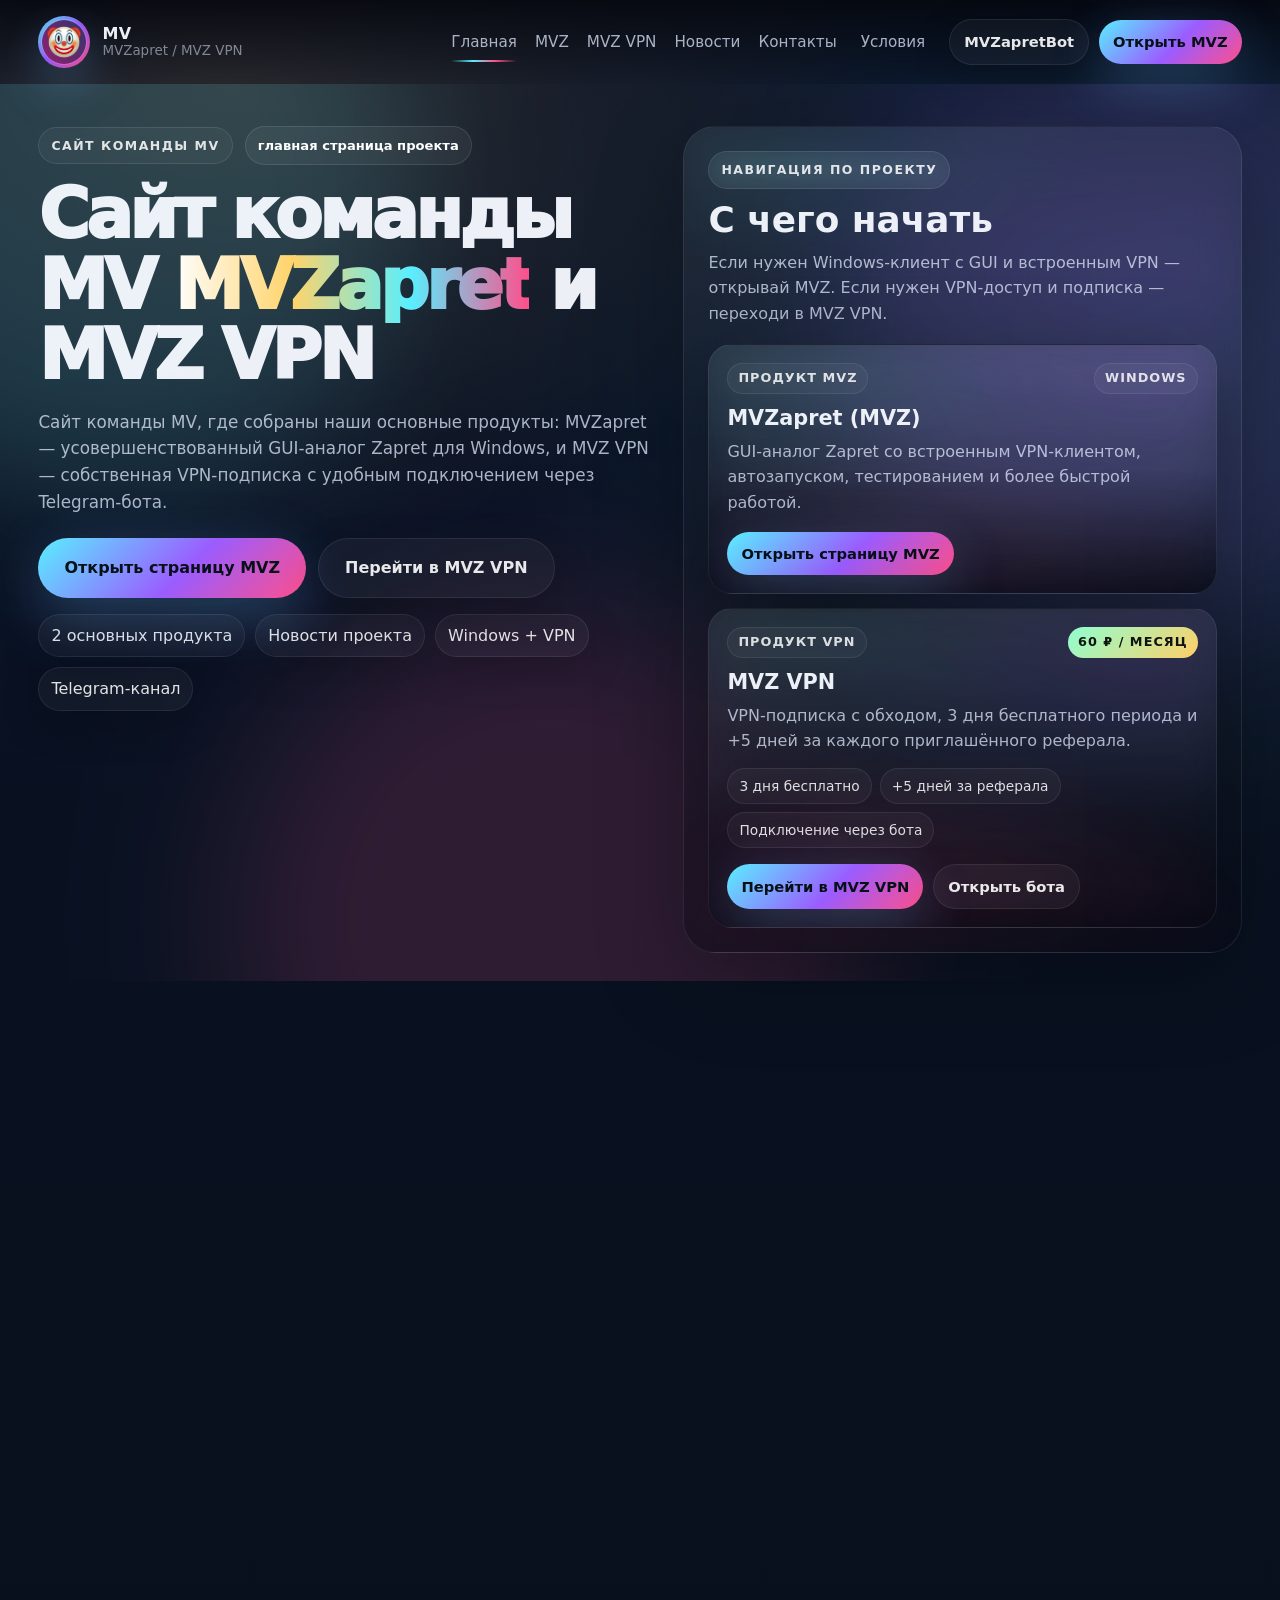
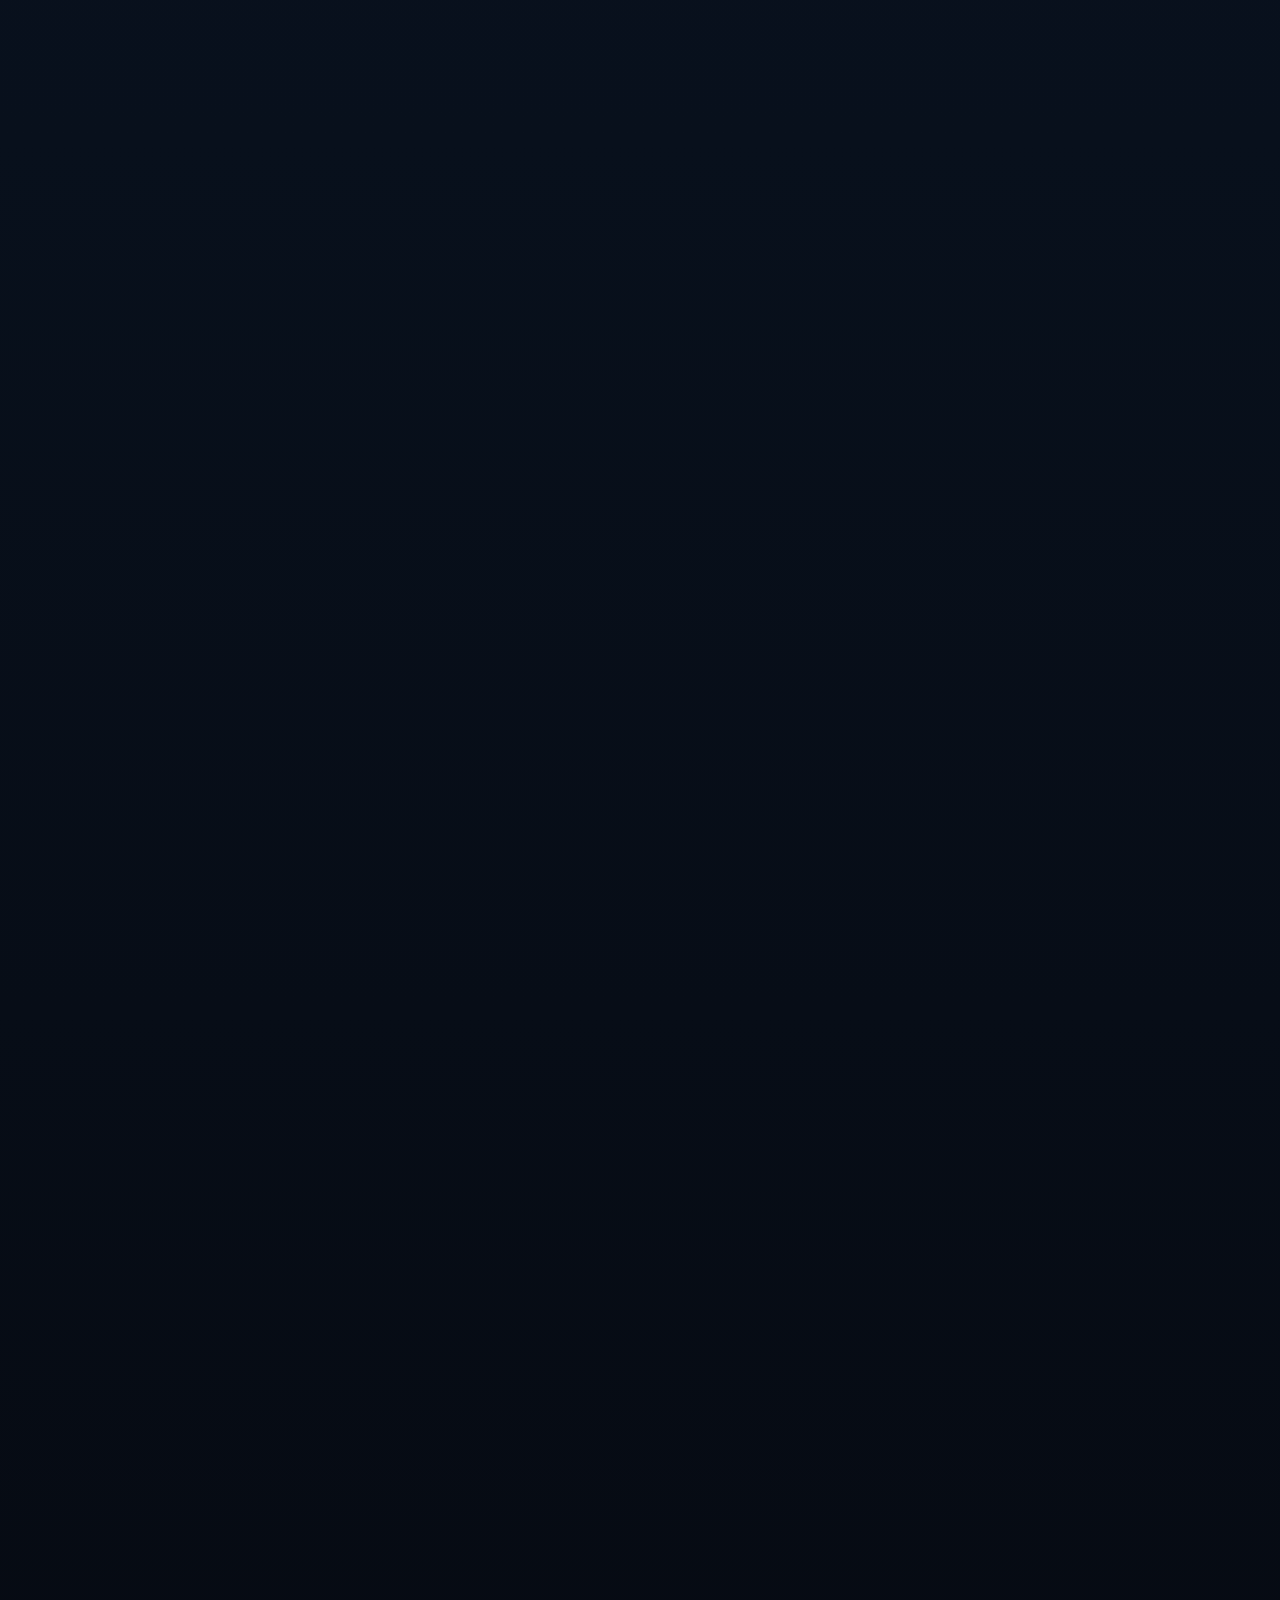
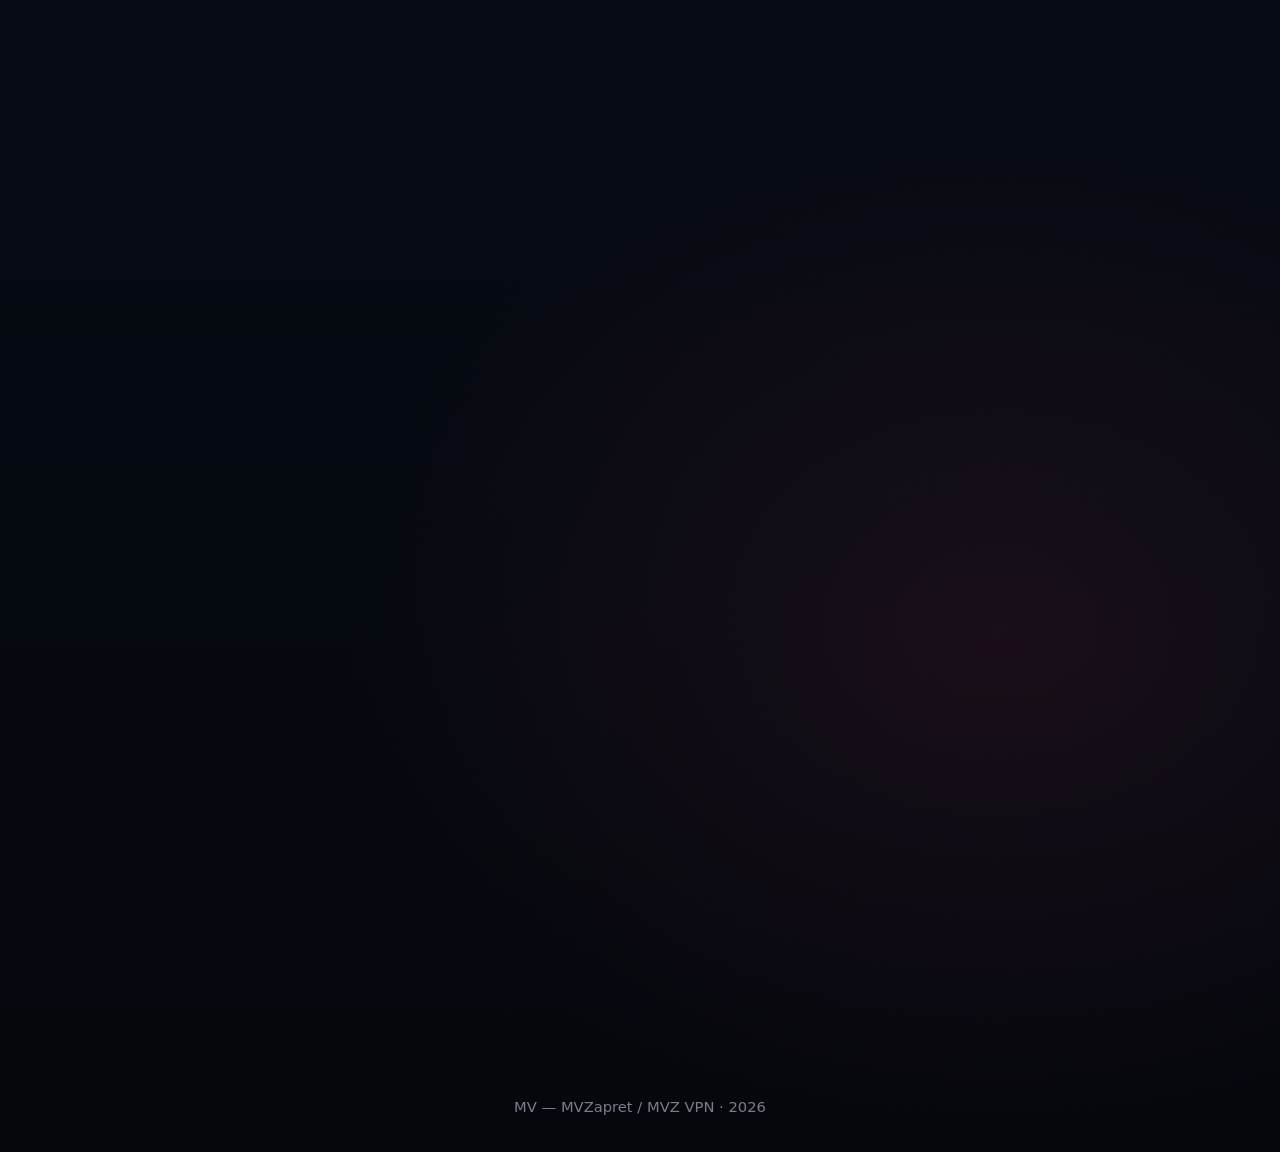
==== index.html @ e3e7a81c "Update index.html" ====
<!DOCTYPE html>
<html lang="ru">
<head>
  <meta charset="UTF-8" />
  <meta name="viewport" content="width=device-width, initial-scale=1.0" />
  <title>Сайт команды MV</title>
  <meta
    name="description"
    content="Сайт команды MV: MVZapret для Windows и MVZ VPN с подключением через Telegram-бота."
  />
  <meta name="theme-color" content="#05070d" />
  <link rel="icon" type="image/jpeg" href="assets/logo-mvz.jpg" />
  <link rel="shortcut icon" type="image/jpeg" href="assets/logo-mvz.jpg" />
  <link rel="apple-touch-icon" href="assets/logo-mvz.jpg" />
  <link rel="preconnect" href="https://telegram.org" crossorigin />
  <link rel="stylesheet" href="styles.css" />
</head>
<body class="page-home">
  <a class="skip-link" href="#main">К содержимому</a>

  <div class="site-bg" aria-hidden="true">
    <div class="bg-aurora aurora-a"></div>
    <div class="bg-aurora aurora-b"></div>
    <div class="bg-aurora aurora-c"></div>
    <div class="bg-grid"></div>
    <div class="bg-noise"></div>
    <div class="bg-vignette"></div>
  </div>

  <header class="nav-outer">
    <div class="container nav-shell">
      <a class="brand" href="index.html" aria-label="Сайт команды MV">
        <span class="brand-mark">
          <img src="assets/logo-mvz.jpg" alt="Логотип MV" loading="eager" />
        </span>
        <span class="brand-copy">
          <span class="brand-title">MV</span>
          <span class="brand-sub">MVZapret / MVZ VPN</span>
        </span>
      </a>

      <nav class="nav-menu" aria-label="Основная навигация">
        <a href="index.html" data-page="index.html">Главная</a>
        <a href="mvz.html" data-page="mvz.html">MVZ</a>
        <a href="vpn.html" data-page="vpn.html">MVZ VPN</a>
        <a href="#news">Новости</a>
        <a href="#contact">Контакты</a>
        <button class="nav-disclaimer" type="button" data-modal-open="mvz-disclaimer">Условия</button>
      </nav>

      <div class="nav-actions">
        <a class="btn ghost small" href="https://t.me/MVZapretBot" target="_blank" rel="noopener noreferrer">
          MVZapretBot
        </a>
        <a class="btn primary small" href="mvz.html">Открыть MVZ</a>
        <button
          class="nav-burger"
          type="button"
          aria-label="Открыть меню"
          aria-controls="nav-drawer"
          aria-expanded="false"
          data-drawer-open
        >
          <span class="nav-burger-lines" aria-hidden="true"></span>
        </button>
      </div>
    </div>
  </header>

  <div class="drawer" id="nav-drawer" aria-hidden="true">
    <div class="drawer-overlay" data-drawer-close></div>
    <div class="drawer-panel" role="dialog" aria-modal="true" aria-label="Меню сайта">
      <div class="drawer-head">
        <div class="drawer-brand">
          <div class="drawer-title">Сайт команды MV</div>
          <div class="drawer-sub">MVZapret / MVZ VPN / Новости проекта</div>
        </div>
        <button class="drawer-close" type="button" aria-label="Закрыть меню" data-drawer-close>✕</button>
      </div>

      <div class="drawer-body">
        <a class="drawer-link" href="index.html" data-page="index.html" data-drawer-close>Главная</a>
        <a class="drawer-link" href="mvz.html" data-page="mvz.html" data-drawer-close>MVZ</a>
        <a class="drawer-link" href="vpn.html" data-page="vpn.html" data-drawer-close>MVZ VPN</a>
        <a class="drawer-link" href="#news" data-drawer-close>Новости</a>
        <a class="drawer-link" href="#contact" data-drawer-close>Контакты</a>

        <div class="drawer-meta">
          <div class="drawer-meta-row">
            <span class="drawer-meta-k">Проект</span>
            <b class="drawer-meta-v">Команда MV</b>
          </div>
          <div class="drawer-meta-row">
            <span class="drawer-meta-k">Продукты</span>
            <b class="drawer-meta-v">MVZ / MVZ VPN</b>
          </div>
          <div class="drawer-meta-row">
            <span class="drawer-meta-k">Новости</span>
            <b class="drawer-meta-v">@motyait2</b>
          </div>
        </div>

        <div class="drawer-buttons">
          <a class="btn primary" href="mvz.html" data-drawer-close>Открыть страницу MVZ</a>
          <a class="btn ghost" href="vpn.html" data-drawer-close>Перейти в MVZ VPN</a>
          <button class="btn ghost" type="button" data-modal-open="mvz-disclaimer" data-drawer-close>
            Условия использования
          </button>
        </div>
      </div>
    </div>
  </div>

  <main id="main">
    <section class="hero hub-hero">
      <div class="hero-blobs" aria-hidden="true">
        <div class="blob blob-a"></div>
        <div class="blob blob-b"></div>
        <div class="blob blob-c"></div>
      </div>

      <div class="container hub-grid reveal">
        <div class="hero-copy">
          <div class="hero-topline">
            <span class="eyebrow">сайт команды MV</span>
            <span class="hero-badge">главная страница проекта</span>
          </div>

          <h1 class="hero-title">
            Сайт команды MV
            <span>MVZapret</span>
            и MVZ VPN
          </h1>

          <p class="hero-text">
            Сайт команды MV, где собраны наши основные продукты: MVZapret — усовершенствованный GUI-аналог
            Zapret для Windows, и MVZ VPN — собственная VPN-подписка с удобным подключением через
            Telegram-бота.
          </p>

          <div class="hero-actions">
            <a class="btn primary big" href="mvz.html">Открыть страницу MVZ</a>
            <a class="btn ghost big" href="vpn.html">Перейти в MVZ VPN</a>
          </div>

          <div class="hero-trust" aria-label="Быстрая информация">
            <span class="trust-chip">2 основных продукта</span>
            <span class="trust-chip">Новости проекта</span>
            <span class="trust-chip">Windows + VPN</span>
            <a class="trust-chip action" href="https://t.me/motyait2" target="_blank" rel="noopener noreferrer">
              Telegram-канал
            </a>
          </div>
        </div>

        <div class="hub-panel">
          <div class="hub-panel-head">
            <span class="screen-kicker">навигация по проекту</span>
            <h2>С чего начать</h2>
            <p>
              Если нужен Windows-клиент с GUI и встроенным VPN — открывай MVZ. Если нужен VPN-доступ и
              подписка — переходи в MVZ VPN.
            </p>
          </div>

          <div class="hub-products">
            <article class="product-entry product-entry-main">
              <div class="product-topline">
                <span class="product-label">продукт MVZ</span>
                <span class="product-pill">Windows</span>
              </div>
              <h3>MVZapret (MVZ)</h3>
              <p>GUI-аналог Zapret со встроенным VPN-клиентом, автозапуском, тестированием и более быстрой работой.</p>
              <div class="product-actions">
                <a class="btn primary small" href="mvz.html">Открыть страницу MVZ</a>
              </div>
            </article>

            <article class="product-entry product-entry-accent">
              <div class="product-topline">
                <span class="product-label">продукт VPN</span>
                <span class="product-pill price">60 ₽ / месяц</span>
              </div>
              <h3>MVZ VPN</h3>
              <p>
                VPN-подписка с обходом, 3 дня бесплатного периода и +5 дней за каждого приглашённого
                реферала.
              </p>
              <div class="product-inline-list">
                <span>3 дня бесплатно</span>
                <span>+5 дней за реферала</span>
                <span>Подключение через бота</span>
              </div>
              <div class="product-actions">
                <a class="btn primary small" href="vpn.html">Перейти в MVZ VPN</a>
                <a
                  class="btn ghost small"
                  href="https://t.me/MVZapretBot"
                  target="_blank"
                  rel="noopener noreferrer"
                >
                  Открыть бота
                </a>
              </div>
            </article>
          </div>
        </div>
      </div>
    </section>


    <section class="section playoff-section" aria-label="Путь Ак Барса в плей-офф">
      <div class="container">
        <div class="playoff-promo reveal">
          <div class="playoff-copy">
            <div class="section-label">спецблок плей-офф</div>
            <h2 class="section-title small">Путь Ак Барса в плей-офф</h2>
            <p class="section-subtitle playoff-subtitle">
              Каждая победа добавляет новую шайбу на стенд. Шаг за шагом — к главной цели сезона.
            </p>
            <div class="playoff-meta">
              <div class="playoff-stat">
                <span class="playoff-stat-k">Сейчас на стенде</span>
                <span class="playoff-stat-v"><span data-playoff-current>0</span> / 16</span>
              </div>
              <div class="playoff-stat">
                <span class="playoff-stat-k">Осталось заполнить</span>
                <span class="playoff-stat-v"><span data-playoff-left>16</span></span>
              </div>
            </div>
            <div class="playoff-note">Бонус код в MVZapret на тему "AKBARS"</div>
          </div>

          <div class="playoff-board-wrap">
            <div class="playoff-board" data-wins="12" data-total="16">
              <div class="playoff-board-head">
                <img class="playoff-team-logo" src="assets/akb_logo.png" alt="Логотип Ак Барса" loading="lazy" />
                <div class="playoff-board-brand">Ак Барс · ИДЕМ ЗА КУБКОМ</div>
              </div>

              <div class="playoff-board-core">
                <div class="playoff-column playoff-column-left" data-playoff-left-grid></div>

                <div class="playoff-centerpiece" aria-hidden="true">
                  <img class="playoff-cup" src="assets/cup.png" alt="" loading="lazy" />
                </div>

                <div class="playoff-column playoff-column-right" data-playoff-right-grid></div>
                <div class="playoff-mobile-grid" data-playoff-mobile-grid></div>
              </div>
            </div>
          </div>
        </div>
      </div>
    </section>

    <section class="section section-tight">
      <div class="container">
        <div class="launch-strip reveal">
          <div class="launch-copy">
            <div class="section-label">команда MV</div>
            <h2 class="section-title small">Один проект, два понятных направления</h2>
          </div>
          <div class="launch-tags">
            <span>MVZapret для Windows</span>
            <span>MVZ VPN подписка</span>
            <span>Новости в Telegram</span>
            <span>Поддержка через бота</span>
          </div>
        </div>
      </div>
    </section>

    <section class="section" id="products">
      <div class="container">
        <div class="section-head reveal">
          <div class="section-label">продукты</div>
          <h2 class="section-title">Что есть на сайте</h2>
          <p class="section-subtitle">
            Главная страница теперь ведёт по понятным направлениям: отдельно MVZapret, отдельно MVZ VPN,
            чтобы не смешивать Windows-продукт, подписку, новости и Telegram в одну длинную ленту.
          </p>
        </div>

        <div class="product-showcase reveal">
          <article class="showcase-card showcase-card-mvz">
            <div class="showcase-copy">
              <span class="screen-kicker">MVZapret</span>
              <h3>MVZ для Windows</h3>
              <p>
                Отдельная страница для тех, кто хочет скачать MVZ на ПК, посмотреть скрины, преимущества,
                testing и актуальный релиз.
              </p>
              <ul class="list">
                <li>Усовершенствованный GUI-аналог Zapret.</li>
                <li>Встроенный VPN-клиент прямо в приложении.</li>
                <li>Отдельная продуктовая страница с релизной частью.</li>
              </ul>
              <div class="hero-actions compact">
                <a class="btn primary" href="mvz.html">Открыть страницу MVZ</a>
              </div>
            </div>

            <div class="frame showcase-frame">
              <img
                src="assets/mvz-screen-home.jpg"
                alt="Главный экран MVZapret"
                loading="lazy"
              />
            </div>
          </article>

          <article class="showcase-card showcase-card-vpn">
            <div class="showcase-copy">
              <span class="screen-kicker">MVZ VPN</span>
              <h3>Подписка и подключение</h3>
              <p>
                Отдельная страница со стоимостью, условиями, вариантами подключения и заготовкой под будущую
                оплату на сайте.
              </p>
              <ul class="list">
                <li>60 рублей в месяц.</li>
                <li>3 дня бесплатного периода.</li>
                <li>+5 дней за каждого реферала.</li>
              </ul>
              <div class="hero-actions compact">
                <a class="btn primary" href="vpn.html">Перейти в MVZ VPN</a>
                <a
                  class="btn ghost"
                  href="https://t.me/MVZapretBot"
                  target="_blank"
                  rel="noopener noreferrer"
                >
                  Открыть бота
                </a>
              </div>
            </div>

            <div class="frame showcase-frame">
              <img
                src="assets/mvz-screen-vpn.jpg"
                alt="VPN-раздел MVZ"
                loading="lazy"
              />
            </div>
          </article>
        </div>
      </div>
    </section>

    <section class="section" id="about">
      <div class="container">
        <div class="section-head reveal">
          <div class="section-label">о проекте</div>
          <h2 class="section-title">Как ориентироваться по сайту</h2>
          <p class="section-subtitle">
            Главная страница нужна как точка входа: быстро понять, что есть в проекте, куда переходить и где
            смотреть новости без лишней путаницы.
          </p>
        </div>

        <div class="feature-grid feature-grid-wide reveal">
          <article class="feature">
            <div class="feature-ico" aria-hidden="true"><span class="ico"></span></div>
            <div class="feature-t">Понятная главная</div>
            <div class="feature-d">
              Главная страница показывает самое важное: продукты, новости проекта и основные переходы.
            </div>
          </article>

          <article class="feature">
            <div class="feature-ico" aria-hidden="true"><span class="ico alt"></span></div>
            <div class="feature-t">Разделение по смыслу</div>
            <div class="feature-d">
              MVZ Windows-продукт, а MVZ VPN — за подписку, подключение и работу через бота.
            </div>
          </article>

          <article class="feature">
            <div class="feature-ico" aria-hidden="true"><span class="ico pink"></span></div>
            <div class="feature-t">Живые новости</div>
            <div class="feature-d">
              На главной сразу видны актуальные посты из Telegram-канала без смены юзов и сломанных ссылок.
            </div>
          </article>
        </div>
      </div>
    </section>

    <section class="section" id="news">
      <div class="container">
        <div class="section-head reveal">
          <div class="section-label">новости проекта</div>
          <h2 class="section-title">Telegram-канал</h2>
          <p class="section-subtitle">
            Здесь можно быстро посмотреть последние публикации проекта, а дальше перейти в канал за всеми
            обновлениями.
          </p>
        </div>

        <div class="tg-grid reveal">
          <div class="tg-card tg-skeleton">
            <script
              async
              src="https://telegram.org/js/telegram-widget.js?22"
              data-telegram-post="motyait2/87"
              data-width="100%"
              data-userpic="true"
            ></script>
          </div>

          <div class="tg-card tg-skeleton">
            <script
              async
              src="https://telegram.org/js/telegram-widget.js?22"
              data-telegram-post="motyait2/88"
              data-width="100%"
              data-userpic="true"
            ></script>
          </div>
        </div>

        <div class="tg-more reveal">
          <a class="btn ghost" href="https://t.me/motyait2" target="_blank" rel="noopener noreferrer">
            Открыть Telegram-канал
          </a>
        </div>
      </div>
    </section>

    <section class="section" id="contact">
      <div class="container">
        <div class="section-head reveal">
          <div class="section-label">контакты</div>
          <h2 class="section-title">Куда писать</h2>
          <p class="section-subtitle">
            Основные точки связи оставлены простыми: бот для VPN и доступа, канал для новостей, GitHub для
            релизов и почта для прямой связи.
          </p>
        </div>

        <div class="contacts-grid reveal">
          <article class="contact-card">
            <h3>MVZapretBot</h3>
            <p>Основной вход для MVZ VPN, подписки, выдачи доступа и части поддержки.</p>
            <a href="https://t.me/MVZapretBot" target="_blank" rel="noopener noreferrer">@MVZapretBot</a>
          </article>

          <article class="contact-card">
            <h3>Telegram-канал</h3>
            <p>Новости проекта, публикации и обновления по сайту и продуктам.</p>
            <a href="https://t.me/motyait2" target="_blank" rel="noopener noreferrer">@motyait2</a>
          </article>

          <article class="contact-card">
            <h3>GitHub</h3>
            <p>Релизы, changelog MVZ.</p>
            <a href="https://github.com/MVComplex" target="_blank" rel="noopener noreferrer">github.com/MVComplex</a>
          </article>

          <article class="contact-card">
            <h3>Email</h3>
            <p>Если нужен прямой контакт по вопросам проекта и доступа.</p>
            <a href="mailto:MVComplexsite@gmail.com">MVComplexsite@gmail.com</a>
          </article>
        </div>

        <div class="contact-actions reveal">
          <a class="btn primary" href="mvz.html">Перейти к MVZapret</a>
          <a class="btn ghost" href="vpn.html">Перейти к MVZ VPN</a>
          <button class="btn ghost" type="button" data-modal-open="mvz-disclaimer">Условия использования</button>
        </div>
      </div>
    </section>
  </main>

  <footer class="footer">
    <div class="footer-inner container">
      <span>MV — MVZapret / MVZ VPN · 2026</span>
    </div>
  </footer>

  <div class="modal" id="mvz-disclaimer" aria-hidden="true">
    <div class="modal-overlay" data-modal-close></div>
    <div class="modal-card" role="dialog" aria-modal="true" aria-labelledby="mvz-disclaimer-title">
      <button class="modal-close" type="button" data-modal-close aria-label="Закрыть">✕</button>
      <h3 class="modal-title" id="mvz-disclaimer-title">Условия использования</h3>
      <p class="modal-sub">
        Перед использованием MVZapret и MVZ VPN рекомендуем ознакомиться с базовыми условиями и
        ограничениями.
      </p>

      <ol class="modal-list">
        <li>
          <b>Использование сервиса.</b><br />
          Пользователь самостоятельно оценивает, допустимо ли использование сервиса и программного
          обеспечения в своей стране, сети, у провайдера и на своём оборудовании.
        </li>
        <li>
          <b>Зона ответственности.</b><br />
          Команда MV не несёт ответственности за блокировки, ограничения, нестабильность соединения,
          особенности работы операторов, провайдеров, DNS, сторонних клиентов и устройств пользователя.
        </li>
        <li>
          <b>Техническая часть.</b><br />
          Доступность отдельных функций может меняться без предварительного уведомления в зависимости от
          обновлений, внешних ограничений и изменений в инфраструктуре.
        </li>
        <li>
          <b>Подписка и доступ.</b><br />
          Для MVZ VPN действующие условия подключения, пробного периода, оплаты и выдачи доступа
          определяются на момент оформления и могут уточняться через бота или поддержку.
        </li>
        <li>
          <b>Формат предоставления.</b><br />
          Сервисы и материалы проекта предоставляются по модели “как есть”, без гарантий абсолютной
          бесперебойности или совместимости со всеми сценариями использования.
        </li>
      </ol>

      <div class="modal-actions">
        <button class="btn primary small" type="button" data-accept-disclaimer>Принять</button>
        <button class="btn ghost small" type="button" data-modal-close>Закрыть</button>
      </div>
    </div>
  </div>

  <script>
    const q = (sel, root = document) => root.querySelector(sel);
    const qa = (sel, root = document) => Array.from(root.querySelectorAll(sel));

    (() => {
      const items = qa(".reveal");
      if (!items.length) return;

      const io = new IntersectionObserver(
        (entries) => {
          entries.forEach((entry) => {
            if (!entry.isIntersecting) return;
            entry.target.classList.add("is-visible");
            io.unobserve(entry.target);
          });
        },
        { threshold: 0.12 }
      );

      items.forEach((item) => io.observe(item));
    })();

    (() => {
      const header = q(".nav-outer");
      if (!header) return;

      const onScroll = () => header.classList.toggle("is-scrolled", window.scrollY > 10);
      onScroll();
      window.addEventListener("scroll", onScroll, { passive: true });
    })();

    (() => {
      const page = (location.pathname.split("/").pop() || "index.html").toLowerCase();
      qa("[data-page]").forEach((link) => {
        const target = (link.getAttribute("data-page") || "").toLowerCase();
        if (target === page) {
          link.classList.add("is-active");
        }
      });
    })();

    (() => {
      const drawer = q("#nav-drawer");
      const openBtn = q("[data-drawer-open]");
      if (!drawer || !openBtn) return;

      const body = document.body;

      const closeDrawer = () => {
        drawer.classList.remove("is-open");
        drawer.setAttribute("aria-hidden", "true");
        openBtn.setAttribute("aria-expanded", "false");
        body.classList.remove("drawer-open");
      };

      const openDrawer = () => {
        drawer.classList.add("is-open");
        drawer.setAttribute("aria-hidden", "false");
        openBtn.setAttribute("aria-expanded", "true");
        body.classList.add("drawer-open");
        const first = q("a, button", drawer);
        if (first) first.focus();
      };

      openBtn.addEventListener("click", () => {
        const expanded = openBtn.getAttribute("aria-expanded") === "true";
        if (expanded) closeDrawer();
        else openDrawer();
      });

      drawer.addEventListener("click", (e) => {
        if (e.target.closest("[data-drawer-close]")) closeDrawer();
      });

      document.addEventListener("keydown", (e) => {
        if (e.key === "Escape") closeDrawer();
      });
    })();

    (() => {
      const body = document.body;
      let lastActive = null;

      const getFocusable = (root) =>
        qa('a[href], button:not([disabled]), textarea, input, select, [tabindex]:not([tabindex="-1"])', root);

      const closeModal = (modal) => {
        if (!modal) return;
        modal.classList.remove("is-open");
        modal.setAttribute("aria-hidden", "true");
        body.classList.remove("modal-open");
        if (modal._onKey) {
          document.removeEventListener("keydown", modal._onKey);
          modal._onKey = null;
        }
        if (lastActive && typeof lastActive.focus === "function") lastActive.focus();
        lastActive = null;
      };

      const openModal = (id) => {
        const modal = document.getElementById(id);
        if (!modal) return;

        qa(".modal.is-open").forEach((item) => closeModal(item));

        lastActive = document.activeElement;
        modal.classList.add("is-open");
        modal.setAttribute("aria-hidden", "false");
        body.classList.add("modal-open");

        const focusables = getFocusable(modal);
        if (focusables[0]) focusables[0].focus();

        const onKey = (e) => {
          if (e.key === "Escape") {
            closeModal(modal);
            return;
          }

          if (e.key !== "Tab") return;

          const list = getFocusable(modal);
          if (!list.length) return;

          const first = list[0];
          const last = list[list.length - 1];

          if (e.shiftKey && document.activeElement === first) {
            e.preventDefault();
            last.focus();
          } else if (!e.shiftKey && document.activeElement === last) {
            e.preventDefault();
            first.focus();
          }
        };

        modal._onKey = onKey;
        document.addEventListener("keydown", onKey);
      };

      document.addEventListener("click", (e) => {
        const opener = e.target.closest("[data-modal-open]");
        if (opener) {
          e.preventDefault();
          openModal(opener.getAttribute("data-modal-open"));
          return;
        }

        const closer = e.target.closest("[data-modal-close]");
        if (closer) {
          const modal = closer.closest(".modal");
          closeModal(modal);
          return;
        }

        const accept = e.target.closest("[data-accept-disclaimer]");
        if (accept) {
          const modal = accept.closest(".modal");
          closeModal(modal);
        }
      });
    })();

    (() => {
      const board = q('.playoff-board');
      if (!board) return;

      const winsRaw = Number(board.getAttribute('data-wins') || 0);
      const totalRaw = Number(board.getAttribute('data-total') || 16);
      const total = Number.isFinite(totalRaw) && totalRaw > 0 ? totalRaw : 16;
      const wins = Math.max(0, Math.min(total, Number.isFinite(winsRaw) ? winsRaw : 0));
      const perSide = total / 2;

      const leftGrid = q('[data-playoff-left-grid]', board);
      const rightGrid = q('[data-playoff-right-grid]', board);
      const mobileGrid = q('[data-playoff-mobile-grid]', board);
      const currentEl = q('[data-playoff-current]');
      const leftEl = q('[data-playoff-left]');

      const leftPositions = [12, 13, 8, 9, 4, 5, 0, 1];
      const rightPositions = [14, 15, 10, 11, 6, 7, 2, 3];
      const mobilePositions = [12, 13, 14, 15, 8, 9, 10, 11, 4, 5, 6, 7, 0, 1, 2, 3];

      const createSlot = (absoluteIndex) => {
        const filled = absoluteIndex < wins;
        const slot = document.createElement('div');
        slot.className = `playoff-slot${filled ? ' is-filled' : ''}`;
        slot.setAttribute('aria-label', filled ? `Шайба ${absoluteIndex + 1}` : `Пустое место ${absoluteIndex + 1}`);

        const puck = document.createElement('span');
        puck.className = 'playoff-puck';
        puck.innerHTML = '<span class="playoff-puck-core"></span>';
        slot.appendChild(puck);
        return slot;
      };

      if (!leftGrid || !rightGrid || !mobileGrid) return;
      leftGrid.innerHTML = '';
      rightGrid.innerHTML = '';
      mobileGrid.innerHTML = '';

      leftPositions.slice(0, perSide).forEach((absoluteIndex) => {
        leftGrid.appendChild(createSlot(absoluteIndex));
      });

      rightPositions.slice(0, perSide).forEach((absoluteIndex) => {
        rightGrid.appendChild(createSlot(absoluteIndex));
      });

      mobilePositions.slice(0, total).forEach((absoluteIndex) => {
        mobileGrid.appendChild(createSlot(absoluteIndex));
      });

      if (currentEl) currentEl.textContent = String(wins);
      if (leftEl) leftEl.textContent = String(total - wins);
    })();

  </script>
</body>
</html>
---- styles.css ----
:root {
  --bg-0: #05070d;
  --bg-1: #07101b;
  --bg-2: #0a1530;
  --bg-3: #101b35;
  --bg-4: #11152a;

  --text: rgba(246, 249, 255, 0.96);
  --muted: rgba(226, 235, 255, 0.74);
  --muted-2: rgba(226, 235, 255, 0.52);
  --muted-3: rgba(226, 235, 255, 0.34);

  --cyan: #59efff;
  --blue: #4ea3ff;
  --violet: #9b5cff;
  --pink: #ff4f8b;
  --green: #2de28e;
  --gold: #ffcf68;

  --glass: rgba(10, 14, 26, 0.54);
  --glass-2: rgba(10, 14, 26, 0.64);
  --glass-3: rgba(8, 11, 20, 0.84);
  --glass-4: rgba(255, 255, 255, 0.04);

  --line: rgba(255, 255, 255, 0.08);
  --line-2: rgba(255, 255, 255, 0.14);
  --line-3: rgba(255, 255, 255, 0.2);

  --shadow-soft: 0 14px 40px rgba(0, 0, 0, 0.18);
  --shadow-mid: 0 24px 88px rgba(0, 0, 0, 0.3);
  --shadow-deep: 0 34px 120px rgba(0, 0, 0, 0.46);

  --glow-cyan: 0 0 28px rgba(89, 239, 255, 0.18);
  --glow-violet: 0 0 34px rgba(155, 92, 255, 0.18);
  --glow-pink: 0 0 34px rgba(255, 79, 139, 0.14);

  --radius-xl: 32px;
  --radius-lg: 24px;
  --radius-md: 18px;
  --radius-sm: 14px;

  --page-max: 1480px;
  --page-pad: clamp(16px, 3vw, 44px);
  --nav-h: 84px;
}

*,
*::before,
*::after {
  box-sizing: border-box;
}

html,
body {
  min-height: 100%;
}

html {
  scroll-behavior: smooth;
  background: var(--bg-0);
}

body {
  margin: 0;
  font-family: Inter, system-ui, -apple-system, BlinkMacSystemFont, "Segoe UI", sans-serif;
  color: var(--text);
  line-height: 1.6;
  overflow-x: hidden;
  background:
    radial-gradient(1200px 820px at 8% 8%, rgba(89, 239, 255, 0.08), transparent 62%),
    radial-gradient(1180px 820px at 92% 12%, rgba(155, 92, 255, 0.1), transparent 66%),
    radial-gradient(920px 720px at 78% 84%, rgba(255, 79, 139, 0.08), transparent 66%),
    linear-gradient(180deg, var(--bg-2) 0%, var(--bg-1) 42%, var(--bg-0) 100%);
}

body.page-home {
  background:
    radial-gradient(1200px 820px at 18% 2%, rgba(255, 207, 104, 0.12), transparent 56%),
    radial-gradient(1180px 860px at 94% 8%, rgba(89, 239, 255, 0.09), transparent 64%),
    radial-gradient(980px 760px at 78% 88%, rgba(255, 79, 139, 0.08), transparent 68%),
    linear-gradient(180deg, #0a1226 0%, #08101c 40%, #05070d 100%);
}

body.page-mvz {
  background:
    radial-gradient(1100px 760px at 10% 6%, rgba(89, 239, 255, 0.08), transparent 58%),
    radial-gradient(1180px 860px at 90% 10%, rgba(78, 163, 255, 0.08), transparent 64%),
    radial-gradient(1000px 760px at 72% 86%, rgba(155, 92, 255, 0.08), transparent 66%),
    linear-gradient(180deg, #08121f 0%, #07101b 42%, #05070d 100%);
}

body.page-vpn {
  background:
    radial-gradient(1200px 820px at 10% 10%, rgba(45, 226, 142, 0.08), transparent 58%),
    radial-gradient(1180px 820px at 90% 10%, rgba(89, 239, 255, 0.08), transparent 64%),
    radial-gradient(960px 720px at 70% 86%, rgba(255, 79, 139, 0.08), transparent 68%),
    linear-gradient(180deg, #07131a 0%, #081018 42%, #05070d 100%);
}

img {
  display: block;
  max-width: 100%;
  height: auto;
}

a {
  color: inherit;
  touch-action: manipulation;
}

button,
input,
textarea,
select {
  font: inherit;
}

button {
  appearance: none;
  border: 0;
  background: none;
  touch-action: manipulation;
}

section {
  position: relative;
  scroll-margin-top: 100px;
}

::selection {
  background: rgba(89, 239, 255, 0.2);
  color: #fff;
}

.container {
  width: min(var(--page-max), 100%);
  margin-inline: auto;
  padding-inline: var(--page-pad);
}

.skip-link {
  position: absolute;
  left: -999px;
  top: 10px;
  z-index: 300;
  padding: 10px 14px;
  border-radius: 999px;
  text-decoration: none;
  color: #fff;
  background: rgba(8, 10, 18, 0.94);
  box-shadow: var(--shadow-soft);
}

.skip-link:focus {
  left: 10px;
}

.site-bg {
  position: fixed;
  inset: 0;
  z-index: -4;
  pointer-events: none;
  overflow: hidden;
}

.bg-aurora {
  position: absolute;
  inset: -22vmax;
  filter: blur(88px);
  opacity: 0.92;
  animation: auroraMove 18s ease-in-out infinite alternate;
  background-repeat: no-repeat;
}

.aurora-a {
  background:
    radial-gradient(840px 620px at 18% 22%, rgba(89, 239, 255, 0.18), transparent 66%),
    radial-gradient(900px 640px at 56% 36%, rgba(78, 163, 255, 0.12), transparent 68%);
}

.aurora-b {
  background:
    radial-gradient(820px 640px at 80% 18%, rgba(155, 92, 255, 0.22), transparent 66%),
    radial-gradient(980px 720px at 70% 76%, rgba(255, 79, 139, 0.14), transparent 70%);
  animation-duration: 22s;
}

.aurora-c {
  background:
    radial-gradient(760px 620px at 22% 86%, rgba(45, 226, 142, 0.1), transparent 64%),
    radial-gradient(980px 740px at 44% 54%, rgba(155, 92, 255, 0.1), transparent 72%);
  animation-duration: 26s;
}

.bg-grid {
  position: absolute;
  inset: 0;
  opacity: 0.08;
  background-image:
    linear-gradient(rgba(255, 255, 255, 0.04) 1px, transparent 1px),
    linear-gradient(90deg, rgba(255, 255, 255, 0.04) 1px, transparent 1px);
  background-size: 72px 72px;
  mask-image: radial-gradient(circle at 50% 34%, #000 0%, #000 42%, transparent 92%);
}

.bg-noise {
  position: absolute;
  inset: 0;
  opacity: 0.05;
  background-image:
    radial-gradient(circle at 20% 20%, rgba(255, 255, 255, 0.35) 0 1px, transparent 1px),
    radial-gradient(circle at 72% 28%, rgba(255, 255, 255, 0.25) 0 1px, transparent 1px),
    radial-gradient(circle at 34% 82%, rgba(255, 255, 255, 0.18) 0 1px, transparent 1px);
  background-size: 180px 180px, 240px 240px, 300px 300px;
}

.bg-vignette {
  position: absolute;
  inset: 0;
  background: radial-gradient(circle at 50% 36%, rgba(0, 0, 0, 0) 0%, rgba(0, 0, 0, 0.18) 60%, rgba(0, 0, 0, 0.58) 100%);
}

@keyframes auroraMove {
  from {
    transform: translate3d(-1.2%, -0.6%, 0) scale(1.02);
  }
  to {
    transform: translate3d(1.4%, 0.8%, 0) scale(1.08);
  }
}

@keyframes blobFloat {
  from {
    transform: translate3d(-16px, -10px, 0) scale(1);
  }
  to {
    transform: translate3d(20px, 14px, 0) scale(1.12);
  }
}

@keyframes mvzShimmer {
  from {
    background-position: 0 0;
  }
  to {
    background-position: 220px 0;
  }
}

@media (prefers-reduced-motion: reduce) {
  html {
    scroll-behavior: auto;
  }

  *,
  *::before,
  *::after {
    animation-duration: 0.001ms !important;
    animation-iteration-count: 1 !important;
    transition-duration: 0.001ms !important;
  }
}

.reveal {
  opacity: 0;
  transform: translateY(16px);
  transition: opacity 0.55s ease, transform 0.55s ease;
}

.reveal.is-visible {
  opacity: 1;
  transform: translateY(0);
}

.eyebrow,
.section-label,
.screen-kicker {
  display: inline-flex;
  align-items: center;
  gap: 8px;
  padding: 8px 12px;
  border-radius: 999px;
  border: 1px solid rgba(255, 255, 255, 0.1);
  color: rgba(255, 255, 255, 0.86);
  font-size: 0.78rem;
  font-weight: 850;
  letter-spacing: 0.12em;
  text-transform: uppercase;
  background: rgba(255, 255, 255, 0.04);
  backdrop-filter: blur(12px);
  -webkit-backdrop-filter: blur(12px);
}

.asset-line {
  display: none;
}

.frame,
.card,
.visual-card,
.mini-card,
.testing-main,
.contact-card,
.tg-card,
.timeline .t-item,
.changelog,
.release-notes,
.modal-card,
.drawer-panel,
.sticky-cta-inner,
.panel-shot,
.vpn-shot,
.launch-strip,
.kpi-card,
.contact-actions,
.hub-panel,
.product-entry,
.showcase-card,
.bridge-card,
.pricing-card,
.step-card,
.site-pay-card {
  position: relative;
  overflow: hidden;
  border: 1px solid var(--line);
  background: linear-gradient(180deg, rgba(255, 255, 255, 0.06), rgba(255, 255, 255, 0.02), var(--glass));
  box-shadow: var(--shadow-mid);
  backdrop-filter: blur(22px);
  -webkit-backdrop-filter: blur(22px);
}

.frame::before,
.card::before,
.visual-card::before,
.mini-card::before,
.testing-main::before,
.contact-card::before,
.tg-card::before,
.timeline .t-item::before,
.changelog::before,
.release-notes::before,
.modal-card::before,
.drawer-panel::before,
.sticky-cta-inner::before,
.panel-shot::before,
.vpn-shot::before,
.launch-strip::before,
.kpi-card::before,
.contact-actions::before,
.hub-panel::before,
.product-entry::before,
.showcase-card::before,
.bridge-card::before,
.pricing-card::before,
.step-card::before,
.site-pay-card::before {
  content: "";
  position: absolute;
  inset: -2px;
  pointer-events: none;
  background:
    radial-gradient(480px 240px at 18% 0%, rgba(89, 239, 255, 0.1), transparent 64%),
    radial-gradient(520px 240px at 84% 18%, rgba(155, 92, 255, 0.12), transparent 64%),
    radial-gradient(560px 280px at 42% 100%, rgba(255, 79, 139, 0.1), transparent 66%);
  filter: blur(22px);
  opacity: 0.9;
}

.glass {
  background: linear-gradient(180deg, rgba(255, 255, 255, 0.06), rgba(255, 255, 255, 0.02), var(--glass-2));
}

.list {
  margin: 10px 0 0 18px;
  color: var(--muted);
}

.list li {
  margin: 7px 0;
}

.list.compact li {
  margin: 5px 0;
}

.btn {
  position: relative;
  display: inline-flex;
  align-items: center;
  justify-content: center;
  gap: 10px;
  min-width: 0;
  padding: 14px 22px;
  border-radius: 999px;
  text-decoration: none;
  cursor: pointer;
  user-select: none;
  -webkit-tap-highlight-color: transparent;
  transition: transform 0.18s ease, box-shadow 0.2s ease, background 0.2s ease, border-color 0.2s ease, opacity 0.2s ease;
}

.btn:hover {
  transform: translateY(-1px);
}

.btn:focus-visible {
  outline: 2px solid rgba(89, 239, 255, 0.55);
  outline-offset: 3px;
}

.btn.primary {
  color: #081018;
  font-weight: 900;
  background: linear-gradient(135deg, var(--cyan) 0%, var(--violet) 55%, var(--pink) 100%);
  box-shadow: 0 18px 56px rgba(89, 239, 255, 0.18), 0 18px 70px rgba(155, 92, 255, 0.14);
}

.btn.primary:hover {
  box-shadow: 0 22px 70px rgba(89, 239, 255, 0.22), 0 24px 90px rgba(255, 79, 139, 0.14);
}

.btn.ghost {
  color: rgba(255, 255, 255, 0.9);
  background: rgba(255, 255, 255, 0.04);
  border: 1px solid var(--line);
  box-shadow: var(--shadow-soft);
}

.btn.ghost:hover {
  background: rgba(255, 255, 255, 0.07);
  border-color: var(--line-2);
}

.btn.small {
  padding: 10px 14px;
  font-size: 0.92rem;
  font-weight: 850;
}

.btn.big {
  padding: 16px 26px;
  font-size: 1rem;
  font-weight: 900;
}

.btn.disabled,
.btn[aria-disabled="true"] {
  opacity: 0.58;
  pointer-events: none;
}

.nav-outer {
  position: sticky;
  top: 0;
  z-index: 60;
  width: 100%;
  background: linear-gradient(180deg, rgba(5, 7, 13, 0.84), rgba(5, 7, 13, 0.42), rgba(5, 7, 13, 0));
  backdrop-filter: blur(16px);
  -webkit-backdrop-filter: blur(16px);
  transition: background 0.2s ease, box-shadow 0.2s ease, backdrop-filter 0.2s ease;
}

.nav-outer.is-scrolled {
  background: linear-gradient(180deg, rgba(5, 7, 13, 0.92), rgba(5, 7, 13, 0.64), rgba(5, 7, 13, 0.08));
  box-shadow: 0 16px 60px rgba(0, 0, 0, 0.3);
  backdrop-filter: blur(22px);
  -webkit-backdrop-filter: blur(22px);
}

.nav-shell {
  min-height: var(--nav-h);
  display: flex;
  align-items: center;
  gap: 18px;
}

.brand {
  display: flex;
  align-items: center;
  gap: 12px;
  min-width: 0;
  text-decoration: none;
}

.brand-mark {
  width: 52px;
  height: 52px;
  border-radius: 999px;
  display: grid;
  place-items: center;
  flex: 0 0 auto;
  padding: 3px;
  overflow: hidden;
  background: linear-gradient(135deg, rgba(89, 239, 255, 0.95), rgba(155, 92, 255, 0.95), rgba(255, 79, 139, 0.95));
  box-shadow: 0 18px 44px rgba(89, 239, 255, 0.18), 0 18px 60px rgba(155, 92, 255, 0.14);
}

.brand-mark img {
  width: 100%;
  height: 100%;
  display: block;
  object-fit: cover;
  border-radius: 999px;
  border: 1px solid rgba(255, 255, 255, 0.14);
}

.brand-copy {
  display: grid;
  gap: 2px;
  min-width: 0;
}

.brand-title {
  font-weight: 900;
  letter-spacing: 0.02em;
  line-height: 1;
}

.brand-sub {
  color: var(--muted-2);
  font-size: 0.84rem;
  line-height: 1;
}

.nav-menu {
  margin-left: auto;
  display: flex;
  align-items: center;
  gap: 18px;
}

.nav-menu a,
.nav-disclaimer {
  position: relative;
  color: var(--muted);
  text-decoration: none;
  font-size: 0.95rem;
  cursor: pointer;
  transition: color 0.18s ease, transform 0.18s ease;
}

.nav-menu a:hover,
.nav-disclaimer:hover {
  color: #fff;
  transform: translateY(-1px);
}

.nav-menu a.is-active::after {
  content: "";
  position: absolute;
  left: 0;
  right: 0;
  bottom: -8px;
  height: 2px;
  border-radius: 999px;
  background: linear-gradient(90deg, transparent, var(--cyan), var(--pink), transparent);
}

.nav-actions {
  display: flex;
  align-items: center;
  gap: 10px;
  position: relative;
  z-index: 3;
}

.nav-burger {
  display: none;
  width: 42px;
  height: 42px;
  border-radius: 999px;
  background: rgba(255, 255, 255, 0.04);
  border: 1px solid var(--line);
  color: #fff;
  cursor: pointer;
  box-shadow: var(--shadow-soft);
  transition: transform 0.18s ease, background 0.18s ease, border-color 0.18s ease;
  position: relative;
  z-index: 4;
}

.nav-burger:hover {
  transform: translateY(-1px);
  background: rgba(255, 255, 255, 0.07);
  border-color: var(--line-2);
}

.nav-burger-lines,
.nav-burger-lines::before,
.nav-burger-lines::after {
  display: block;
  width: 18px;
  height: 2px;
  border-radius: 999px;
  background: #fff;
  position: relative;
  margin: 0 auto;
}

.nav-burger-lines::before,
.nav-burger-lines::after {
  content: "";
  position: absolute;
  left: 0;
}

.nav-burger-lines::before {
  top: -6px;
}

.nav-burger-lines::after {
  top: 6px;
}

body.drawer-open {
  overflow: hidden;
}

.drawer {
  position: fixed;
  inset: 0;
  z-index: 110;
  display: none;
  pointer-events: none;
}

.drawer.is-open {
  display: block;
  pointer-events: auto;
}

.drawer-overlay {
  position: absolute;
  inset: 0;
  background: rgba(0, 0, 0, 0.56);
  backdrop-filter: blur(10px);
  -webkit-backdrop-filter: blur(10px);
}

.drawer-panel {
  position: absolute;
  top: 10px;
  right: 10px;
  bottom: 10px;
  width: min(420px, calc(100% - 20px));
  border-radius: var(--radius-xl);
  background: rgba(8, 11, 20, 0.84);
}

.drawer-head {
  position: relative;
  z-index: 1;
  padding: 16px 16px 10px;
  display: flex;
  align-items: flex-start;
  justify-content: space-between;
  gap: 12px;
}

.drawer-brand {
  min-width: 0;
}

.drawer-title {
  font-size: 1rem;
  font-weight: 900;
  letter-spacing: 0.06em;
  text-transform: uppercase;
}

.drawer-sub {
  margin-top: 4px;
  color: var(--muted-2);
  font-size: 0.9rem;
}

.drawer-close {
  width: 40px;
  height: 40px;
  display: grid;
  place-items: center;
  border-radius: 999px;
  color: #fff;
  cursor: pointer;
  background: rgba(255, 255, 255, 0.05);
  border: 1px solid var(--line);
  transition: transform 0.18s ease, background 0.18s ease;
}

.drawer-close:hover {
  transform: translateY(-1px);
  background: rgba(255, 255, 255, 0.08);
}

.drawer-body {
  position: relative;
  z-index: 1;
  padding: 10px 16px 16px;
  display: grid;
  gap: 10px;
  overflow: auto;
  max-height: calc(100% - 72px);
}

.drawer-link {
  display: flex;
  align-items: center;
  justify-content: space-between;
  gap: 12px;
  padding: 12px 14px;
  border-radius: 16px;
  text-decoration: none;
  color: #fff;
  background: rgba(255, 255, 255, 0.04);
  border: 1px solid rgba(255, 255, 255, 0.08);
  transition: transform 0.18s ease, background 0.18s ease, border-color 0.18s ease;
}

.drawer-link:hover {
  transform: translateY(-1px);
  background: rgba(255, 255, 255, 0.07);
  border-color: rgba(255, 255, 255, 0.14);
}

.drawer-meta {
  margin-top: 4px;
  padding: 14px;
  border-radius: 18px;
  background: rgba(255, 255, 255, 0.04);
  border: 1px solid rgba(255, 255, 255, 0.08);
}

.drawer-meta-row {
  display: flex;
  justify-content: space-between;
  gap: 12px;
  padding: 6px 0;
  color: var(--muted);
}

.drawer-meta-k {
  color: var(--muted-2);
}

.drawer-meta-v {
  color: #fff;
  font-weight: 850;
}

.drawer-buttons {
  display: flex;
  gap: 10px;
  flex-wrap: wrap;
}

.hero {
  padding-top: 42px;
  padding-bottom: 28px;
}

.hero-blobs {
  position: absolute;
  inset: 0;
  pointer-events: none;
  overflow: hidden;
}

.blob {
  position: absolute;
  width: 640px;
  height: 640px;
  border-radius: 50%;
  filter: blur(70px);
  opacity: 0.15;
  mix-blend-mode: screen;
  animation: blobFloat 13s ease-in-out infinite alternate;
}

.blob-a {
  top: -220px;
  left: -220px;
  background: var(--cyan);
}

.blob-b {
  top: -80px;
  right: -180px;
  background: var(--violet);
  animation-duration: 16s;
}

.blob-c {
  bottom: -260px;
  left: 18%;
  background: var(--pink);
  animation-duration: 18s;
}

.hero-grid {
  display: grid;
  grid-template-columns: minmax(0, 1.08fr) minmax(420px, 0.92fr);
  gap: 28px;
  align-items: center;
}

.hub-grid {
  display: grid;
  grid-template-columns: minmax(0, 1.05fr) minmax(360px, 0.95fr);
  gap: 28px;
  align-items: stretch;
}

.hero-copy {
  position: relative;
  z-index: 1;
}

.hero-topline {
  display: flex;
  flex-wrap: wrap;
  align-items: center;
  gap: 12px;
  margin-bottom: 14px;
}

.hero-badge {
  display: inline-flex;
  align-items: center;
  padding: 8px 12px;
  border-radius: 999px;
  color: #fff;
  font-size: 0.82rem;
  font-weight: 850;
  background: rgba(255, 255, 255, 0.05);
  border: 1px solid rgba(255, 255, 255, 0.1);
}

.hero-title {
  margin: 0;
  font-size: clamp(2.7rem, 5vw, 5.2rem);
  line-height: 1.02;
  letter-spacing: -0.05em;
  font-weight: 950;
  max-width: 900px;
}

.hero-title span {
  color: transparent;
  background: linear-gradient(90deg, #fff, var(--cyan), var(--violet), var(--pink));
  -webkit-background-clip: text;
  background-clip: text;
}

.hero-text {
  margin: 18px 0 0;
  max-width: 760px;
  color: var(--muted);
  font-size: 1.05rem;
}

.hero-actions {
  display: flex;
  flex-wrap: wrap;
  gap: 12px;
  margin-top: 22px;
}

.hero-actions.compact {
  margin-top: 18px;
}

.hero-trust {
  display: flex;
  flex-wrap: wrap;
  gap: 10px;
  margin-top: 16px;
}

.trust-chip {
  display: inline-flex;
  align-items: center;
  justify-content: center;
  min-height: 38px;
  padding: 8px 12px;
  border-radius: 999px;
  color: rgba(255, 255, 255, 0.88);
  background: rgba(255, 255, 255, 0.04);
  border: 1px solid rgba(255, 255, 255, 0.08);
  box-shadow: var(--shadow-soft);
  text-decoration: none;
  cursor: default;
}

.trust-chip.action {
  cursor: pointer;
}

.hero-pills {
  display: flex;
  flex-wrap: wrap;
  gap: 10px;
  margin-top: 18px;
}

.pill {
  display: inline-flex;
  align-items: center;
  min-height: 36px;
  padding: 7px 12px;
  border-radius: 999px;
  color: rgba(255, 255, 255, 0.86);
  font-size: 0.88rem;
  background: rgba(255, 255, 255, 0.04);
  border: 1px solid rgba(255, 255, 255, 0.08);
}

.kpi-grid {
  margin-top: 20px;
  display: grid;
  grid-template-columns: repeat(4, minmax(0, 1fr));
  gap: 12px;
}

.kpi-card {
  padding: 16px;
  border-radius: 20px;
}

.kpi-k {
  position: relative;
  z-index: 1;
  color: var(--muted-2);
  font-size: 0.85rem;
}

.kpi-v {
  position: relative;
  z-index: 1;
  margin-top: 6px;
  color: #fff;
  font-size: 1rem;
  font-weight: 900;
  line-height: 1.25;
}

.kpi-v.link {
  text-decoration: none;
  color: var(--cyan);
}

.kpi-v.link:hover {
  color: #fff;
}

.hero-media {
  position: relative;
}

.hero-window {
  border-radius: 28px;
  background: rgba(8, 11, 20, 0.88);
  box-shadow: var(--shadow-deep);
}

.hero-window-top {
  display: flex;
  align-items: center;
  gap: 8px;
  min-height: 54px;
  padding: 0 16px;
  border-bottom: 1px solid rgba(255, 255, 255, 0.08);
  color: var(--muted-2);
  font-size: 0.92rem;
}

.dot {
  width: 10px;
  height: 10px;
  border-radius: 999px;
  flex: 0 0 auto;
}

.dot.red {
  background: #ff5f57;
}

.dot.yellow {
  background: #ffbd2f;
}

.dot.green {
  background: #28c840;
}

.hero-window-title {
  margin-left: 4px;
}

.hero-window-body {
  position: relative;
  padding: 14px;
}

.hero-window-body img {
  width: 100%;
  border-radius: 20px;
  border: 1px solid rgba(255, 255, 255, 0.08);
}

.floating-chip {
  position: absolute;
  display: inline-flex;
  align-items: center;
  padding: 9px 12px;
  border-radius: 999px;
  color: #fff;
  font-size: 0.82rem;
  font-weight: 850;
  background: rgba(8, 11, 20, 0.72);
  border: 1px solid rgba(255, 255, 255, 0.1);
  box-shadow: var(--shadow-soft);
  backdrop-filter: blur(14px);
  -webkit-backdrop-filter: blur(14px);
}

.fc-1 {
  top: 28px;
  left: 28px;
}

.fc-2 {
  top: 28px;
  right: 28px;
}

.fc-3 {
  bottom: 28px;
  left: 28px;
}

.hub-panel {
  border-radius: 32px;
  padding: 24px;
}

.hub-panel-head {
  position: relative;
  z-index: 1;
}

.hub-panel-head h2 {
  margin: 12px 0 10px;
  font-size: clamp(1.5rem, 2.8vw, 2.4rem);
  line-height: 1.08;
}

.hub-panel-head p {
  margin: 0;
  color: var(--muted);
}

.hub-products {
  position: relative;
  z-index: 1;
  margin-top: 18px;
  display: grid;
  gap: 14px;
}

.product-entry {
  border-radius: 24px;
  padding: 18px;
  background: linear-gradient(180deg, rgba(255, 255, 255, 0.07), rgba(255, 255, 255, 0.03), rgba(8, 11, 20, 0.76));
}

.product-entry-main {
  border-color: rgba(89, 239, 255, 0.15);
}

.product-entry-accent {
  border-color: rgba(255, 207, 104, 0.16);
}

.product-topline {
  position: relative;
  z-index: 1;
  display: flex;
  flex-wrap: wrap;
  justify-content: space-between;
  gap: 10px;
}

.product-label,
.product-pill {
  display: inline-flex;
  align-items: center;
  min-height: 30px;
  padding: 4px 10px;
  border-radius: 999px;
  font-size: 0.8rem;
  font-weight: 850;
  letter-spacing: 0.08em;
  text-transform: uppercase;
  background: rgba(255, 255, 255, 0.04);
  border: 1px solid rgba(255, 255, 255, 0.08);
  color: rgba(255, 255, 255, 0.84);
}

.product-pill.price {
  color: #0d1510;
  background: linear-gradient(135deg, #8fffd1, #ffcf68);
  border: 0;
}

.product-entry h3 {
  position: relative;
  z-index: 1;
  margin: 12px 0 8px;
  font-size: 1.3rem;
  line-height: 1.2;
}

.product-entry p {
  position: relative;
  z-index: 1;
  margin: 0;
  color: var(--muted);
}

.product-inline-list {
  position: relative;
  z-index: 1;
  margin-top: 14px;
  display: flex;
  flex-wrap: wrap;
  gap: 8px;
}

.product-inline-list span {
  display: inline-flex;
  align-items: center;
  min-height: 34px;
  padding: 6px 11px;
  border-radius: 999px;
  background: rgba(255, 255, 255, 0.04);
  border: 1px solid rgba(255, 255, 255, 0.08);
  color: rgba(255, 255, 255, 0.86);
  font-size: 0.86rem;
}

.product-actions {
  position: relative;
  z-index: 1;
  display: flex;
  flex-wrap: wrap;
  gap: 10px;
  margin-top: 16px;
}

.section {
  padding: 34px 0;
}

.section-tight {
  padding: 18px 0 12px;
}

.section-head {
  max-width: 920px;
  margin: 0 auto 20px;
  text-align: center;
}

.section-title {
  margin: 12px 0 0;
  font-size: clamp(1.9rem, 3.2vw, 3rem);
  line-height: 1.08;
  letter-spacing: -0.03em;
}

.section-title.small {
  font-size: clamp(1.5rem, 2.2vw, 2rem);
}

.section-subtitle {
  margin: 14px auto 0;
  max-width: 860px;
  color: var(--muted);
  font-size: 1rem;
}

.launch-strip {
  border-radius: 24px;
  padding: 18px 20px;
  display: flex;
  align-items: center;
  justify-content: space-between;
  gap: 20px;
}

.launch-copy {
  min-width: 0;
}

.launch-tags {
  display: flex;
  flex-wrap: wrap;
  justify-content: flex-end;
  gap: 10px;
}

.launch-tags span {
  display: inline-flex;
  align-items: center;
  padding: 9px 12px;
  border-radius: 999px;
  font-size: 0.88rem;
  color: rgba(255, 255, 255, 0.88);
  background: rgba(255, 255, 255, 0.04);
  border: 1px solid rgba(255, 255, 255, 0.08);
}

.grid-2 {
  display: grid;
  grid-template-columns: minmax(0, 1.1fr) minmax(0, 0.9fr);
  gap: 22px;
  align-items: stretch;
}

.card {
  border-radius: 24px;
  padding: 22px;
}

.card h3 {
  position: relative;
  z-index: 1;
  margin: 0 0 10px;
  font-size: 1.2rem;
  line-height: 1.2;
}

.card p {
  position: relative;
  z-index: 1;
  margin: 0;
  color: var(--muted);
}

.callout {
  position: relative;
  z-index: 1;
  margin-top: 16px;
  padding: 14px;
  border-radius: 18px;
  border: 1px solid rgba(255, 79, 139, 0.12);
  background: rgba(255, 79, 139, 0.06);
}

.callout-title {
  font-weight: 900;
}

.callout-text {
  margin-top: 4px;
  color: var(--muted);
  font-size: 0.96rem;
}

.feature-grid {
  position: relative;
  z-index: 1;
  margin-top: 18px;
  display: grid;
  grid-template-columns: repeat(3, minmax(0, 1fr));
  gap: 12px;
}

.feature-grid-wide {
  grid-template-columns: repeat(3, minmax(0, 1fr));
}

.feature {
  padding: 14px;
  border-radius: 18px;
  background: rgba(255, 255, 255, 0.04);
  border: 1px solid rgba(255, 255, 255, 0.08);
  box-shadow: var(--shadow-soft);
}

.feature-ico {
  height: 18px;
}

.ico {
  display: inline-block;
  width: 24px;
  height: 8px;
  border-radius: 999px;
  background: linear-gradient(90deg, var(--cyan), var(--violet));
  box-shadow: 0 10px 24px rgba(0, 0, 0, 0.18);
}

.ico.alt {
  background: linear-gradient(90deg, var(--violet), var(--pink));
}

.ico.pink {
  background: linear-gradient(90deg, var(--pink), var(--cyan));
}

.feature-t {
  margin-top: 10px;
  font-weight: 900;
}

.feature-d {
  margin-top: 4px;
  color: var(--muted);
  font-size: 0.94rem;
}

.faq-cta {
  position: relative;
  z-index: 1;
  margin-top: 16px;
  display: flex;
}

.panel-shot {
  display: flex;
  flex-direction: column;
  border-radius: 24px;
}

.panel-shot-head {
  position: relative;
  z-index: 1;
  display: flex;
  align-items: center;
  gap: 8px;
  min-height: 52px;
  padding: 0 16px;
  color: var(--muted-2);
  border-bottom: 1px solid rgba(255, 255, 255, 0.08);
}

.panel-shot-title {
  margin-left: 4px;
  font-size: 0.92rem;
}

.panel-shot-body {
  position: relative;
  z-index: 1;
  padding: 14px;
}

.panel-shot-body img {
  width: 100%;
  border-radius: 20px;
  border: 1px solid rgba(255, 255, 255, 0.08);
}

.panel-shot-foot {
  position: relative;
  z-index: 1;
  padding: 0 16px 16px;
  color: var(--muted);
  font-size: 0.95rem;
}

.changelog {
  margin-bottom: 22px;
  padding: 18px;
  border-radius: 24px;
}

.changelog-head {
  position: relative;
  z-index: 1;
  display: grid;
  grid-template-columns: minmax(0, 1fr) auto;
  gap: 16px;
  align-items: center;
  margin-bottom: 14px;
}

.changelog-copy {
  min-width: 0;
}

.changelog-title {
  display: flex;
  align-items: center;
  flex-wrap: wrap;
  gap: 10px;
  font-size: 1.18rem;
  font-weight: 900;
}

.changelog-sub {
  margin-top: 6px;
  color: var(--muted-2);
}

.release-badge,
.modal-badge {
  display: inline-flex;
  align-items: center;
  justify-content: center;
  min-height: 30px;
  padding: 4px 10px;
  border-radius: 999px;
  color: var(--cyan);
  font-size: 0.84rem;
  font-weight: 900;
  background: rgba(255, 255, 255, 0.05);
  border: 1px solid rgba(255, 255, 255, 0.09);
}

.changelog-actions {
  display: flex;
  gap: 10px;
  flex-wrap: wrap;
  justify-content: flex-end;
}

.release-notes {
  position: relative;
  z-index: 1;
  border-radius: 18px;
  padding: 14px 16px;
}

.release-notes.compact {
  background: rgba(255, 255, 255, 0.03);
}

.release-notes ul {
  margin: 0 0 0 18px;
  color: var(--muted);
}

.release-notes li {
  margin: 7px 0;
}

.notes-empty {
  color: var(--muted);
}

.notes-skeleton {
  height: 12px;
  margin: 10px 0;
  border-radius: 999px;
  background: linear-gradient(90deg, rgba(255, 255, 255, 0.05), rgba(89, 239, 255, 0.12), rgba(255, 255, 255, 0.05));
  background-size: 220px 100%;
  animation: mvzShimmer 1.15s ease-in-out infinite;
}

.testing-layout {
  display: grid;
  grid-template-columns: minmax(0, 1.2fr) minmax(320px, 0.8fr);
  gap: 22px;
  align-items: start;
}

.testing-main {
  border-radius: 28px;
  padding: 20px;
}

.testing-copy {
  position: relative;
  z-index: 1;
  margin-bottom: 16px;
}

.testing-copy h3 {
  margin: 12px 0 10px;
  font-size: 1.36rem;
}

.testing-copy p {
  margin: 0;
  color: var(--muted);
}

.testing-frame {
  border-radius: 24px;
  background: rgba(8, 11, 20, 0.76);
}

.testing-frame img {
  width: 100%;
  border-radius: 20px;
  border: 1px solid rgba(255, 255, 255, 0.08);
}

.testing-side {
  display: grid;
  gap: 18px;
}

.mini-card {
  border-radius: 22px;
  padding: 18px;
}

.visual-mini-top {
  position: relative;
  z-index: 1;
  margin-bottom: 14px;
}

.vpn-layout {
  display: grid;
  grid-template-columns: minmax(0, 1.18fr) minmax(320px, 0.82fr);
  gap: 22px;
  align-items: start;
}

.vpn-shot {
  border-radius: 28px;
  padding: 20px;
}

.vpn-shot-copy {
  position: relative;
  z-index: 1;
  margin-bottom: 16px;
}

.vpn-shot-copy h3 {
  margin: 12px 0 10px;
  font-size: 1.34rem;
}

.vpn-shot-copy p {
  margin: 0;
  color: var(--muted);
}

.vpn-frame {
  border-radius: 24px;
  background: rgba(8, 11, 20, 0.76);
}

.vpn-frame img {
  width: 100%;
  border-radius: 20px;
  border: 1px solid rgba(255, 255, 255, 0.08);
}

.vpn-side {
  display: grid;
  gap: 18px;
}

.vpn-actions {
  position: relative;
  z-index: 1;
  display: flex;
  flex-wrap: wrap;
  gap: 10px;
  margin-top: 16px;
}

.note-stack {
  position: relative;
  z-index: 1;
  display: grid;
  gap: 10px;
}

.note-item {
  display: grid;
  gap: 4px;
  padding: 12px 14px;
  border-radius: 16px;
  background: rgba(255, 255, 255, 0.04);
  border: 1px solid rgba(255, 255, 255, 0.08);
}

.note-item b {
  color: #fff;
}

.note-item span {
  color: var(--muted);
}

.visual-grid {
  display: grid;
  grid-template-columns: repeat(2, minmax(0, 1fr));
  gap: 18px;
}

.visual-card {
  border-radius: 24px;
  padding: 16px;
}

.visual-head {
  position: relative;
  z-index: 1;
  margin-bottom: 14px;
}

.visual-title {
  display: block;
  font-weight: 900;
  font-size: 1rem;
}

.visual-frame {
  border-radius: 20px;
  background: rgba(8, 11, 20, 0.76);
}

.visual-frame img {
  width: 100%;
  border-radius: 18px;
  border: 1px solid rgba(255, 255, 255, 0.08);
}

.visual-text {
  position: relative;
  z-index: 1;
  margin: 14px 0 0;
  color: var(--muted);
}

.timeline {
  display: grid;
  gap: 14px;
}

.t-item {
  padding: 16px;
  border-radius: 22px;
  display: flex;
  gap: 14px;
  align-items: flex-start;
}

.t-n {
  width: 48px;
  height: 48px;
  border-radius: 16px;
  display: grid;
  place-items: center;
  flex: 0 0 auto;
  color: #081018;
  font-weight: 950;
  background: linear-gradient(135deg, var(--cyan), var(--violet), var(--pink));
  box-shadow: 0 16px 34px rgba(89, 239, 255, 0.14);
}

.t-b {
  min-width: 0;
}

.t-t {
  font-weight: 900;
  font-size: 1.02rem;
}

.t-d {
  margin-top: 4px;
  color: var(--muted);
}

.tg-grid {
  display: grid;
  grid-template-columns: repeat(auto-fit, minmax(320px, 420px));
  justify-content: center;
  gap: 18px;
}

.tg-card {
  border-radius: 24px;
  padding: 12px;
  min-height: 220px;
  transition: transform 0.18s ease, background 0.18s ease, border-color 0.18s ease;
}

.tg-card:hover {
  transform: translateY(-2px);
  border-color: var(--line-2);
}

.tg-skeleton {
  position: relative;
}

.tg-skeleton::after {
  content: "";
  position: absolute;
  inset: 12px;
  border-radius: 16px;
  background: linear-gradient(90deg, rgba(255, 255, 255, 0.05), rgba(89, 239, 255, 0.12), rgba(255, 255, 255, 0.05));
  background-size: 220px 100%;
  animation: mvzShimmer 1.15s ease-in-out infinite;
  opacity: 0.5;
  pointer-events: none;
}

.tg-more {
  margin-top: 18px;
  display: flex;
  justify-content: center;
}

.contacts-grid {
  display: grid;
  grid-template-columns: repeat(4, minmax(0, 1fr));
  gap: 16px;
}

.contact-card {
  border-radius: 22px;
  padding: 18px;
}

.contact-card h3 {
  position: relative;
  z-index: 1;
  margin: 0 0 8px;
  font-size: 1.08rem;
}

.contact-card p {
  position: relative;
  z-index: 1;
  margin: 0 0 12px;
  color: var(--muted);
}

.contact-card a {
  position: relative;
  z-index: 1;
  color: var(--cyan);
  text-decoration: none;
  word-break: break-word;
}

.contact-card a:hover {
  color: #fff;
}

.contact-actions {
  margin-top: 18px;
  padding: 16px;
  border-radius: 22px;
  display: flex;
  justify-content: center;
  gap: 12px;
  flex-wrap: wrap;
}

.footer {
  padding: 28px 0 34px;
}

.footer-inner {
  color: var(--muted-2);
  text-align: center;
  font-size: 0.92rem;
}

body.modal-open {
  overflow: hidden;
}

.modal {
  position: fixed;
  inset: 0;
  z-index: 120;
  display: none;
  padding: 24px;
}

.modal.is-open {
  display: flex;
  align-items: center;
  justify-content: center;
}

.modal-overlay {
  position: absolute;
  inset: 0;
  background: rgba(0, 0, 0, 0.58);
  backdrop-filter: blur(10px);
  -webkit-backdrop-filter: blur(10px);
}

.modal-card {
  position: relative;
  z-index: 1;
  width: min(720px, 100%);
  max-height: min(82vh, 760px);
  overflow: auto;
  border-radius: 28px;
  padding: 22px;
  background: rgba(8, 11, 20, 0.84);
  box-shadow: var(--shadow-deep);
}

.modal-close {
  position: absolute;
  top: 12px;
  right: 12px;
  width: 38px;
  height: 38px;
  display: grid;
  place-items: center;
  border-radius: 999px;
  color: #fff;
  background: rgba(255, 255, 255, 0.05);
  border: 1px solid rgba(255, 255, 255, 0.08);
  cursor: pointer;
  transition: transform 0.18s ease, background 0.18s ease;
  z-index: 2;
}

.modal-close:hover {
  transform: translateY(-1px);
  background: rgba(255, 255, 255, 0.08);
}

.modal-title {
  position: relative;
  z-index: 1;
  display: flex;
  align-items: center;
  gap: 10px;
  padding-right: 46px;
  margin: 0 0 8px;
  font-size: 1.3rem;
  line-height: 1.2;
}

.modal-sub {
  position: relative;
  z-index: 1;
  margin: 0 0 14px;
  color: var(--muted);
}

.modal-actions {
  position: relative;
  z-index: 1;
  display: flex;
  gap: 10px;
  flex-wrap: wrap;
  margin-bottom: 14px;
}

.modal-list {
  position: relative;
  z-index: 1;
  margin: 0 0 12px 18px;
  color: var(--muted);
}

.modal-list li {
  margin: 9px 0;
}

.faq-list {
  position: relative;
  z-index: 1;
  display: grid;
  gap: 10px;
}

.faq-row {
  padding: 14px;
  border-radius: 18px;
  background: rgba(255, 255, 255, 0.04);
  border: 1px solid rgba(255, 255, 255, 0.08);
}

.faq-q {
  font-weight: 900;
  margin-bottom: 4px;
}

.faq-a {
  color: var(--muted);
}

.sticky-cta {
  position: fixed;
  left: 0;
  right: 0;
  bottom: 14px;
  z-index: 80;
  pointer-events: none;
  opacity: 0;
  transform: translateY(10px);
  transition: opacity 0.18s ease, transform 0.18s ease;
}

.sticky-cta.is-visible {
  pointer-events: auto;
  opacity: 1;
  transform: translateY(0);
}

.sticky-cta-inner {
  display: flex;
  align-items: center;
  justify-content: space-between;
  gap: 14px;
  padding: 12px 14px;
  border-radius: 999px;
}

.sticky-copy {
  position: relative;
  z-index: 1;
  min-width: 0;
  padding-right: 34px;
}

.sticky-title {
  font-weight: 900;
  letter-spacing: 0.08em;
  text-transform: uppercase;
  font-size: 0.84rem;
}

.sticky-meta {
  display: flex;
  flex-wrap: wrap;
  gap: 8px;
  align-items: center;
  color: var(--muted);
  font-size: 0.9rem;
}

.sticky-pill {
  display: inline-flex;
  align-items: center;
  min-height: 28px;
  padding: 4px 10px;
  border-radius: 999px;
  color: var(--cyan);
  font-weight: 850;
  font-size: 0.82rem;
  background: rgba(255, 255, 255, 0.04);
  border: 1px solid rgba(255, 255, 255, 0.08);
}

.sticky-sep {
  opacity: 0.55;
}

.sticky-meta-text b {
  color: #fff;
  font-weight: 900;
}

.sticky-actions {
  position: relative;
  z-index: 1;
  display: flex;
  gap: 10px;
  flex-wrap: wrap;
  justify-content: flex-end;
}

.sticky-close {
  position: absolute;
  top: 8px;
  right: 10px;
  width: 34px;
  height: 34px;
  display: grid;
  place-items: center;
  border-radius: 999px;
  color: #fff;
  background: rgba(255, 255, 255, 0.05);
  border: 1px solid rgba(255, 255, 255, 0.08);
  cursor: pointer;
  z-index: 2;
}

.product-showcase {
  display: grid;
  gap: 18px;
}

.showcase-card {
  display: grid;
  grid-template-columns: minmax(0, 0.98fr) minmax(320px, 0.92fr);
  gap: 20px;
  align-items: center;
  border-radius: 28px;
  padding: 20px;
}

.showcase-card-vpn {
  border-color: rgba(45, 226, 142, 0.14);
}

.showcase-card-mvz {
  border-color: rgba(89, 239, 255, 0.14);
}

.showcase-copy {
  position: relative;
  z-index: 1;
}

.showcase-copy h3 {
  margin: 12px 0 10px;
  font-size: 1.55rem;
  line-height: 1.1;
}

.showcase-copy p {
  margin: 0;
  color: var(--muted);
}

.showcase-frame {
  padding: 12px;
  border-radius: 24px;
}

.showcase-frame img {
  width: 100%;
  border-radius: 18px;
  border: 1px solid rgba(255, 255, 255, 0.08);
}

.bridge-section {
  padding-top: 12px;
}

.bridge-card {
  border-radius: 28px;
  padding: 22px;
  display: grid;
  grid-template-columns: minmax(0, 1fr) auto;
  gap: 18px;
  align-items: center;
}

.bridge-copy {
  position: relative;
  z-index: 1;
}

.bridge-copy h2 {
  margin: 12px 0 8px;
  font-size: clamp(1.5rem, 2.6vw, 2.3rem);
  line-height: 1.08;
}

.bridge-copy p {
  margin: 0;
  color: var(--muted);
}

.bridge-actions {
  position: relative;
  z-index: 1;
  display: flex;
  gap: 10px;
  flex-wrap: wrap;
  justify-content: flex-end;
}

.pricing-grid {
  display: grid;
  grid-template-columns: minmax(0, 1.02fr) minmax(320px, 0.98fr);
  gap: 20px;
}

.pricing-card {
  border-radius: 28px;
  padding: 22px;
}

.pricing-card-main {
  border-color: rgba(45, 226, 142, 0.14);
}

.pricing-head {
  position: relative;
  z-index: 1;
}

.pricing-head h2,
.pricing-head h3 {
  margin: 12px 0 0;
  font-size: 1.5rem;
  line-height: 1.08;
}

.pricing-price {
  position: relative;
  z-index: 1;
  margin-top: 18px;
  font-size: clamp(2.4rem, 5vw, 4rem);
  line-height: 1;
  font-weight: 950;
  letter-spacing: -0.05em;
}

.pricing-price span {
  font-size: 1rem;
  color: var(--muted);
  font-weight: 700;
  margin-left: 8px;
  letter-spacing: 0;
}

.pricing-list {
  margin-top: 16px;
}

.step-grid {
  display: grid;
  grid-template-columns: repeat(4, minmax(0, 1fr));
  gap: 14px;
}

.step-card {
  border-radius: 24px;
  padding: 18px;
}

.step-card h3 {
  position: relative;
  z-index: 1;
  margin: 14px 0 8px;
  font-size: 1.08rem;
  line-height: 1.2;
}

.step-card p {
  position: relative;
  z-index: 1;
  margin: 0;
  color: var(--muted);
}

.site-pay-grid {
  display: grid;
  grid-template-columns: minmax(0, 1.05fr) minmax(320px, 0.95fr);
  gap: 20px;
}

.site-pay-card {
  border-radius: 28px;
  padding: 22px;
}

.site-pay-card-main {
  border-color: rgba(255, 207, 104, 0.15);
}

.site-pay-card p {
  position: relative;
  z-index: 1;
  margin: 14px 0 0;
  color: var(--muted);
}

.hub-hero .hero-title {
  max-width: 980px;
}

.page-home .hero-title {
  font-size: clamp(2.8rem, 5.4vw, 5.6rem);
}

.page-vpn .hero-title span {
  background: linear-gradient(90deg, #fff, #89ffd3, var(--cyan), #b98dff);
  -webkit-background-clip: text;
  background-clip: text;
}

.page-home .hero-title span {
  background: linear-gradient(90deg, #fff, #ffd36a, var(--cyan), var(--pink));
  -webkit-background-clip: text;
  background-clip: text;
}

.visual-mini .frame,
.testing-main .frame,
.vpn-shot .frame {
  position: relative;
  z-index: 1;
  padding: 12px;
}

.frame {
  border-radius: 22px;
}

.frame img {
  width: 100%;
  border-radius: 18px;
}

.contact-card,
.visual-card,
.mini-card,
.testing-main,
.vpn-shot,
.panel-shot,
.tg-card,
.card,
.kpi-card,
.launch-strip,
.changelog,
.release-notes,
.modal-card,
.drawer-panel,
.sticky-cta-inner,
.contact-actions,
.hub-panel,
.product-entry,
.showcase-card,
.bridge-card,
.pricing-card,
.step-card,
.site-pay-card {
  border-color: rgba(255, 255, 255, 0.08);
}

.nav-disclaimer,
.drawer-close,
.modal-close,
.sticky-close {
  -webkit-tap-highlight-color: transparent;
}

a:focus-visible,
button:focus-visible {
  outline: 2px solid rgba(89, 239, 255, 0.55);
  outline-offset: 3px;
}

.hero-window,
.panel-shot,
.visual-card,
.testing-main,
.vpn-shot,
.card,
.contact-card,
.tg-card,
.modal-card,
.drawer-panel,
.sticky-cta-inner,
.contact-actions,
.hub-panel,
.product-entry,
.showcase-card,
.bridge-card,
.pricing-card,
.step-card,
.site-pay-card {
  isolation: isolate;
}

iframe {
  max-width: 100%;
}

.tg-card iframe {
  border-radius: 16px !important;
}

.release-notes,
.note-item,
.callout,
.feature,
.faq-row,
.drawer-meta {
  isolation: isolate;
}

@media (max-width: 1220px) {
  .hero-grid,
  .hub-grid,
  .showcase-card,
  .pricing-grid,
  .site-pay-grid {
    grid-template-columns: 1fr;
  }

  .hero-media {
    max-width: 920px;
  }

  .grid-2,
  .testing-layout,
  .vpn-layout {
    grid-template-columns: 1fr;
  }

  .feature-grid,
  .feature-grid-wide {
    grid-template-columns: repeat(2, minmax(0, 1fr));
  }

  .contacts-grid {
    grid-template-columns: repeat(2, minmax(0, 1fr));
  }

  .step-grid {
    grid-template-columns: repeat(2, minmax(0, 1fr));
  }

  .bridge-card {
    grid-template-columns: 1fr;
  }

  .bridge-actions {
    justify-content: flex-start;
  }
}

@media (max-width: 980px) {
  .nav-menu {
    display: none;
  }

  .nav-burger {
    display: inline-grid;
    place-items: center;
  }

  .kpi-grid {
    grid-template-columns: repeat(2, minmax(0, 1fr));
  }

  .visual-grid {
    grid-template-columns: 1fr;
  }

  .launch-strip {
    flex-direction: column;
    align-items: flex-start;
  }

  .launch-tags {
    justify-content: flex-start;
  }

  .changelog-head {
    grid-template-columns: 1fr;
  }

  .changelog-actions {
    justify-content: flex-start;
  }

  .sticky-cta-inner {
    border-radius: 28px;
    align-items: flex-start;
    flex-direction: column;
  }

  .sticky-actions {
    width: 100%;
    justify-content: flex-start;
  }
}

@media (max-width: 720px) {
  :root {
    --nav-h: 74px;
  }

  section {
    scroll-margin-top: 84px;
  }

  .hero {
    padding-top: 28px;
  }

  .hero-title {
    font-size: clamp(2.2rem, 10vw, 3.4rem);
  }

  .hero-text {
    font-size: 1rem;
  }

  .hero-actions,
  .vpn-actions,
  .contact-actions,
  .drawer-buttons,
  .modal-actions,
  .sticky-actions,
  .product-actions,
  .bridge-actions {
    flex-direction: column;
  }

  .hero-actions .btn,
  .vpn-actions .btn,
  .contact-actions .btn,
  .drawer-buttons .btn,
  .modal-actions .btn,
  .sticky-actions .btn,
  .product-actions .btn,
  .bridge-actions .btn {
    width: 100%;
  }

  .feature-grid,
  .feature-grid-wide,
  .contacts-grid,
  .step-grid {
    grid-template-columns: 1fr;
  }

  .kpi-grid {
    grid-template-columns: 1fr;
  }

  .launch-tags {
    gap: 8px;
  }

  .card,
  .testing-main,
  .vpn-shot,
  .visual-card,
  .mini-card,
  .contact-card,
  .modal-card,
  .hub-panel,
  .product-entry,
  .showcase-card,
  .bridge-card,
  .pricing-card,
  .step-card,
  .site-pay-card {
    padding: 18px;
  }

  .hero-window-top,
  .panel-shot-head {
    min-height: 48px;
    font-size: 0.86rem;
  }

  .floating-chip {
    font-size: 0.74rem;
    padding: 8px 10px;
  }

  .fc-1 {
    top: 22px;
    left: 22px;
  }

  .fc-2 {
    top: 22px;
    right: 22px;
  }

  .fc-3 {
    bottom: 22px;
    left: 22px;
  }

  .modal {
    padding: 14px;
  }
}

@media (max-width: 560px) {
  .brand-copy {
    display: none;
  }

  .nav-actions .btn.ghost.small {
    display: none;
  }

  .hero-topline,
  .hero-trust,
  .hero-pills {
    gap: 8px;
  }

  .eyebrow,
  .section-label,
  .screen-kicker,
  .hero-badge,
  .trust-chip,
  .pill,
  .release-badge,
  .modal-badge,
  .product-label,
  .product-pill {
    font-size: 0.72rem;
  }

  .hero-window-body,
  .panel-shot-body,
  .testing-main .frame,
  .vpn-shot .frame,
  .visual-card,
  .showcase-frame {
    padding: 10px;
  }

  .tg-grid {
    grid-template-columns: 1fr;
  }

  .sticky-cta {
    bottom: 10px;
  }

  .sticky-copy {
    padding-right: 0;
  }

  .sticky-meta {
    gap: 6px;
  }

  .sticky-close {
    top: 10px;
    right: 10px;
  }

  .drawer-panel {
    top: 8px;
    right: 8px;
    bottom: 8px;
    width: calc(100% - 16px);
  }
}

@media (max-width: 720px) {
  html {
    scroll-behavior: auto;
  }

  .site-bg {
    position: absolute;
  }

  .bg-aurora,
  .blob {
    animation: none;
  }

  .bg-aurora {
    filter: blur(64px);
    opacity: 0.72;
  }

  .blob {
    filter: blur(56px);
    opacity: 0.12;
  }

  .frame,
  .card,
  .visual-card,
  .mini-card,
  .testing-main,
  .contact-card,
  .tg-card,
  .timeline .t-item,
  .changelog,
  .release-notes,
  .modal-card,
  .drawer-panel,
  .sticky-cta-inner,
  .panel-shot,
  .vpn-shot,
  .launch-strip,
  .kpi-card,
  .contact-actions,
  .hub-panel,
  .product-entry,
  .showcase-card,
  .bridge-card,
  .pricing-card,
  .step-card,
  .site-pay-card {
    backdrop-filter: blur(14px);
    -webkit-backdrop-filter: blur(14px);
  }

  .floating-chip {
    display: none;
  }
}

.playoff-section {
  padding-top: 6px;
}

.playoff-promo {
  display: grid;
  grid-template-columns: minmax(320px, 0.84fr) minmax(0, 1.16fr);
  gap: 22px;
  align-items: stretch;
}

.playoff-copy,
.playoff-board {
  position: relative;
  overflow: hidden;
  border: 1px solid rgba(255, 255, 255, 0.08);
  background: linear-gradient(180deg, rgba(255,255,255,0.06), rgba(255,255,255,0.02), rgba(10,14,26,0.62));
  box-shadow: var(--shadow-mid);
  backdrop-filter: blur(22px);
  -webkit-backdrop-filter: blur(22px);
}

.playoff-copy {
  border-radius: 28px;
  padding: 24px;
}

.playoff-subtitle {
  margin-left: 0;
  margin-right: 0;
  max-width: 44ch;
}

.playoff-meta {
  margin-top: 18px;
  display: grid;
  gap: 12px;
}

.playoff-stat {
  display: grid;
  gap: 6px;
  padding: 14px 16px;
  border-radius: 18px;
  background: rgba(255,255,255,0.04);
  border: 1px solid rgba(255,255,255,0.08);
}

.playoff-stat-k {
  color: var(--muted-2);
  font-size: 0.9rem;
}

.playoff-stat-v {
  color: #fff;
  font-size: 1.22rem;
  font-weight: 900;
}

.playoff-note {
  margin-top: 16px;
  color: var(--muted);
  font-size: 0.95rem;
}

.playoff-note code {
  padding: 2px 8px;
  border-radius: 999px;
  background: rgba(255,255,255,0.06);
  border: 1px solid rgba(255,255,255,0.08);
}

.playoff-board-wrap {
  display: flex;
}

.playoff-board {
  width: 100%;
  border-radius: 34px;
  padding: 22px;
  background:
    radial-gradient(560px 240px at 50% 10%, rgba(255, 215, 110, 0.12), transparent 70%),
    radial-gradient(480px 320px at 20% 85%, rgba(45, 226, 142, 0.12), transparent 72%),
    radial-gradient(520px 320px at 80% 85%, rgba(255, 79, 139, 0.08), transparent 72%),
    linear-gradient(180deg, rgba(20, 74, 55, 0.98), rgba(11, 47, 36, 0.98));
  border: 1px solid rgba(255,255,255,0.1);
}

.playoff-board::after {
  content: '';
  position: absolute;
  inset: 10px;
  border-radius: 26px;
  border: 1px solid rgba(255,255,255,0.06);
  pointer-events: none;
}

.playoff-board-head {
  position: relative;
  z-index: 1;
  display: flex;
  align-items: center;
  justify-content: center;
  gap: 12px;
  margin-bottom: 14px;
}

.playoff-team-logo {
  width: 48px;
  height: 48px;
  object-fit: contain;
  filter: drop-shadow(0 8px 20px rgba(0,0,0,0.28));
}

.playoff-board-brand {
  color: rgba(255,255,255,0.92);
  font-size: 1.1rem;
  font-weight: 900;
  letter-spacing: 0.04em;
  text-transform: uppercase;
}

.playoff-board-core {
  position: relative;
  z-index: 1;
  display: grid;
  grid-template-columns: minmax(0, 1fr) minmax(170px, 240px) minmax(0, 1fr);
  gap: 18px;
  align-items: center;
}

.playoff-column {
  display: grid;
  grid-template-columns: repeat(2, minmax(0, 1fr));
  gap: 14px;
}

.playoff-slot {
  position: relative;
  overflow: visible;
  background:
    radial-gradient(circle at 50% 34%, rgba(255,255,255,0.12), transparent 34%),
    radial-gradient(circle at 50% 52%, rgba(0,0,0,0.16), rgba(0,0,0,0.44) 64%, rgba(0,0,0,0.7) 100%),
    linear-gradient(180deg, rgba(0,0,0,0.32), rgba(0,0,0,0.58));
  border: 1px solid rgba(255,255,255,0.14);
  box-shadow:
    inset 0 10px 18px rgba(255,255,255,0.05),
    inset 0 -14px 18px rgba(0,0,0,0.34),
    0 12px 24px rgba(0,0,0,0.26);
}

.playoff-slot::before {
  content: '';
  position: absolute;
  inset: 8px;
  border-radius: 999px;
  border: 1px solid rgba(255,255,255,0.05);
  pointer-events: none;
}

.playoff-slot::after {
  content: '';
  position: absolute;
  inset: 0;
  border-radius: 999px;
  box-shadow: 0 0 0 1px rgba(255,255,255,0.04), inset 0 0 28px rgba(0,0,0,0.22);
  pointer-events: none;
}

.playoff-puck {
  width: 72%;
  aspect-ratio: 1 / 1;
  border-radius: 50%;
  opacity: 0;
  transform: scale(0.8);
  transition: opacity 0.24s ease, transform 0.24s ease, box-shadow 0.24s ease;
  position: relative;
  background:
    radial-gradient(circle at 34% 28%, rgba(255,255,255,0.22) 0%, rgba(255,255,255,0.06) 14%, transparent 26%),
    radial-gradient(circle at 50% 42%, #232323 0%, #111 46%, #050505 78%, #000 100%);
  border: 1px solid rgba(255,255,255,0.06);
  box-shadow:
    inset 0 2px 3px rgba(255,255,255,0.08),
    inset 0 -10px 14px rgba(0,0,0,0.56),
    0 10px 16px rgba(0,0,0,0.34);
}

.playoff-puck::before {
  content: '';
  position: absolute;
  inset: 9%;
  border-radius: 50%;
  box-shadow: inset 0 0 0 1px rgba(255,255,255,0.04), inset 0 10px 10px rgba(255,255,255,0.03);
}

.playoff-puck::after {
  content: '';
  position: absolute;
  inset: 22%;
  border-radius: 50%;
  border-top: 1px solid rgba(255,255,255,0.06);
  border-bottom: 1px solid rgba(0,0,0,0.42);
  opacity: 0.75;
}

.playoff-puck-core {
  position: absolute;
  inset: 32%;
  border-radius: 50%;
  background: radial-gradient(circle, rgba(255,255,255,0.03), rgba(255,255,255,0.00) 72%);
}

.playoff-slot.is-filled {
  box-shadow:
    inset 0 10px 18px rgba(255,255,255,0.05),
    inset 0 -14px 18px rgba(0,0,0,0.34),
    0 12px 24px rgba(0,0,0,0.26),
    0 0 24px rgba(255, 215, 110, 0.10);
}

.playoff-slot.is-filled::after {
  box-shadow:
    0 0 0 1px rgba(255,255,255,0.04),
    inset 0 0 28px rgba(0,0,0,0.22),
    inset 0 0 22px rgba(255, 214, 117, 0.08);
}

.playoff-slot.is-filled .playoff-puck {
  opacity: 1;
  transform: scale(1);
  box-shadow:
    inset 0 2px 3px rgba(255,255,255,0.08),
    inset 0 -10px 14px rgba(0,0,0,0.56),
    0 10px 16px rgba(0,0,0,0.34),
    0 0 14px rgba(255,255,255,0.03);
}

.playoff-centerpiece {
  padding-inline: 6px;
}

.playoff-cup {
  width: min(100%, 236px);
  max-height: 360px;
}

@media (max-width: 860px) {
  .playoff-board-core {
    grid-template-columns: repeat(4, minmax(0, 1fr));
    gap: 10px;
  }

  .playoff-centerpiece {
    grid-column: 1 / -1;
    order: -1;
    margin-bottom: 4px;
  }

  .playoff-column {
    display: contents;
  }

  .playoff-slot {
    aspect-ratio: 1 / 1;
  }

  .playoff-puck {
    width: 74%;
  }
}
.playoff-slot {
  background:
    radial-gradient(circle at 50% 32%, rgba(255,255,255,0.06), transparent 28%),
    radial-gradient(circle at 50% 52%, rgba(0,0,0,0.18), rgba(0,0,0,0.52) 64%, rgba(0,0,0,0.78) 100%),
    linear-gradient(180deg, rgba(0,0,0,0.34), rgba(0,0,0,0.58));
}

.playoff-slot::before {
  inset: 10px;
  border: 1px solid rgba(255,255,255,0.04);
}

.playoff-puck {
  width: 72%;
  aspect-ratio: 1 / 1;
  border-radius: 50%;
  opacity: 0;
  transform: scale(0.84);
  background:
    radial-gradient(circle at 34% 28%, rgba(255,255,255,0.18), rgba(255,255,255,0.05) 12%, transparent 18%),
    radial-gradient(circle at 50% 38%, rgba(255,255,255,0.06), transparent 34%),
    radial-gradient(circle at 50% 58%, #1b1b1b 0%, #0c0c0c 58%, #030303 100%);
  border: 1px solid rgba(255,255,255,0.06);
  box-shadow:
    inset 0 2px 2px rgba(255,255,255,0.08),
    inset 0 -8px 12px rgba(0,0,0,0.58),
    0 10px 18px rgba(0,0,0,0.34);
}

.playoff-puck::before {
  content: '';
  position: absolute;
  inset: 8% 8%;
  border-radius: 50%;
  border-top: 1px solid rgba(255,255,255,0.05);
  border-left: 1px solid rgba(255,255,255,0.03);
  border-right: 1px solid rgba(0,0,0,0.28);
  border-bottom: 1px solid rgba(0,0,0,0.42);
}

.playoff-puck::after {
  content: '';
  position: absolute;
  left: 20%;
  right: 20%;
  top: 16%;
  height: 12%;
  border-radius: 999px;
  background: linear-gradient(180deg, rgba(255,255,255,0.18), rgba(255,255,255,0.02));
  filter: blur(0.4px);
}

.playoff-puck-core {
  position: absolute;
  inset: 14%;
  border-radius: 50%;
  box-shadow:
    inset 0 0 0 1px rgba(255,255,255,0.02),
    inset 0 -8px 10px rgba(0,0,0,0.24);
}

.playoff-slot.is-filled .playoff-puck {
  opacity: 1;
  transform: scale(1);
}


/* playoff puck fix v3 */
.playoff-board-core {
  align-items: center;
}

.playoff-column {
  display: grid;
  grid-template-columns: repeat(2, minmax(92px, 1fr));
  justify-content: center;
  gap: 14px;
}

.playoff-slot {
  aspect-ratio: 1 / 1;
  border-radius: 50%;
  display: grid;
  place-items: center;
  overflow: visible;
  background:
    radial-gradient(circle at 50% 50%, rgba(8, 20, 16, 0.14) 0 42%, rgba(0, 0, 0, 0.52) 58%, rgba(0, 0, 0, 0.82) 74%, rgba(0, 0, 0, 0.96) 100%),
    radial-gradient(circle at 50% 28%, rgba(255, 255, 255, 0.06), transparent 30%);
  border: 1px solid rgba(255,255,255,0.08);
  box-shadow:
    inset 0 10px 18px rgba(255,255,255,0.04),
    inset 0 -12px 18px rgba(0,0,0,0.46),
    0 10px 20px rgba(0,0,0,0.22);
}

.playoff-slot::before {
  content: '';
  position: absolute;
  inset: 14%;
  border-radius: 50%;
  border: 1px solid rgba(255,255,255,0.03);
  box-shadow: inset 0 0 18px rgba(255,255,255,0.02);
  pointer-events: none;
}

.playoff-slot::after {
  content: '';
  position: absolute;
  inset: -8px;
  border-radius: 50%;
  box-shadow: inset 0 0 0 1px rgba(255,255,255,0.03);
  pointer-events: none;
}

.playoff-puck {
  width: 74%;
  aspect-ratio: 1 / 1;
  border-radius: 50%;
  opacity: 0;
  transform: scale(0.88);
  position: relative;
  background:
    radial-gradient(circle at 34% 26%, rgba(255,255,255,0.14), rgba(255,255,255,0.03) 10%, transparent 19%),
    radial-gradient(circle at 50% 48%, #262626 0%, #141414 62%, #060606 100%);
  border: 1px solid rgba(255,255,255,0.05);
  box-shadow:
    inset 0 2px 2px rgba(255,255,255,0.06),
    inset 0 -8px 12px rgba(0,0,0,0.56),
    0 8px 14px rgba(0,0,0,0.32);
  transition: opacity .22s ease, transform .22s ease, box-shadow .22s ease;
}

.playoff-puck::before {
  content: '';
  position: absolute;
  inset: 9%;
  border-radius: 50%;
  box-shadow:
    inset 0 1px 0 rgba(255,255,255,0.05),
    inset 0 -2px 0 rgba(0,0,0,0.4);
}

.playoff-puck::after {
  content: '';
  position: absolute;
  width: 28%;
  height: 14%;
  left: 18%;
  top: 15%;
  border-radius: 999px;
  background: linear-gradient(180deg, rgba(255,255,255,0.12), rgba(255,255,255,0.02));
  filter: blur(0.2px);
  opacity: .8;
}

.playoff-puck-core {
  display: none;
}

.playoff-slot.is-filled {
  box-shadow:
    inset 0 10px 18px rgba(255,255,255,0.04),
    inset 0 -12px 18px rgba(0,0,0,0.46),
    0 10px 20px rgba(0,0,0,0.22),
    0 0 22px rgba(255, 213, 102, 0.08);
}

.playoff-slot.is-filled::after {
  box-shadow:
    inset 0 0 0 1px rgba(255,255,255,0.03),
    0 0 18px rgba(255, 214, 117, 0.08);
}

.playoff-slot.is-filled .playoff-puck {
  opacity: 1;
  transform: scale(1);
  box-shadow:
    inset 0 2px 2px rgba(255,255,255,0.06),
    inset 0 -8px 12px rgba(0,0,0,0.56),
    0 8px 14px rgba(0,0,0,0.36),
    0 0 10px rgba(255,255,255,0.03);
}

@media (max-width: 860px) {
  .playoff-board-core {
    grid-template-columns: repeat(4, minmax(0, 1fr));
    gap: 10px;
  }

  .playoff-centerpiece {
    grid-column: 1 / -1;
    order: -1;
    margin-bottom: 8px;
  }

  .playoff-column {
    display: contents;
  }

  .playoff-slot {
    width: 100%;
    max-width: none;
    aspect-ratio: 1 / 1;
  }

  .playoff-puck {
    width: 74%;
  }
}


/* playoff fix v4 */
.playoff-puck {
  background:
    radial-gradient(circle at 32% 26%, rgba(255,255,255,0.08), rgba(255,255,255,0.02) 10%, transparent 18%),
    radial-gradient(circle at 50% 46%, #121212 0%, #050505 66%, #000 100%) !important;
  border: 1px solid rgba(255,255,255,0.03) !important;
  box-shadow:
    inset 0 1px 1px rgba(255,255,255,0.04),
    inset 0 -8px 12px rgba(0,0,0,0.62),
    0 10px 18px rgba(0,0,0,0.38) !important;
}
.playoff-puck::after {
  width: 22% !important;
  height: 8% !important;
  left: 22% !important;
  top: 18% !important;
  background: linear-gradient(180deg, rgba(255,255,255,0.08), rgba(255,255,255,0.01)) !important;
  opacity: .55 !important;
}
.playoff-slot.is-filled {
  box-shadow:
    inset 0 10px 18px rgba(255,255,255,0.04),
    inset 0 -12px 18px rgba(0,0,0,0.46),
    0 10px 20px rgba(0,0,0,0.22),
    0 0 20px rgba(74, 255, 163, 0.10) !important;
}
.playoff-slot.is-filled::after {
  box-shadow:
    inset 0 0 0 1px rgba(255,255,255,0.03),
    0 0 16px rgba(74, 255, 163, 0.12) !important;
}
.playoff-mobile-grid { display:none; }

@media (max-width: 980px) {
  .playoff-promo {
    grid-template-columns: 1fr;
  }
}

@media (max-width: 860px) {
  .playoff-copy {
    padding: 20px;
  }
  .playoff-board {
    padding: 18px 14px;
    border-radius: 28px;
  }
  .playoff-board::after {
    inset: 8px;
    border-radius: 22px;
  }
  .playoff-board-head {
    gap: 8px;
    margin-bottom: 12px;
    flex-wrap: nowrap;
    justify-content: center;
  }
  .playoff-team-logo {
    width: 32px;
    height: 32px;
    flex: 0 0 auto;
  }
  .playoff-board-brand {
    font-size: 0.82rem;
    line-height: 1.2;
    letter-spacing: 0.03em;
    text-align: center;
  }
  .playoff-board-core {
    grid-template-columns: 1fr;
    gap: 12px;
  }
  .playoff-column {
    display: none !important;
  }
  .playoff-centerpiece {
    order: 0;
    margin: 0 auto 4px;
    padding-inline: 0;
  }
  .playoff-cup {
    width: min(100%, 140px);
    max-height: 220px;
  }
  .playoff-mobile-grid {
    display: grid;
    grid-template-columns: repeat(4, minmax(0, 1fr));
    gap: 10px;
    width: 100%;
    order: 1;
  }
  .playoff-slot {
    min-width: 0;
    width: 100%;
    aspect-ratio: 1 / 1;
  }
  .playoff-puck {
    width: 78% !important;
  }
}

@media (max-width: 560px) {
  .playoff-copy {
    padding: 18px;
  }
  .playoff-board-head {
    align-items: center;
  }
  .playoff-board-brand {
    font-size: 0.7rem;
  }
  .playoff-mobile-grid {
    gap: 8px;
  }
}
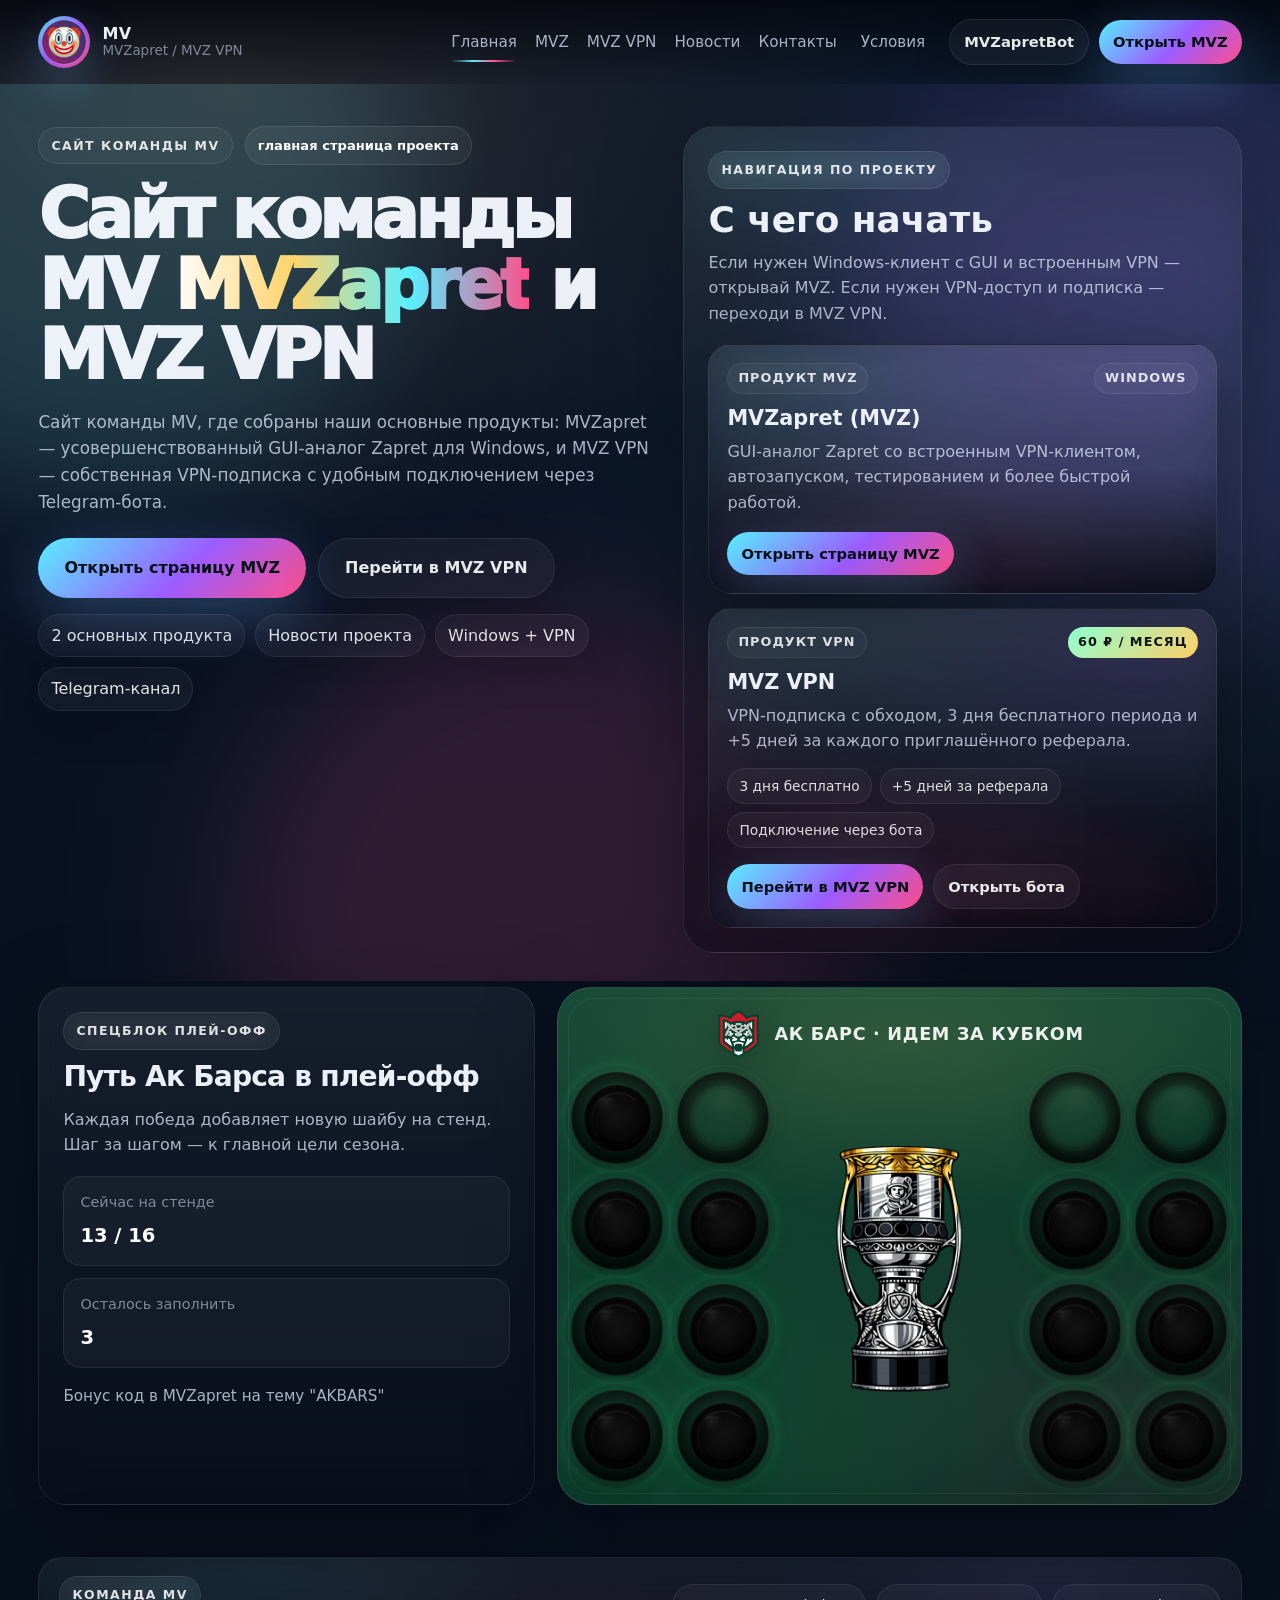
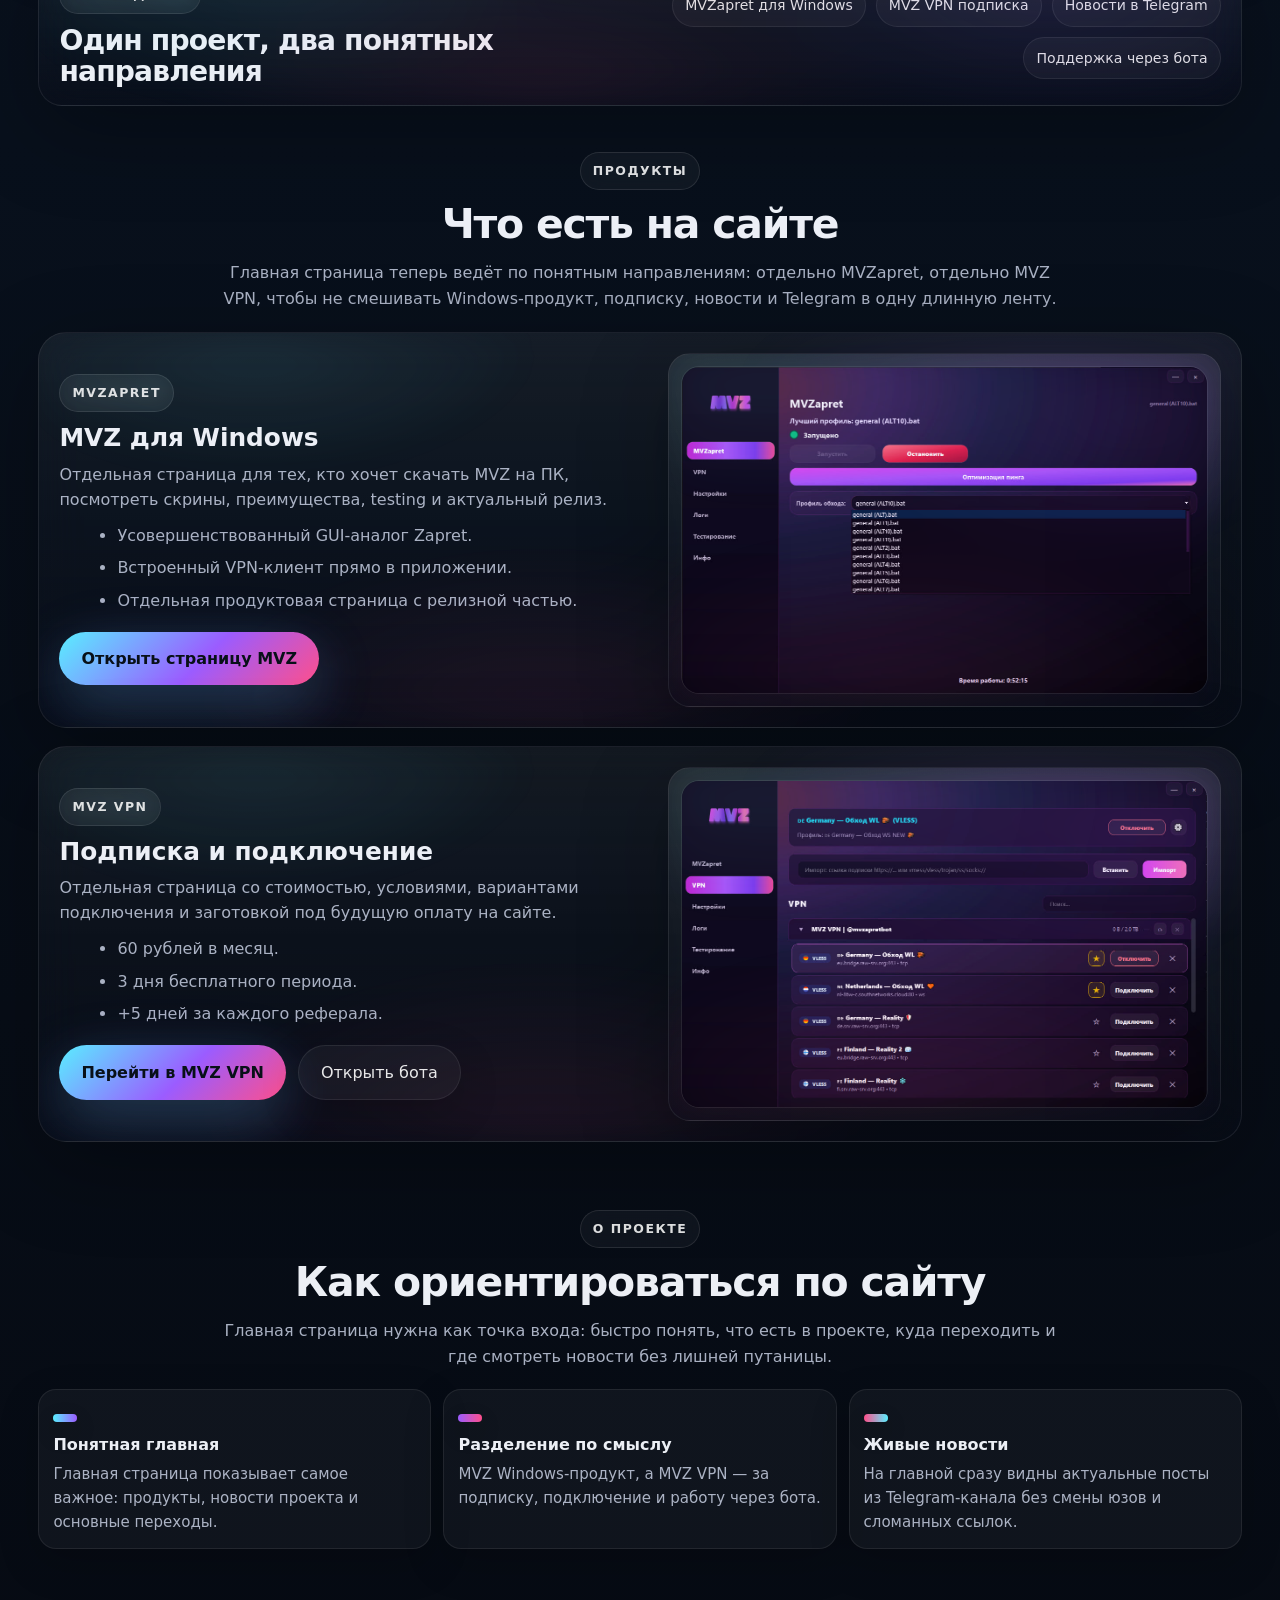
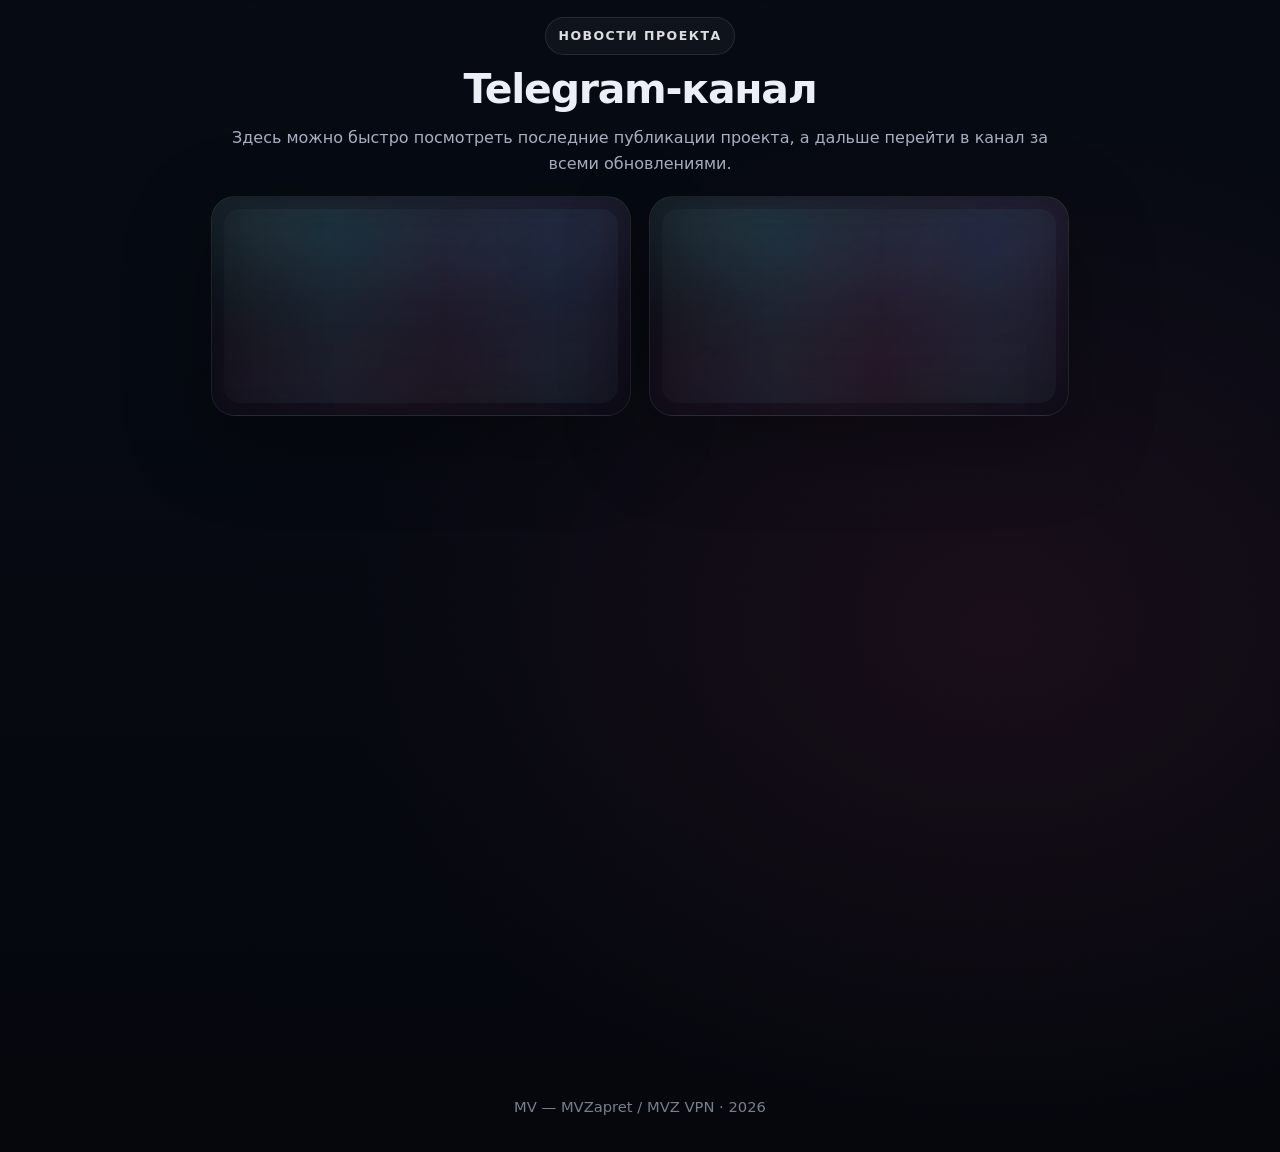
==== commit 32fcb372: "Update index.html" ====
--- a/index.html
+++ b/index.html
@@ -232,7 +232,7 @@
           </div>
 
           <div class="playoff-board-wrap">
-            <div class="playoff-board" data-wins="12" data-total="16">
+            <div class="playoff-board" data-wins="13" data-total="16">
               <div class="playoff-board-head">
                 <img class="playoff-team-logo" src="assets/akb_logo.png" alt="Логотип Ак Барса" loading="lazy" />
                 <div class="playoff-board-brand">Ак Барс · ИДЕМ ЗА КУБКОМ</div>
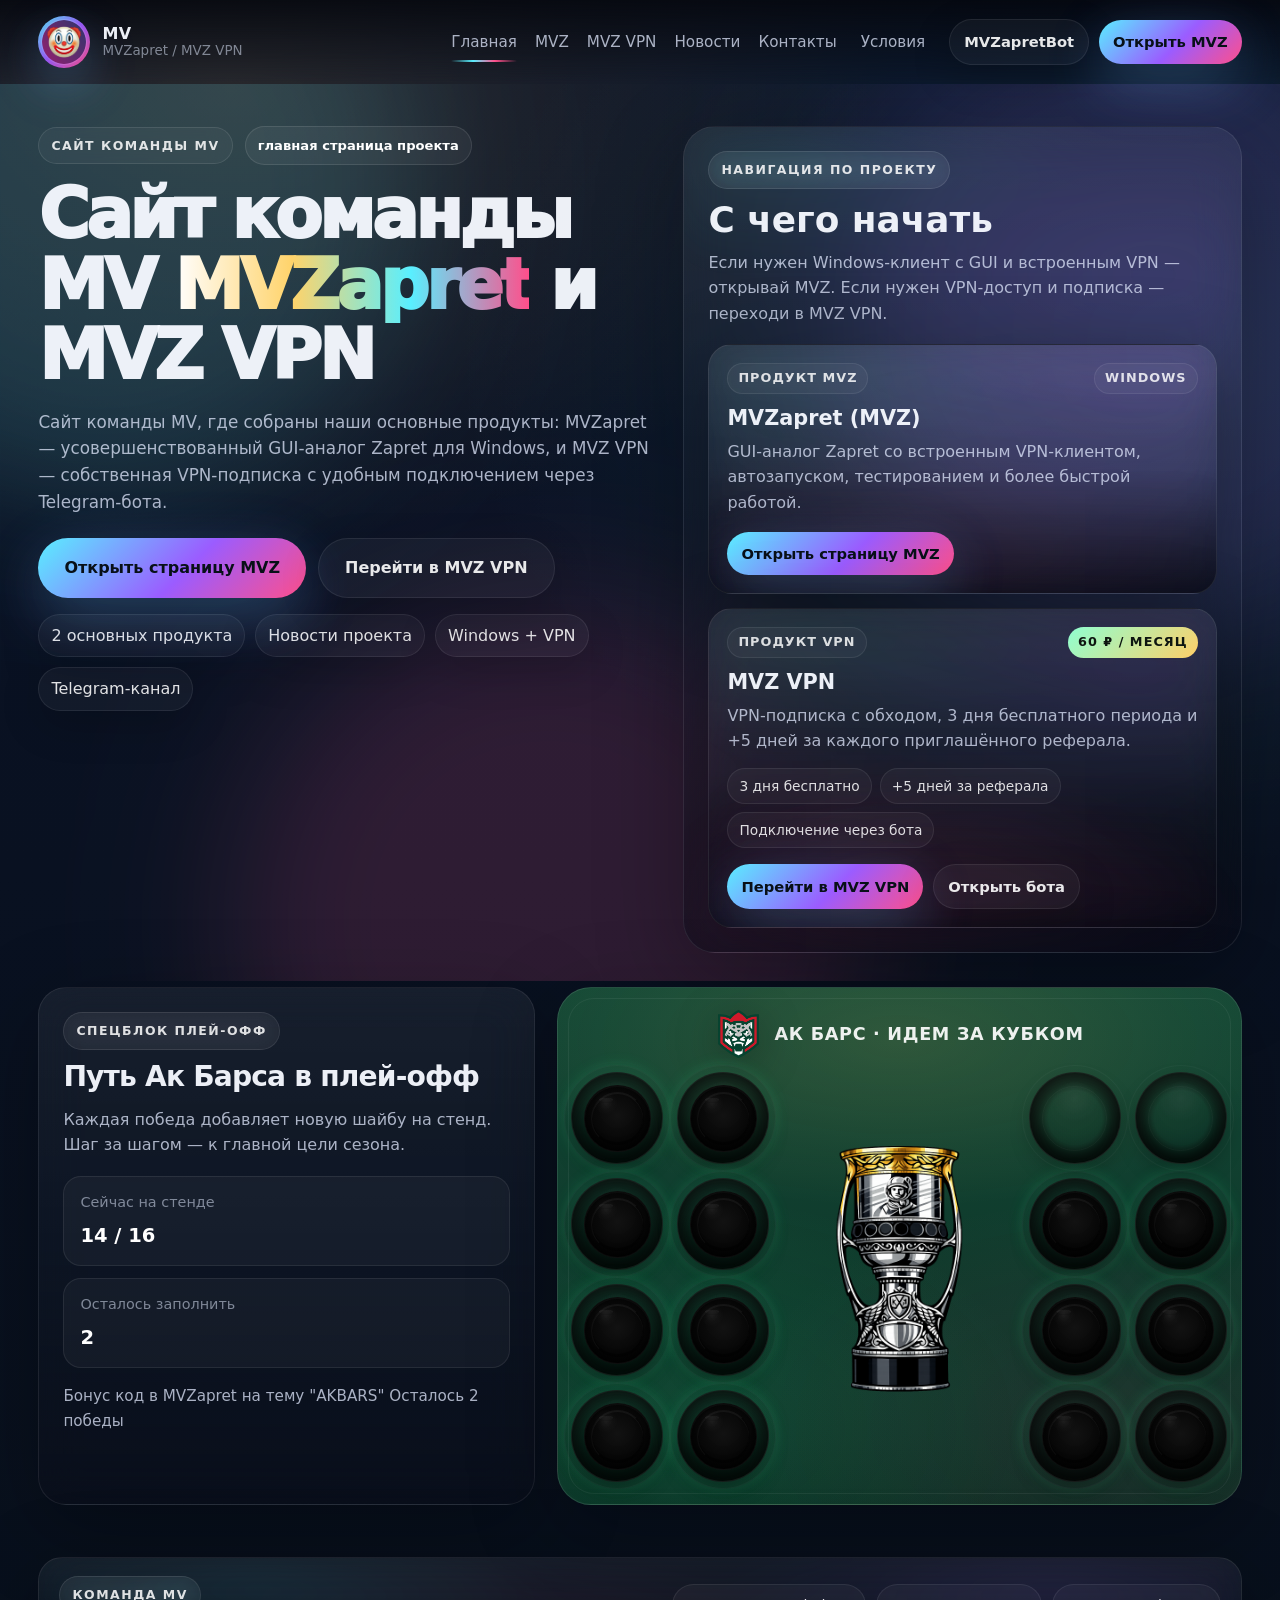
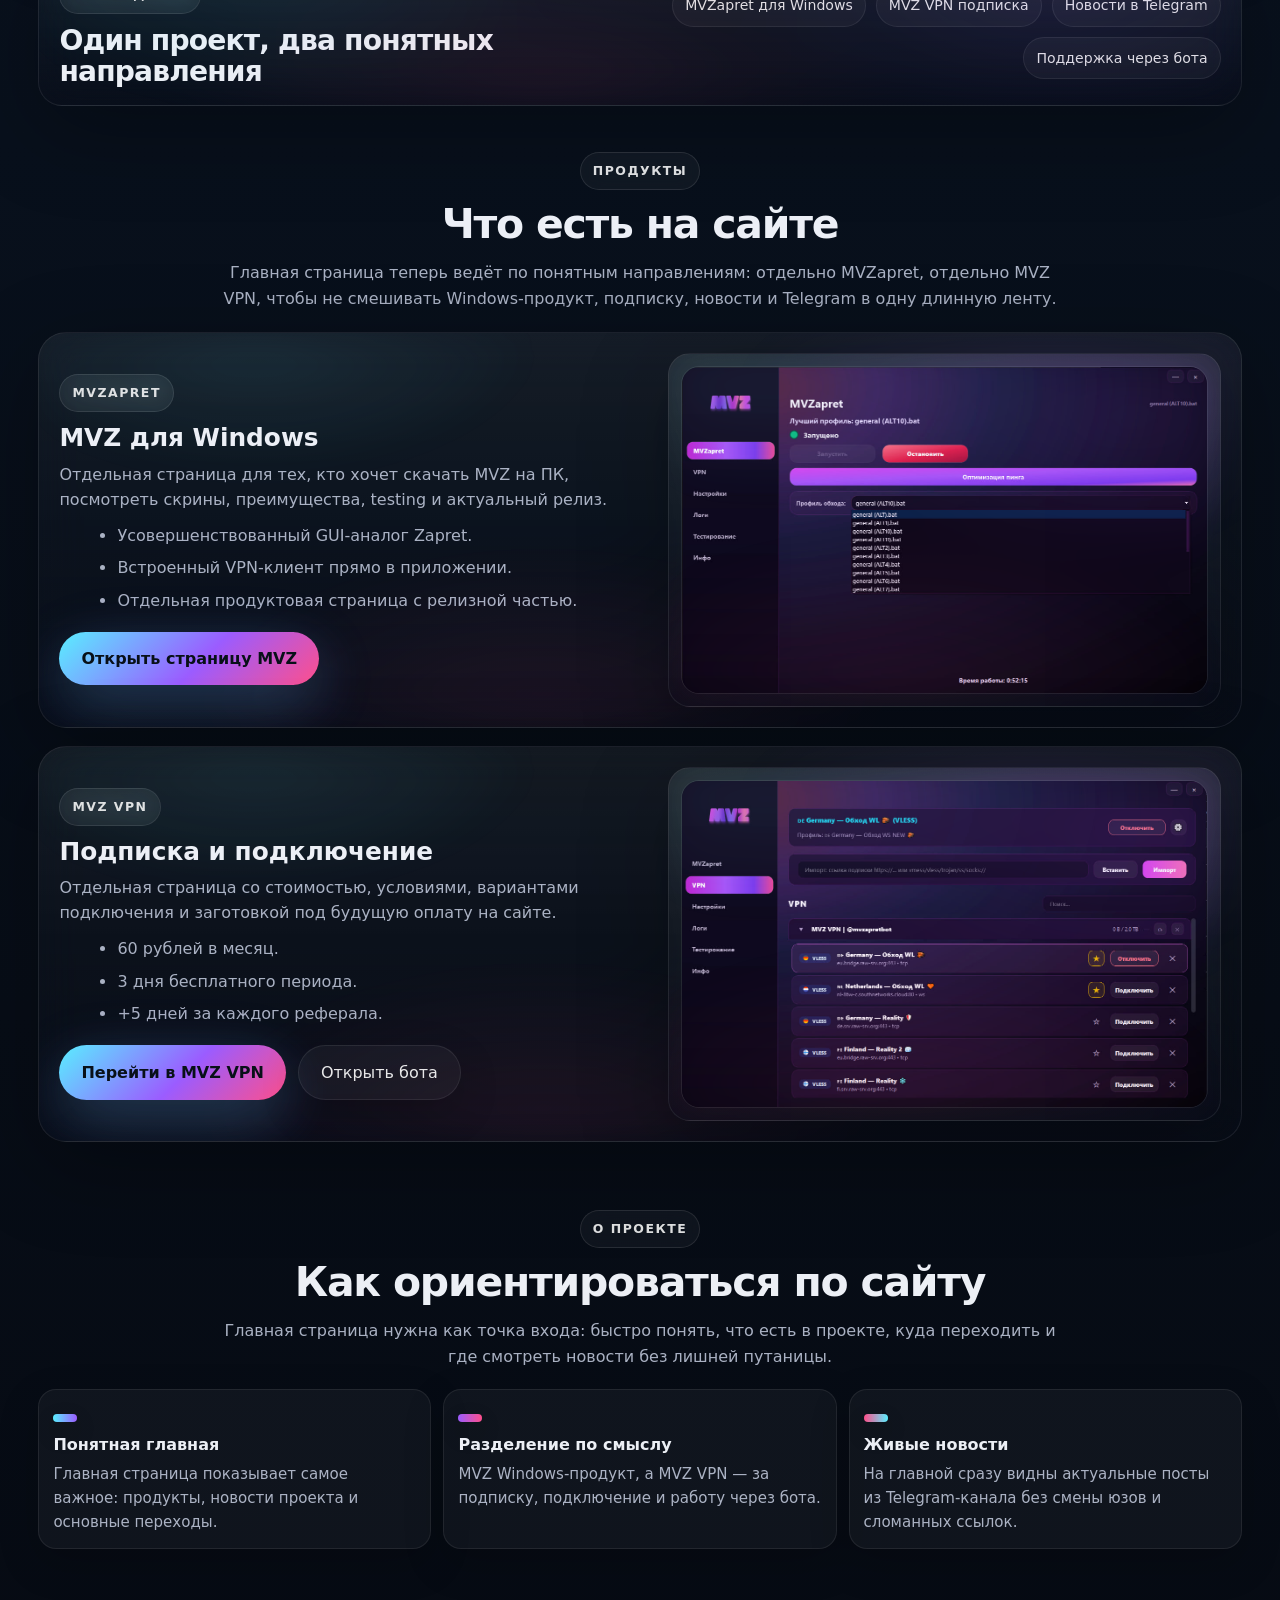
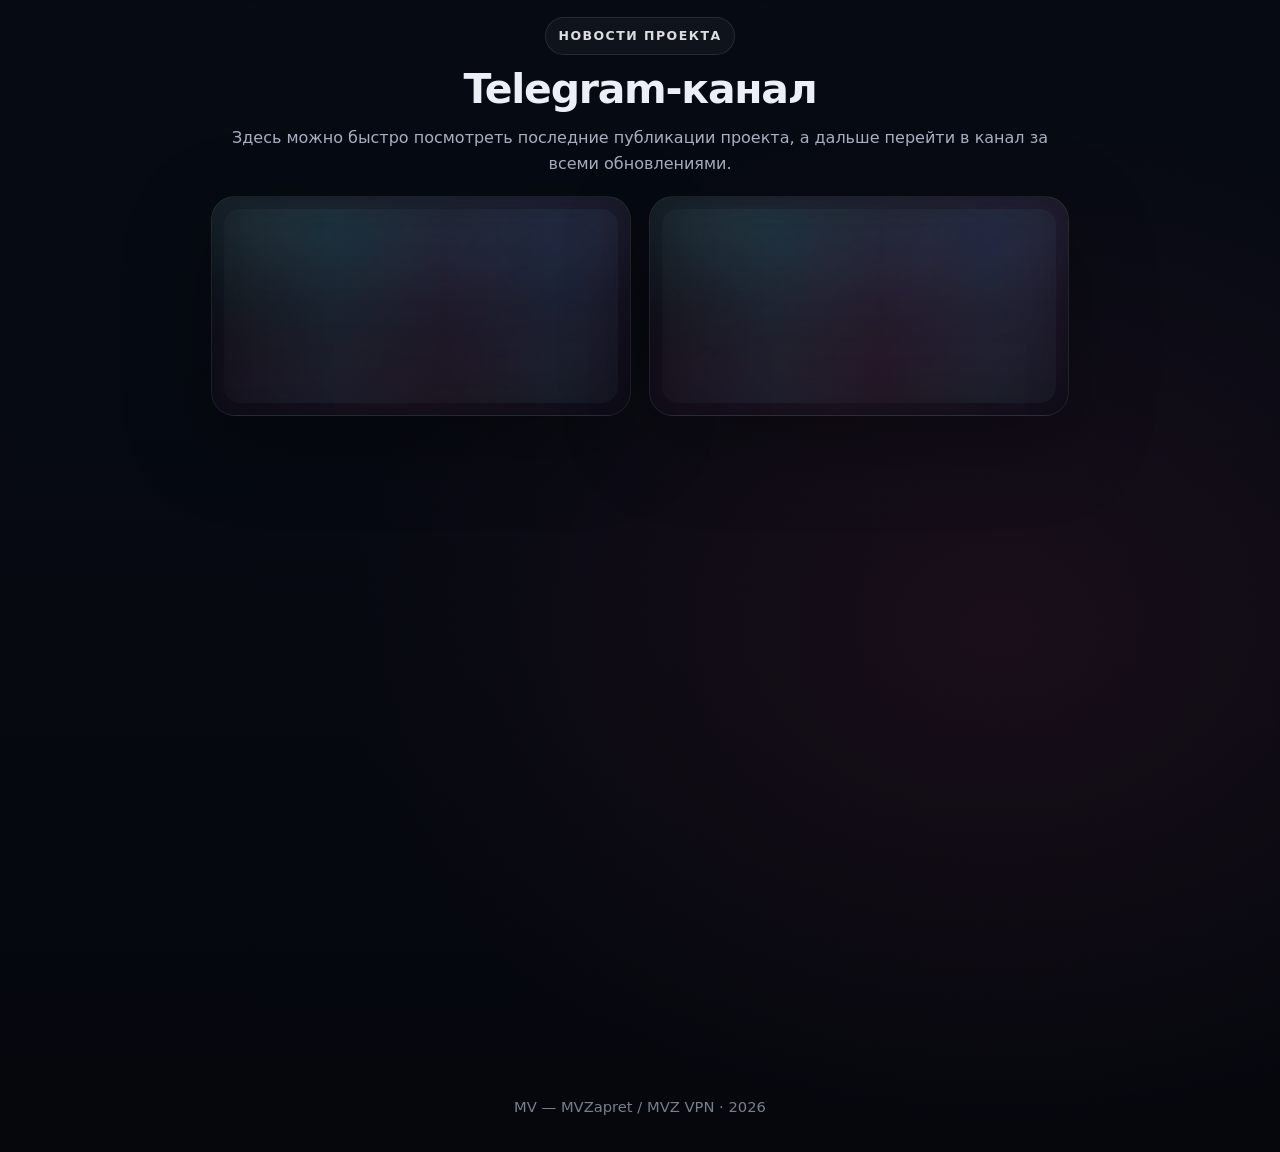
==== commit 95339c3d: "Update index.html" ====
--- a/index.html
+++ b/index.html
@@ -228,11 +228,12 @@
                 <span class="playoff-stat-v"><span data-playoff-left>16</span></span>
               </div>
             </div>
-            <div class="playoff-note">Бонус код в MVZapret на тему "AKBARS"</div>
+            <div class="playoff-note">Бонус код в MVZapret на тему "AKBARS"
+            Осталось 2 победы</div>
           </div>
 
           <div class="playoff-board-wrap">
-            <div class="playoff-board" data-wins="13" data-total="16">
+            <div class="playoff-board" data-wins="14" data-total="16">
               <div class="playoff-board-head">
                 <img class="playoff-team-logo" src="assets/akb_logo.png" alt="Логотип Ак Барса" loading="lazy" />
                 <div class="playoff-board-brand">Ак Барс · ИДЕМ ЗА КУБКОМ</div>
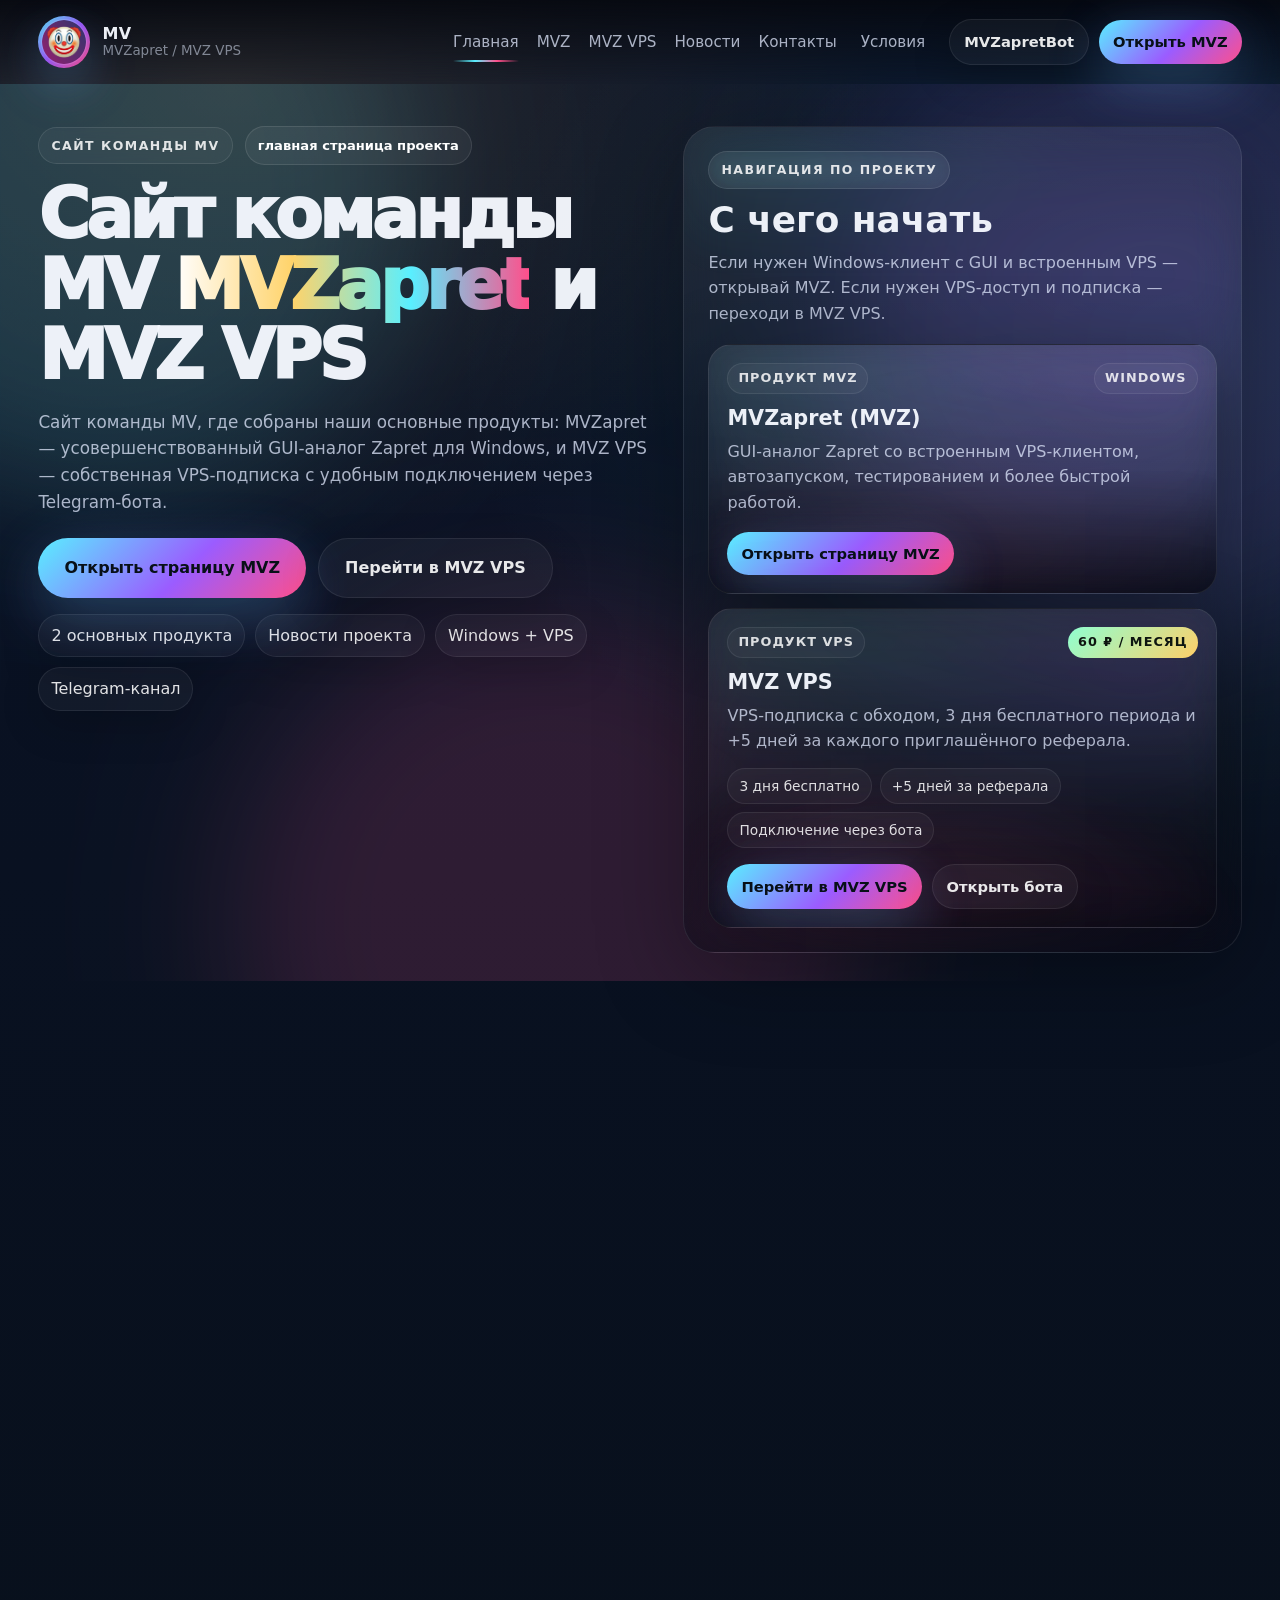
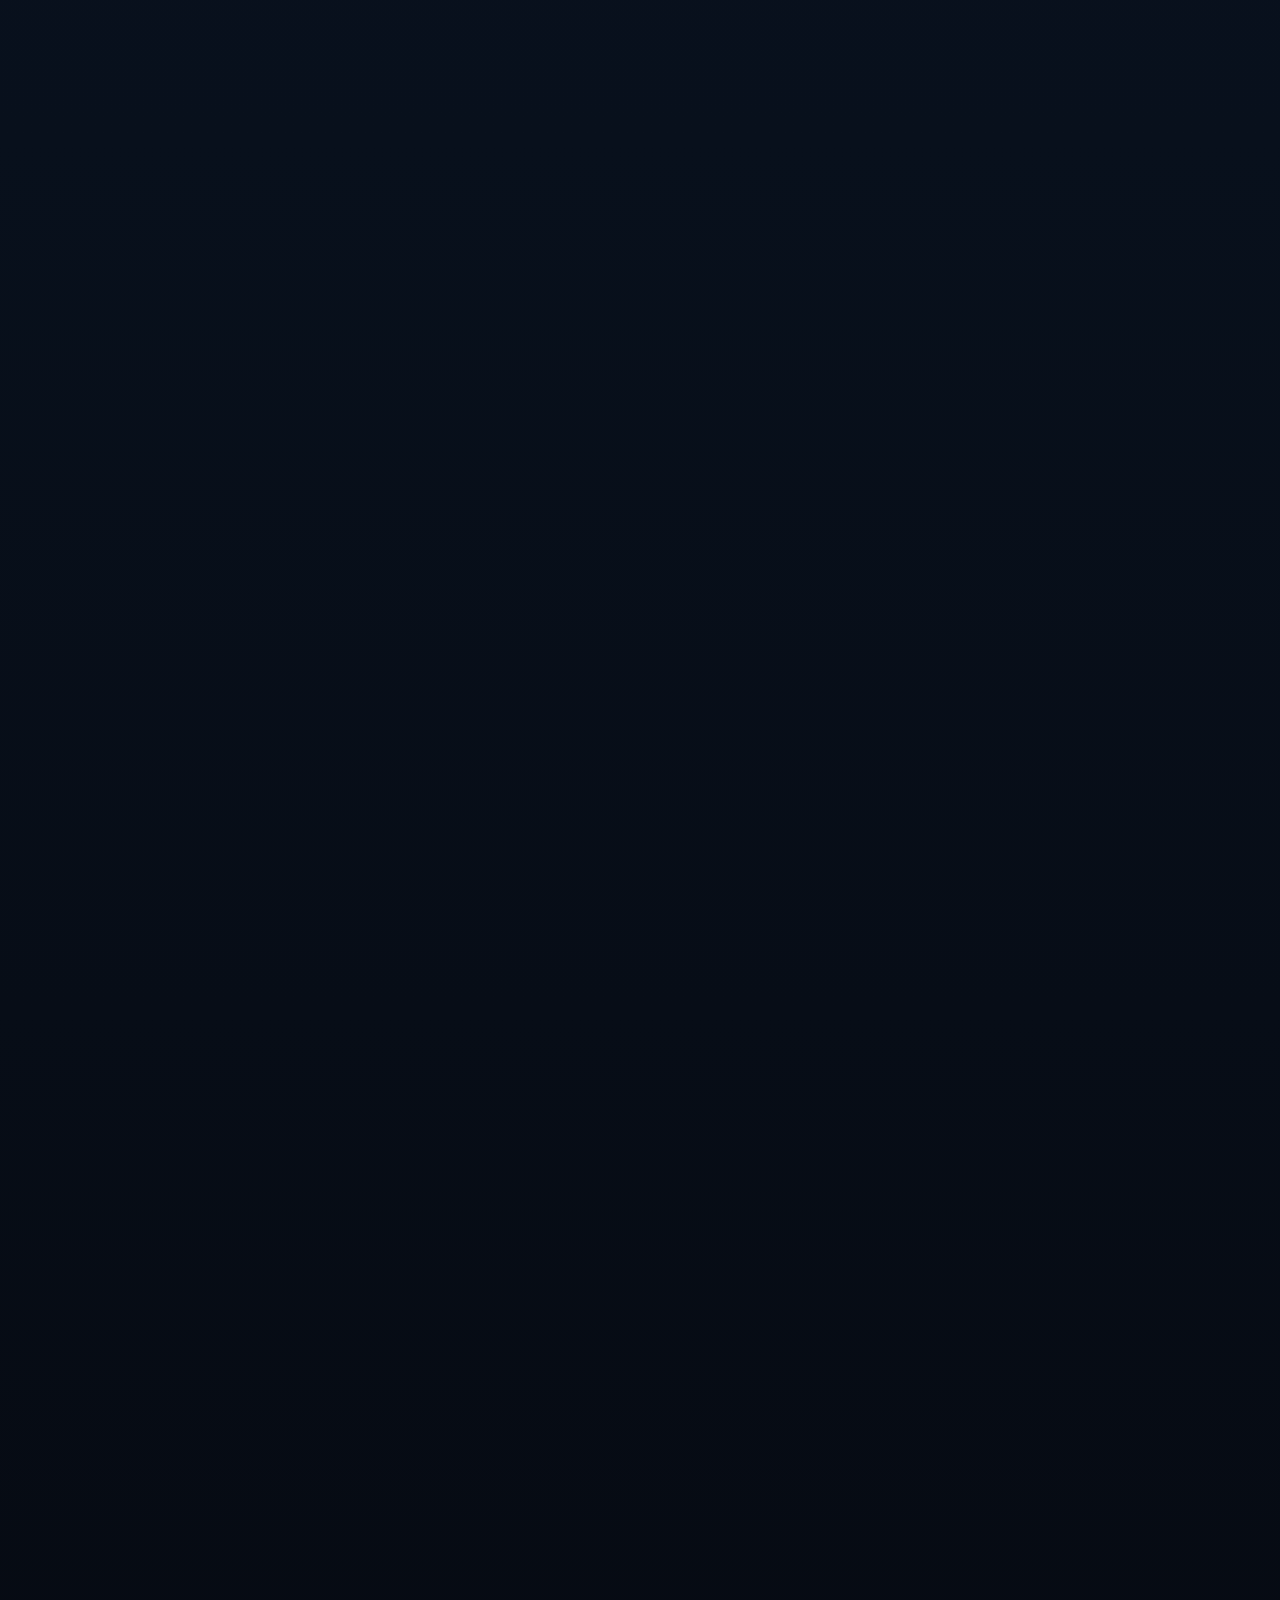
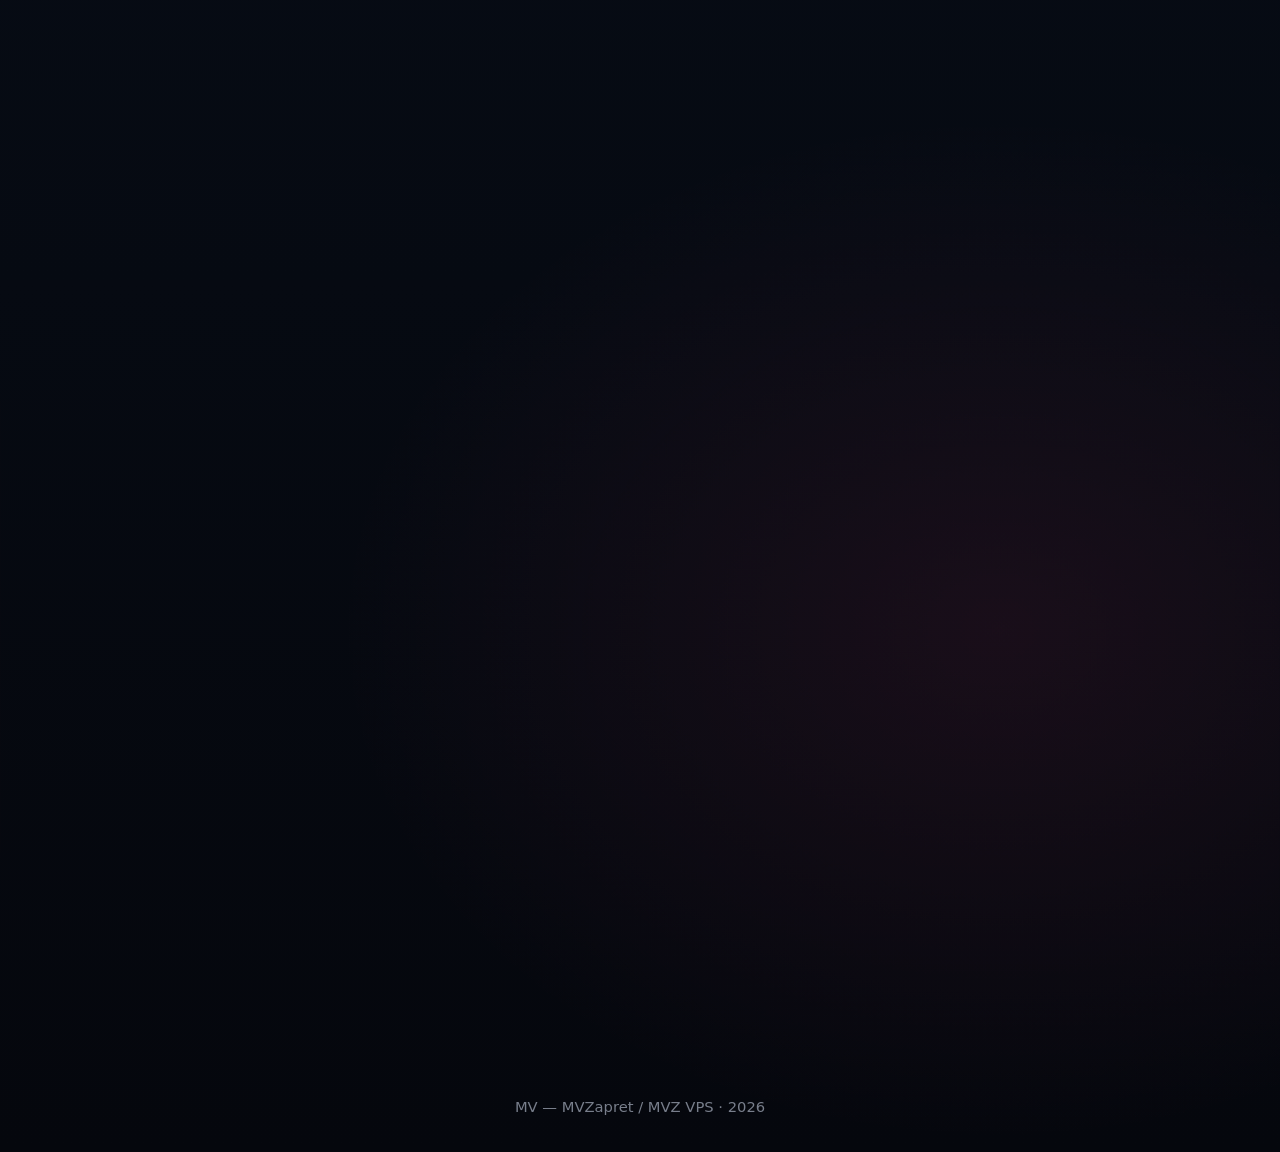
==== commit 920821c2: "Update index.html" ====
--- a/index.html
+++ b/index.html
@@ -6,7 +6,7 @@
   <title>Сайт команды MV</title>
   <meta
     name="description"
-    content="Сайт команды MV: MVZapret для Windows и MVZ VPN с подключением через Telegram-бота."
+    content="Сайт команды MV: MVZapret для Windows и MVZ VPS с подключением через Telegram-бота."
   />
   <meta name="theme-color" content="#05070d" />
   <link rel="icon" type="image/jpeg" href="assets/logo-mvz.jpg" />
@@ -35,14 +35,14 @@
         </span>
         <span class="brand-copy">
           <span class="brand-title">MV</span>
-          <span class="brand-sub">MVZapret / MVZ VPN</span>
+          <span class="brand-sub">MVZapret / MVZ VPS</span>
         </span>
       </a>
 
       <nav class="nav-menu" aria-label="Основная навигация">
         <a href="index.html" data-page="index.html">Главная</a>
         <a href="mvz.html" data-page="mvz.html">MVZ</a>
-        <a href="vpn.html" data-page="vpn.html">MVZ VPN</a>
+        <a href="vpn.html" data-page="vpn.html">MVZ VPS</a>
         <a href="#news">Новости</a>
         <a href="#contact">Контакты</a>
         <button class="nav-disclaimer" type="button" data-modal-open="mvz-disclaimer">Условия</button>
@@ -73,7 +73,7 @@
       <div class="drawer-head">
         <div class="drawer-brand">
           <div class="drawer-title">Сайт команды MV</div>
-          <div class="drawer-sub">MVZapret / MVZ VPN / Новости проекта</div>
+          <div class="drawer-sub">MVZapret / MVZ VPS / Новости проекта</div>
         </div>
         <button class="drawer-close" type="button" aria-label="Закрыть меню" data-drawer-close>✕</button>
       </div>
@@ -81,7 +81,7 @@
       <div class="drawer-body">
         <a class="drawer-link" href="index.html" data-page="index.html" data-drawer-close>Главная</a>
         <a class="drawer-link" href="mvz.html" data-page="mvz.html" data-drawer-close>MVZ</a>
-        <a class="drawer-link" href="vpn.html" data-page="vpn.html" data-drawer-close>MVZ VPN</a>
+        <a class="drawer-link" href="vpn.html" data-page="vpn.html" data-drawer-close>MVZ VPS</a>
         <a class="drawer-link" href="#news" data-drawer-close>Новости</a>
         <a class="drawer-link" href="#contact" data-drawer-close>Контакты</a>
 
@@ -92,7 +92,7 @@
           </div>
           <div class="drawer-meta-row">
             <span class="drawer-meta-k">Продукты</span>
-            <b class="drawer-meta-v">MVZ / MVZ VPN</b>
+            <b class="drawer-meta-v">MVZ / MVZ VPS</b>
           </div>
           <div class="drawer-meta-row">
             <span class="drawer-meta-k">Новости</span>
@@ -102,7 +102,7 @@
 
         <div class="drawer-buttons">
           <a class="btn primary" href="mvz.html" data-drawer-close>Открыть страницу MVZ</a>
-          <a class="btn ghost" href="vpn.html" data-drawer-close>Перейти в MVZ VPN</a>
+          <a class="btn ghost" href="vpn.html" data-drawer-close>Перейти в MVZ VPS</a>
           <button class="btn ghost" type="button" data-modal-open="mvz-disclaimer" data-drawer-close>
             Условия использования
           </button>
@@ -129,24 +129,24 @@
           <h1 class="hero-title">
             Сайт команды MV
             <span>MVZapret</span>
-            и MVZ VPN
+            и MVZ VPS
           </h1>
 
           <p class="hero-text">
             Сайт команды MV, где собраны наши основные продукты: MVZapret — усовершенствованный GUI-аналог
-            Zapret для Windows, и MVZ VPN — собственная VPN-подписка с удобным подключением через
+            Zapret для Windows, и MVZ VPS — собственная VPS-подписка с удобным подключением через
             Telegram-бота.
           </p>
 
           <div class="hero-actions">
             <a class="btn primary big" href="mvz.html">Открыть страницу MVZ</a>
-            <a class="btn ghost big" href="vpn.html">Перейти в MVZ VPN</a>
+            <a class="btn ghost big" href="vpn.html">Перейти в MVZ VPS</a>
           </div>
 
           <div class="hero-trust" aria-label="Быстрая информация">
             <span class="trust-chip">2 основных продукта</span>
             <span class="trust-chip">Новости проекта</span>
-            <span class="trust-chip">Windows + VPN</span>
+            <span class="trust-chip">Windows + VPS</span>
             <a class="trust-chip action" href="https://t.me/motyait2" target="_blank" rel="noopener noreferrer">
               Telegram-канал
             </a>
@@ -158,8 +158,8 @@
             <span class="screen-kicker">навигация по проекту</span>
             <h2>С чего начать</h2>
             <p>
-              Если нужен Windows-клиент с GUI и встроенным VPN — открывай MVZ. Если нужен VPN-доступ и
-              подписка — переходи в MVZ VPN.
+              Если нужен Windows-клиент с GUI и встроенным VPS — открывай MVZ. Если нужен VPS-доступ и
+              подписка — переходи в MVZ VPS.
             </p>
           </div>
 
@@ -170,7 +170,7 @@
                 <span class="product-pill">Windows</span>
               </div>
               <h3>MVZapret (MVZ)</h3>
-              <p>GUI-аналог Zapret со встроенным VPN-клиентом, автозапуском, тестированием и более быстрой работой.</p>
+              <p>GUI-аналог Zapret со встроенным VPS-клиентом, автозапуском, тестированием и более быстрой работой.</p>
               <div class="product-actions">
                 <a class="btn primary small" href="mvz.html">Открыть страницу MVZ</a>
               </div>
@@ -178,12 +178,12 @@
 
             <article class="product-entry product-entry-accent">
               <div class="product-topline">
-                <span class="product-label">продукт VPN</span>
+                <span class="product-label">продукт VPS</span>
                 <span class="product-pill price">60 ₽ / месяц</span>
               </div>
-              <h3>MVZ VPN</h3>
+              <h3>MVZ VPS</h3>
               <p>
-                VPN-подписка с обходом, 3 дня бесплатного периода и +5 дней за каждого приглашённого
+                VPS-подписка с обходом, 3 дня бесплатного периода и +5 дней за каждого приглашённого
                 реферала.
               </p>
               <div class="product-inline-list">
@@ -192,7 +192,7 @@
                 <span>Подключение через бота</span>
               </div>
               <div class="product-actions">
-                <a class="btn primary small" href="vpn.html">Перейти в MVZ VPN</a>
+                <a class="btn primary small" href="vpn.html">Перейти в MVZ VPS</a>
                 <a
                   class="btn ghost small"
                   href="https://t.me/MVZapretBot"
@@ -264,7 +264,7 @@
           </div>
           <div class="launch-tags">
             <span>MVZapret для Windows</span>
-            <span>MVZ VPN подписка</span>
+            <span>MVZ VPS подписка</span>
             <span>Новости в Telegram</span>
             <span>Поддержка через бота</span>
           </div>
@@ -278,7 +278,7 @@
           <div class="section-label">продукты</div>
           <h2 class="section-title">Что есть на сайте</h2>
           <p class="section-subtitle">
-            Главная страница теперь ведёт по понятным направлениям: отдельно MVZapret, отдельно MVZ VPN,
+            Главная страница теперь ведёт по понятным направлениям: отдельно MVZapret, отдельно MVZ VPS,
             чтобы не смешивать Windows-продукт, подписку, новости и Telegram в одну длинную ленту.
           </p>
         </div>
@@ -294,7 +294,7 @@
               </p>
               <ul class="list">
                 <li>Усовершенствованный GUI-аналог Zapret.</li>
-                <li>Встроенный VPN-клиент прямо в приложении.</li>
+                <li>Встроенный VPS-клиент прямо в приложении.</li>
                 <li>Отдельная продуктовая страница с релизной частью.</li>
               </ul>
               <div class="hero-actions compact">
@@ -313,7 +313,7 @@
 
           <article class="showcase-card showcase-card-vpn">
             <div class="showcase-copy">
-              <span class="screen-kicker">MVZ VPN</span>
+              <span class="screen-kicker">MVZ VPS</span>
               <h3>Подписка и подключение</h3>
               <p>
                 Отдельная страница со стоимостью, условиями, вариантами подключения и заготовкой под будущую
@@ -325,7 +325,7 @@
                 <li>+5 дней за каждого реферала.</li>
               </ul>
               <div class="hero-actions compact">
-                <a class="btn primary" href="vpn.html">Перейти в MVZ VPN</a>
+                <a class="btn primary" href="vpn.html">Перейти в MVZ VPS</a>
                 <a
                   class="btn ghost"
                   href="https://t.me/MVZapretBot"
@@ -373,7 +373,7 @@
             <div class="feature-ico" aria-hidden="true"><span class="ico alt"></span></div>
             <div class="feature-t">Разделение по смыслу</div>
             <div class="feature-d">
-              MVZ Windows-продукт, а MVZ VPN — за подписку, подключение и работу через бота.
+              MVZ Windows-продукт, а MVZ VPS — за подписку, подключение и работу через бота.
             </div>
           </article>
 
@@ -435,7 +435,7 @@
           <div class="section-label">контакты</div>
           <h2 class="section-title">Куда писать</h2>
           <p class="section-subtitle">
-            Основные точки связи оставлены простыми: бот для VPN и доступа, канал для новостей, GitHub для
+            Основные точки связи оставлены простыми: бот для VPS и доступа, канал для новостей, GitHub для
             релизов и почта для прямой связи.
           </p>
         </div>
@@ -443,7 +443,7 @@
         <div class="contacts-grid reveal">
           <article class="contact-card">
             <h3>MVZapretBot</h3>
-            <p>Основной вход для MVZ VPN, подписки, выдачи доступа и части поддержки.</p>
+            <p>Основной вход для MVZ VPS, подписки, выдачи доступа и части поддержки.</p>
             <a href="https://t.me/MVZapretBot" target="_blank" rel="noopener noreferrer">@MVZapretBot</a>
           </article>
 
@@ -468,7 +468,7 @@
 
         <div class="contact-actions reveal">
           <a class="btn primary" href="mvz.html">Перейти к MVZapret</a>
-          <a class="btn ghost" href="vpn.html">Перейти к MVZ VPN</a>
+          <a class="btn ghost" href="vpn.html">Перейти к MVZ VPS</a>
           <button class="btn ghost" type="button" data-modal-open="mvz-disclaimer">Условия использования</button>
         </div>
       </div>
@@ -477,7 +477,7 @@
 
   <footer class="footer">
     <div class="footer-inner container">
-      <span>MV — MVZapret / MVZ VPN · 2026</span>
+      <span>MV — MVZapret / MVZ VPS · 2026</span>
     </div>
   </footer>
 
@@ -487,7 +487,7 @@
       <button class="modal-close" type="button" data-modal-close aria-label="Закрыть">✕</button>
       <h3 class="modal-title" id="mvz-disclaimer-title">Условия использования</h3>
       <p class="modal-sub">
-        Перед использованием MVZapret и MVZ VPN рекомендуем ознакомиться с базовыми условиями и
+        Перед использованием MVZapret и MVZ VPS рекомендуем ознакомиться с базовыми условиями и
         ограничениями.
       </p>
 
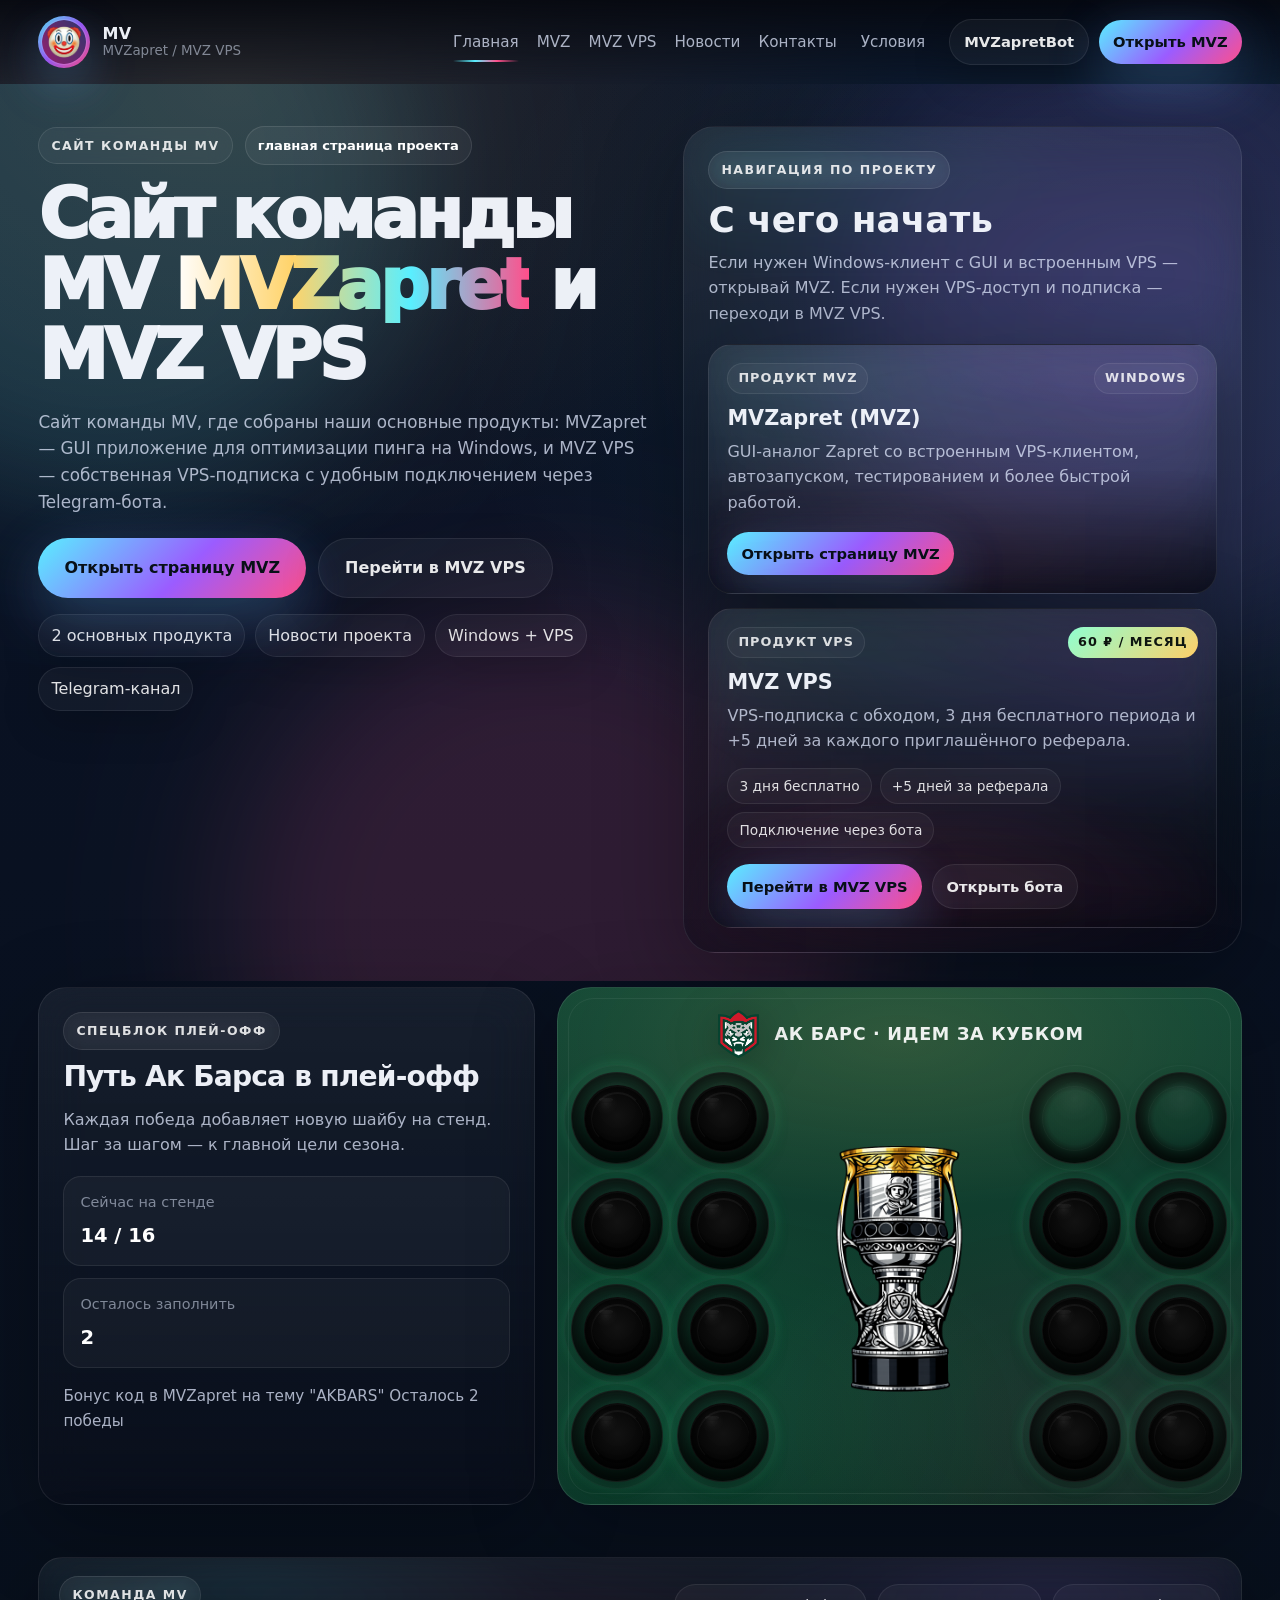
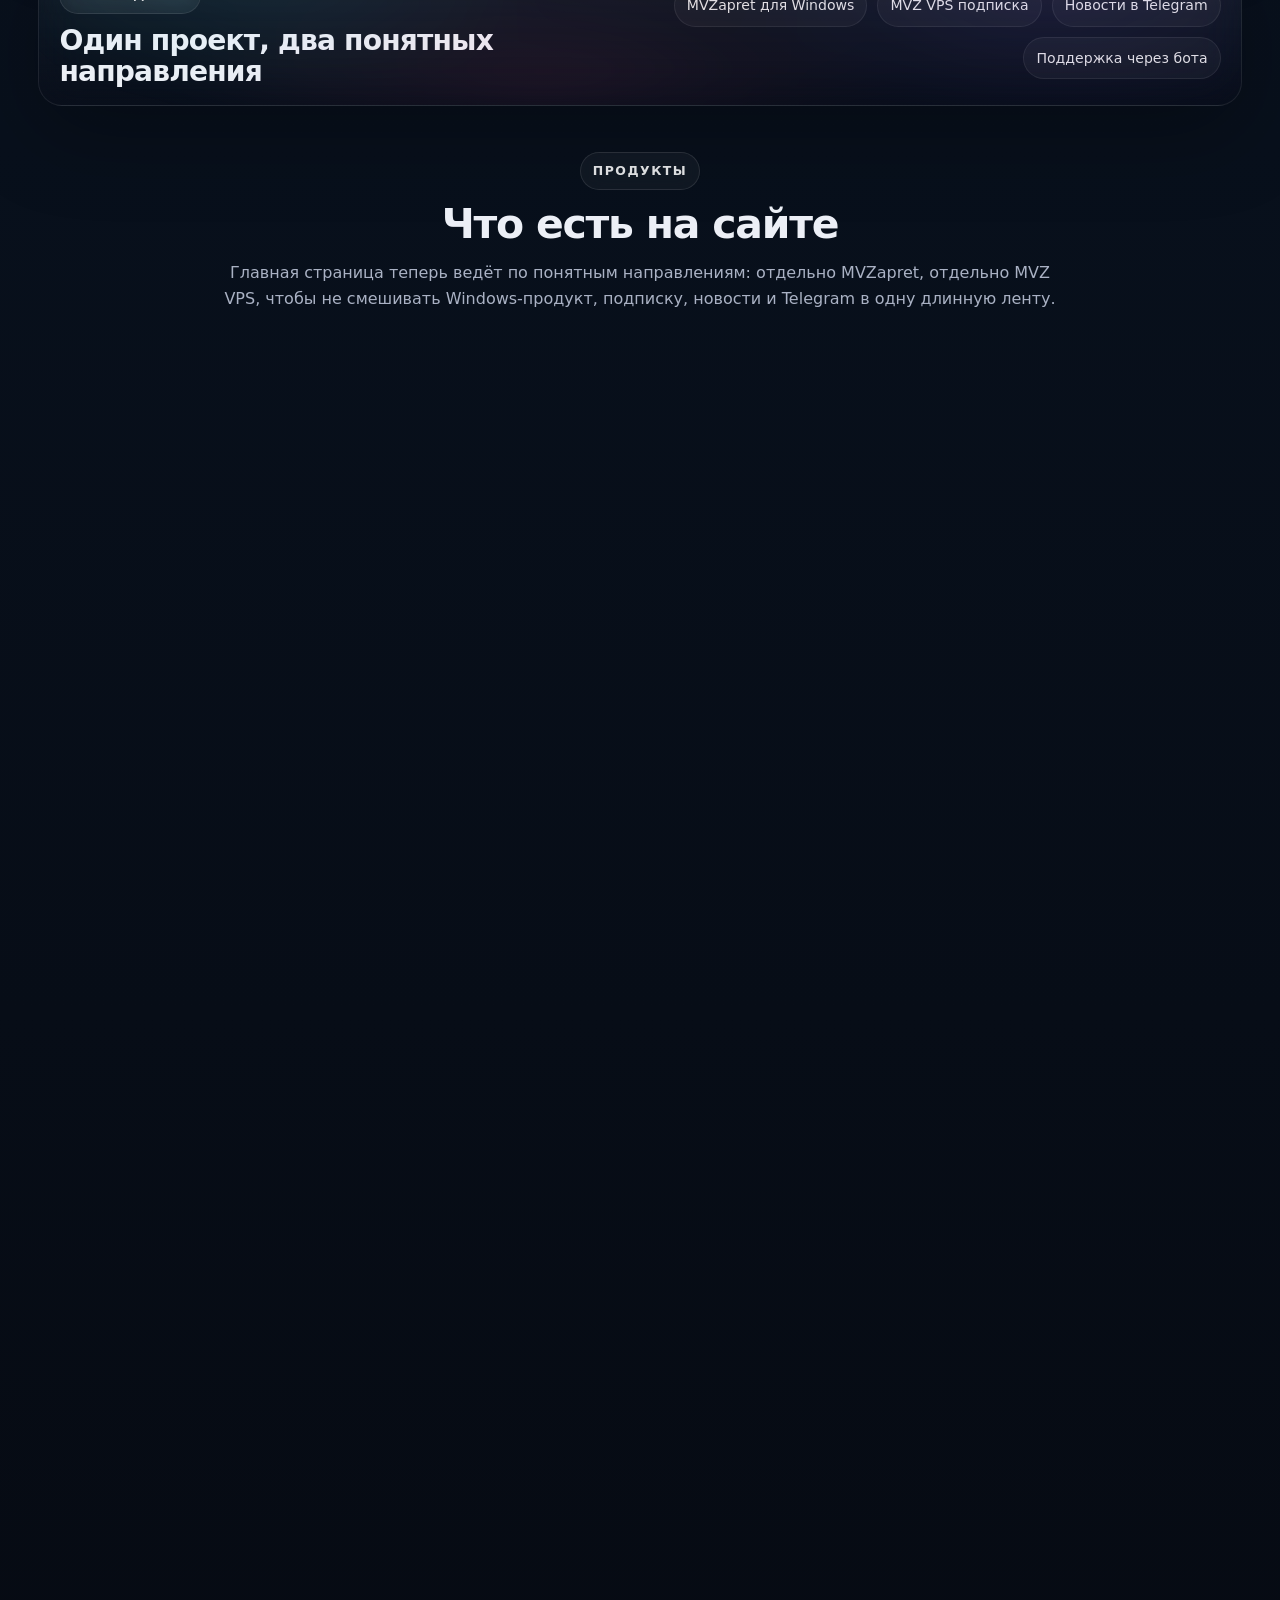
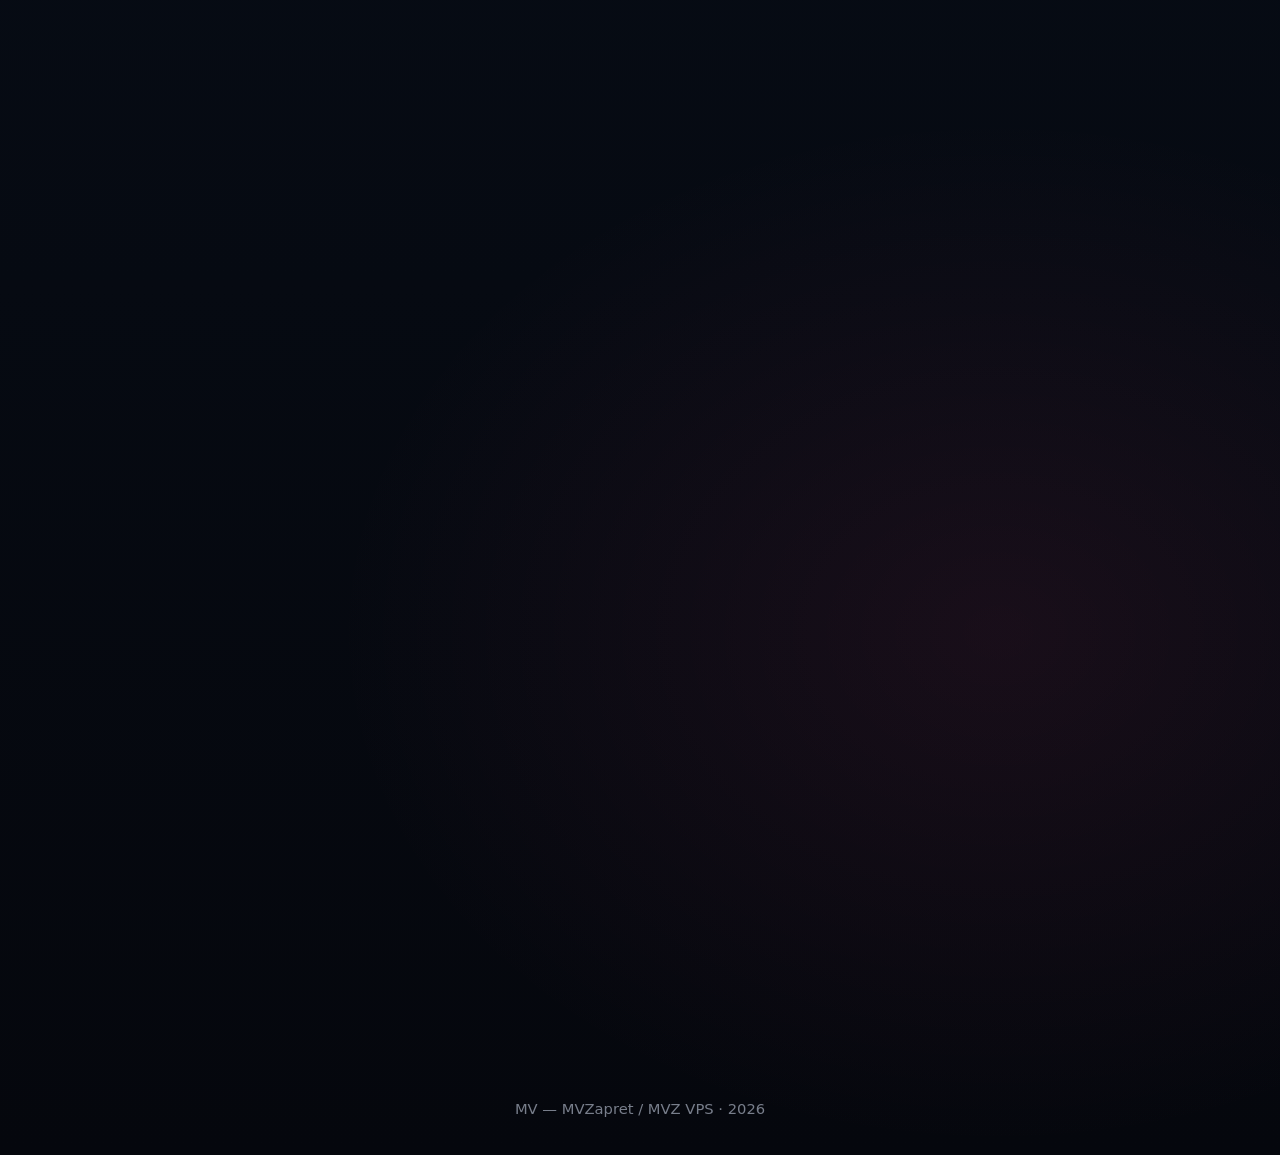
==== commit c77f55cd: "Update index.html" ====
--- a/index.html
+++ b/index.html
@@ -133,8 +133,8 @@
           </h1>
 
           <p class="hero-text">
-            Сайт команды MV, где собраны наши основные продукты: MVZapret — усовершенствованный GUI-аналог
-            Zapret для Windows, и MVZ VPS — собственная VPS-подписка с удобным подключением через
+            Сайт команды MV, где собраны наши основные продукты: MVZapret — GUI приложение для оптимизации
+            пинга на Windows, и MVZ VPS — собственная VPS-подписка с удобным подключением через
             Telegram-бота.
           </p>
 
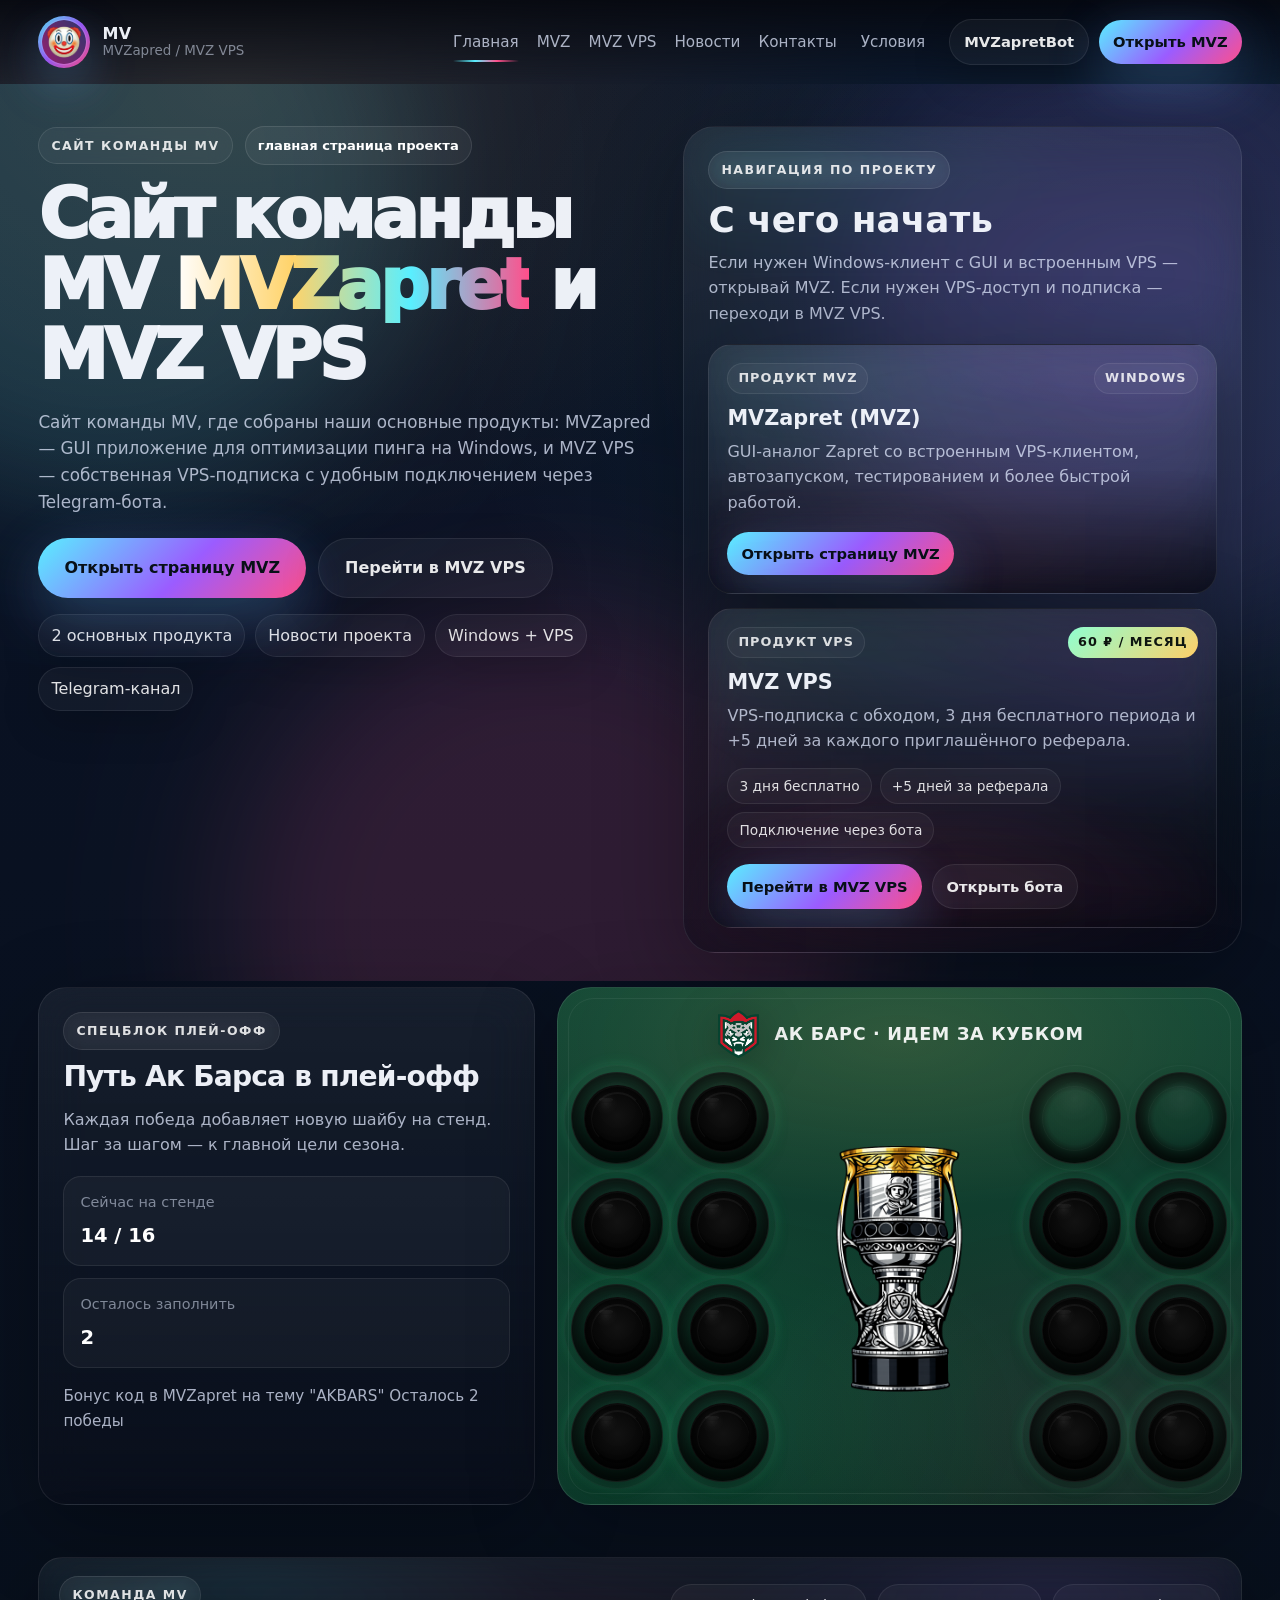
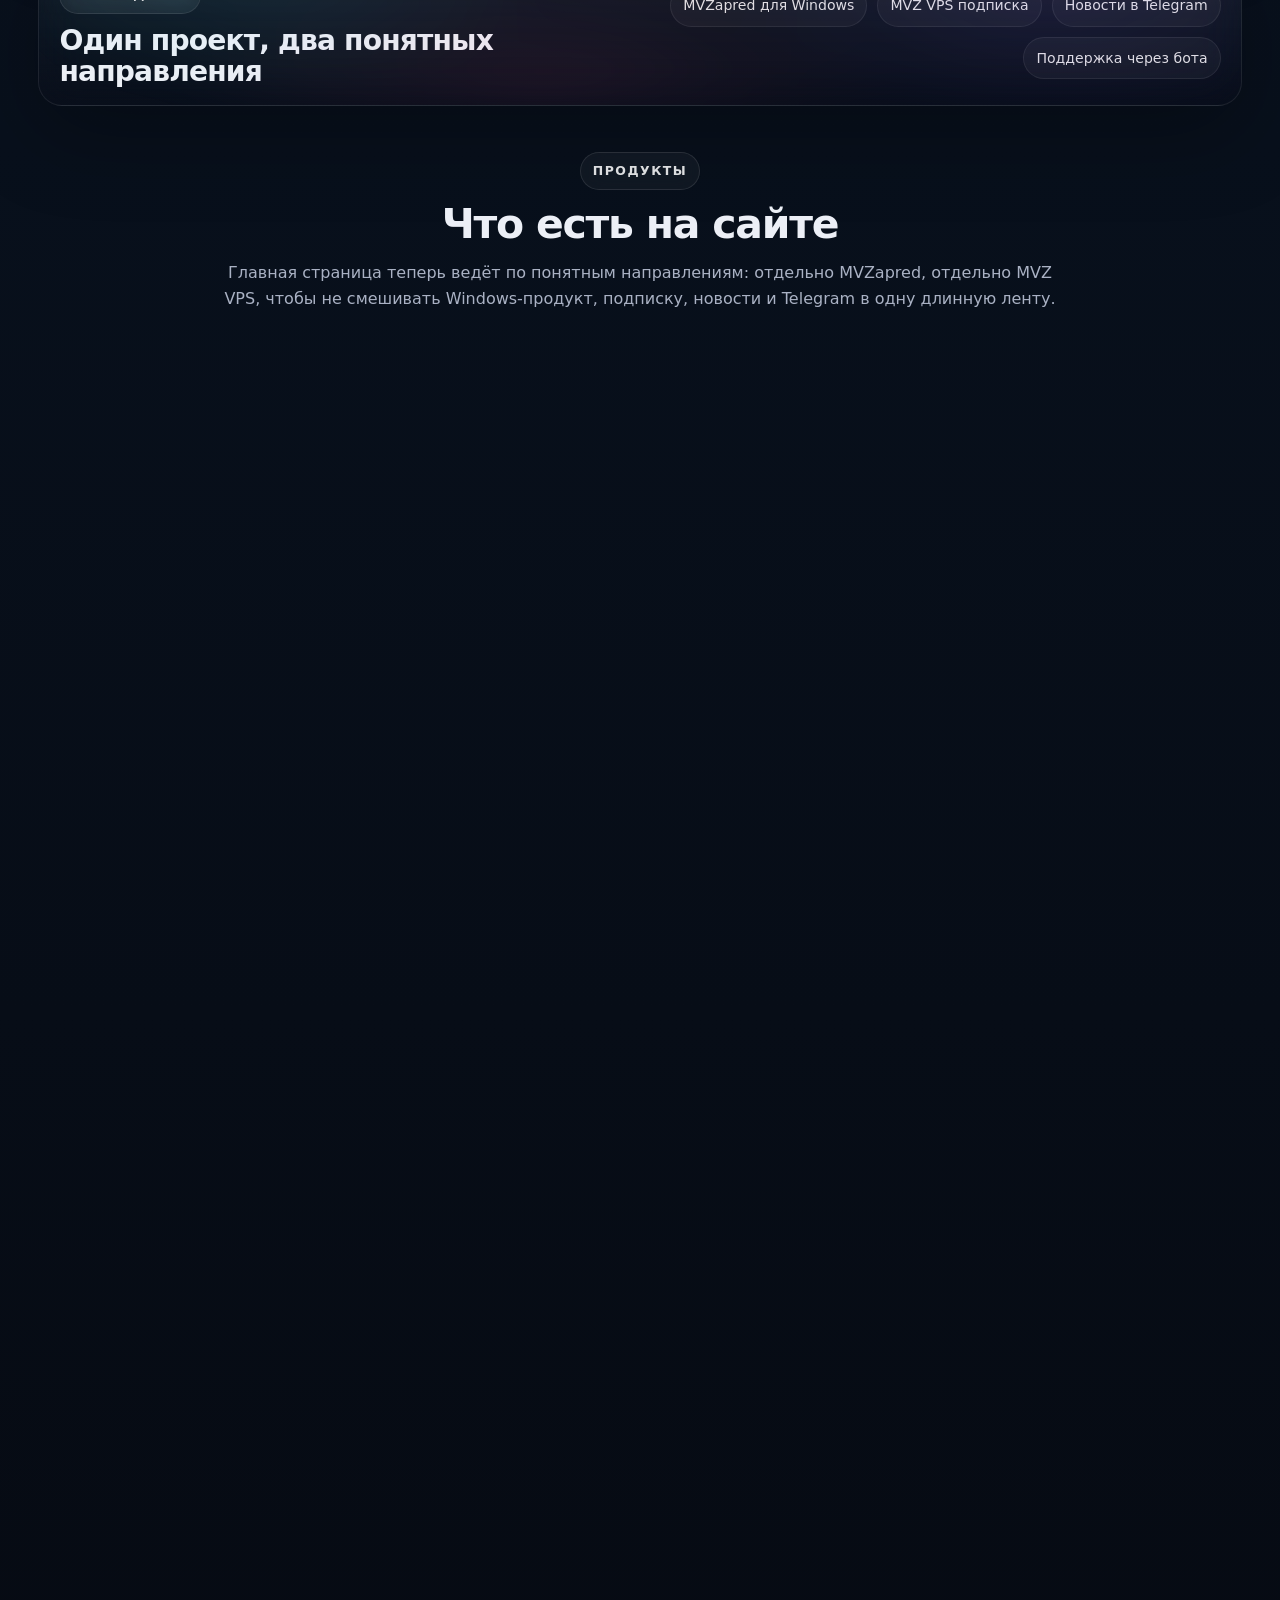
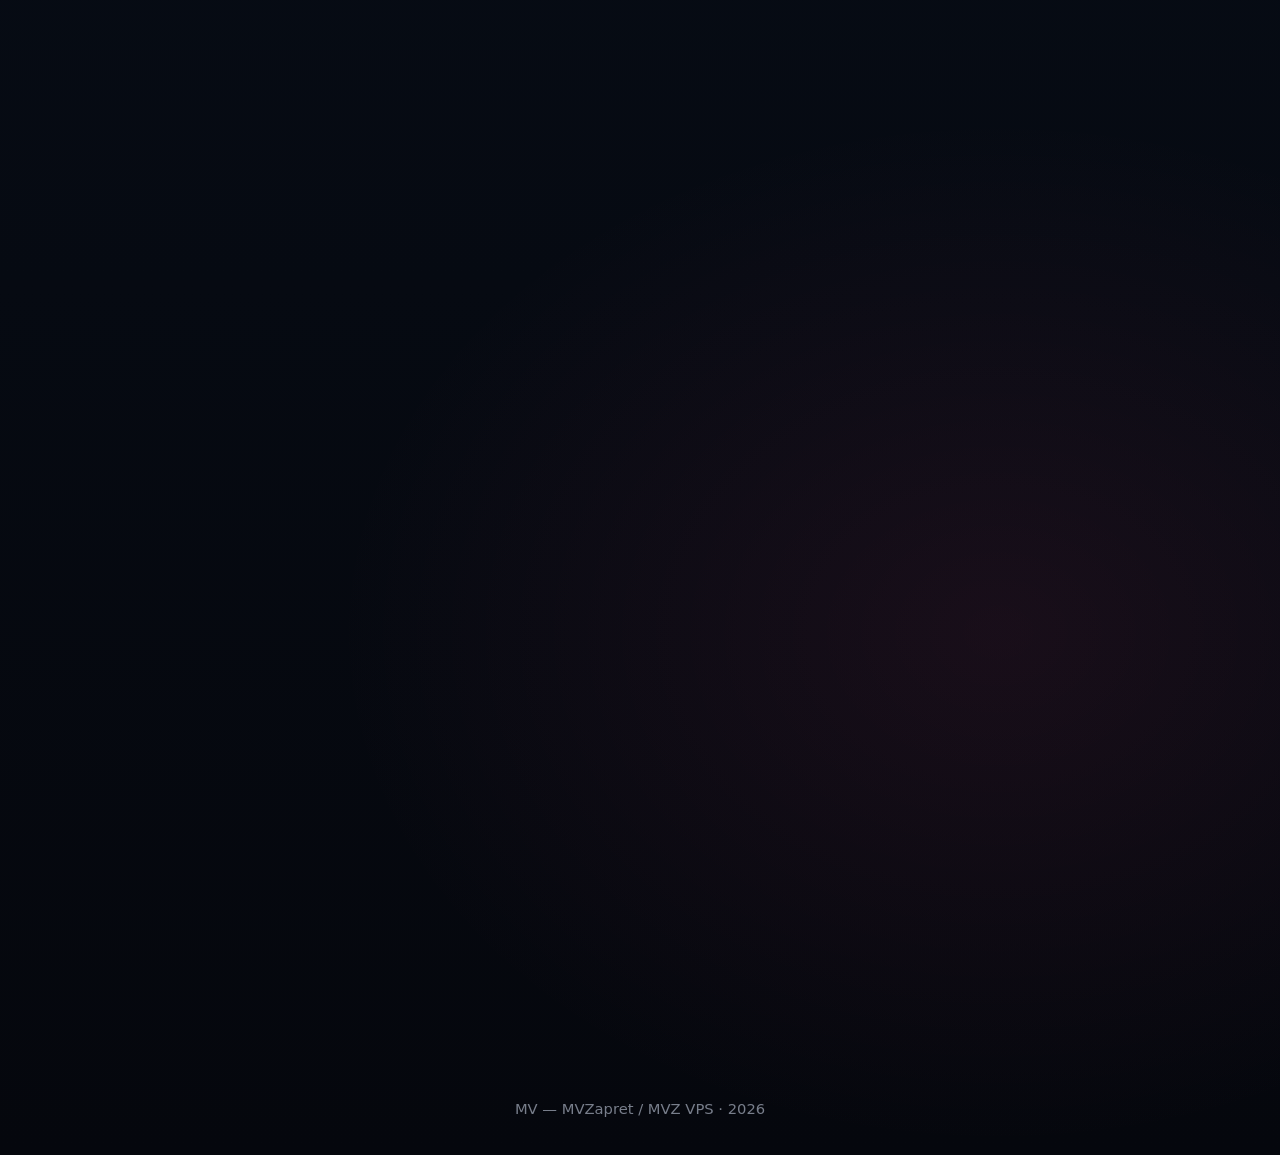
==== commit 65347eea: "Update index.html" ====
--- a/index.html
+++ b/index.html
@@ -6,7 +6,7 @@
   <title>Сайт команды MV</title>
   <meta
     name="description"
-    content="Сайт команды MV: MVZapret для Windows и MVZ VPS с подключением через Telegram-бота."
+    content="Сайт команды MV: MVZapred для Windows и MVZ VPS с подключением через Telegram-бота."
   />
   <meta name="theme-color" content="#05070d" />
   <link rel="icon" type="image/jpeg" href="assets/logo-mvz.jpg" />
@@ -35,7 +35,7 @@
         </span>
         <span class="brand-copy">
           <span class="brand-title">MV</span>
-          <span class="brand-sub">MVZapret / MVZ VPS</span>
+          <span class="brand-sub">MVZapred / MVZ VPS</span>
         </span>
       </a>
 
@@ -73,7 +73,7 @@
       <div class="drawer-head">
         <div class="drawer-brand">
           <div class="drawer-title">Сайт команды MV</div>
-          <div class="drawer-sub">MVZapret / MVZ VPS / Новости проекта</div>
+          <div class="drawer-sub">MVZapred / MVZ VPS / Новости проекта</div>
         </div>
         <button class="drawer-close" type="button" aria-label="Закрыть меню" data-drawer-close>✕</button>
       </div>
@@ -133,7 +133,7 @@
           </h1>
 
           <p class="hero-text">
-            Сайт команды MV, где собраны наши основные продукты: MVZapret — GUI приложение для оптимизации
+            Сайт команды MV, где собраны наши основные продукты: MVZapred — GUI приложение для оптимизации
             пинга на Windows, и MVZ VPS — собственная VPS-подписка с удобным подключением через
             Telegram-бота.
           </p>
@@ -263,7 +263,7 @@
             <h2 class="section-title small">Один проект, два понятных направления</h2>
           </div>
           <div class="launch-tags">
-            <span>MVZapret для Windows</span>
+            <span>MVZapred для Windows</span>
             <span>MVZ VPS подписка</span>
             <span>Новости в Telegram</span>
             <span>Поддержка через бота</span>
@@ -278,7 +278,7 @@
           <div class="section-label">продукты</div>
           <h2 class="section-title">Что есть на сайте</h2>
           <p class="section-subtitle">
-            Главная страница теперь ведёт по понятным направлениям: отдельно MVZapret, отдельно MVZ VPS,
+            Главная страница теперь ведёт по понятным направлениям: отдельно MVZapred, отдельно MVZ VPS,
             чтобы не смешивать Windows-продукт, подписку, новости и Telegram в одну длинную ленту.
           </p>
         </div>
@@ -286,14 +286,14 @@
         <div class="product-showcase reveal">
           <article class="showcase-card showcase-card-mvz">
             <div class="showcase-copy">
-              <span class="screen-kicker">MVZapret</span>
+              <span class="screen-kicker">MVZapred</span>
               <h3>MVZ для Windows</h3>
               <p>
                 Отдельная страница для тех, кто хочет скачать MVZ на ПК, посмотреть скрины, преимущества,
                 testing и актуальный релиз.
               </p>
               <ul class="list">
-                <li>Усовершенствованный GUI-аналог Zapret.</li>
+                <li>Усовершенствованный GUI-аналог.</li>
                 <li>Встроенный VPS-клиент прямо в приложении.</li>
                 <li>Отдельная продуктовая страница с релизной частью.</li>
               </ul>
@@ -305,7 +305,7 @@
             <div class="frame showcase-frame">
               <img
                 src="assets/mvz-screen-home.jpg"
-                alt="Главный экран MVZapret"
+                alt="Главный экран MVZapred"
                 loading="lazy"
               />
             </div>
@@ -487,7 +487,7 @@
       <button class="modal-close" type="button" data-modal-close aria-label="Закрыть">✕</button>
       <h3 class="modal-title" id="mvz-disclaimer-title">Условия использования</h3>
       <p class="modal-sub">
-        Перед использованием MVZapret и MVZ VPS рекомендуем ознакомиться с базовыми условиями и
+        Перед использованием MVZapred и MVZ VPS рекомендуем ознакомиться с базовыми условиями и
         ограничениями.
       </p>
 
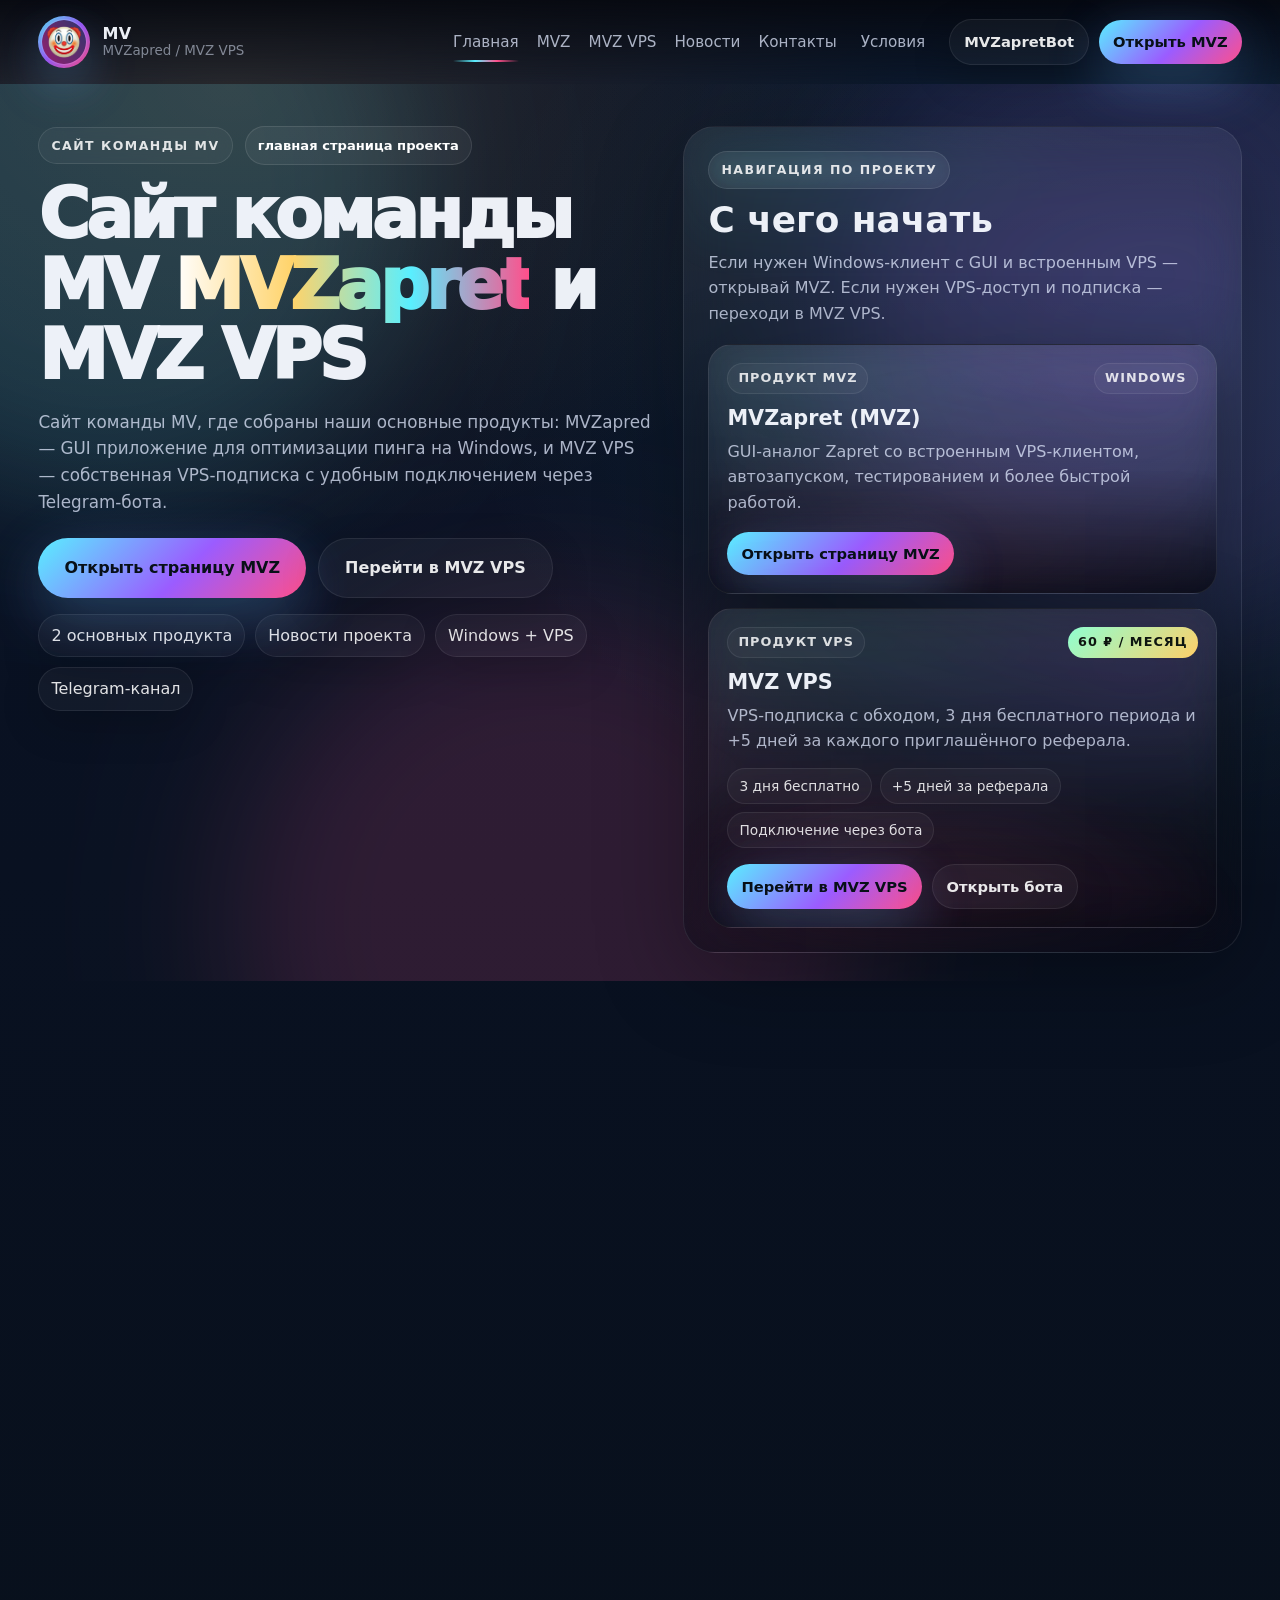
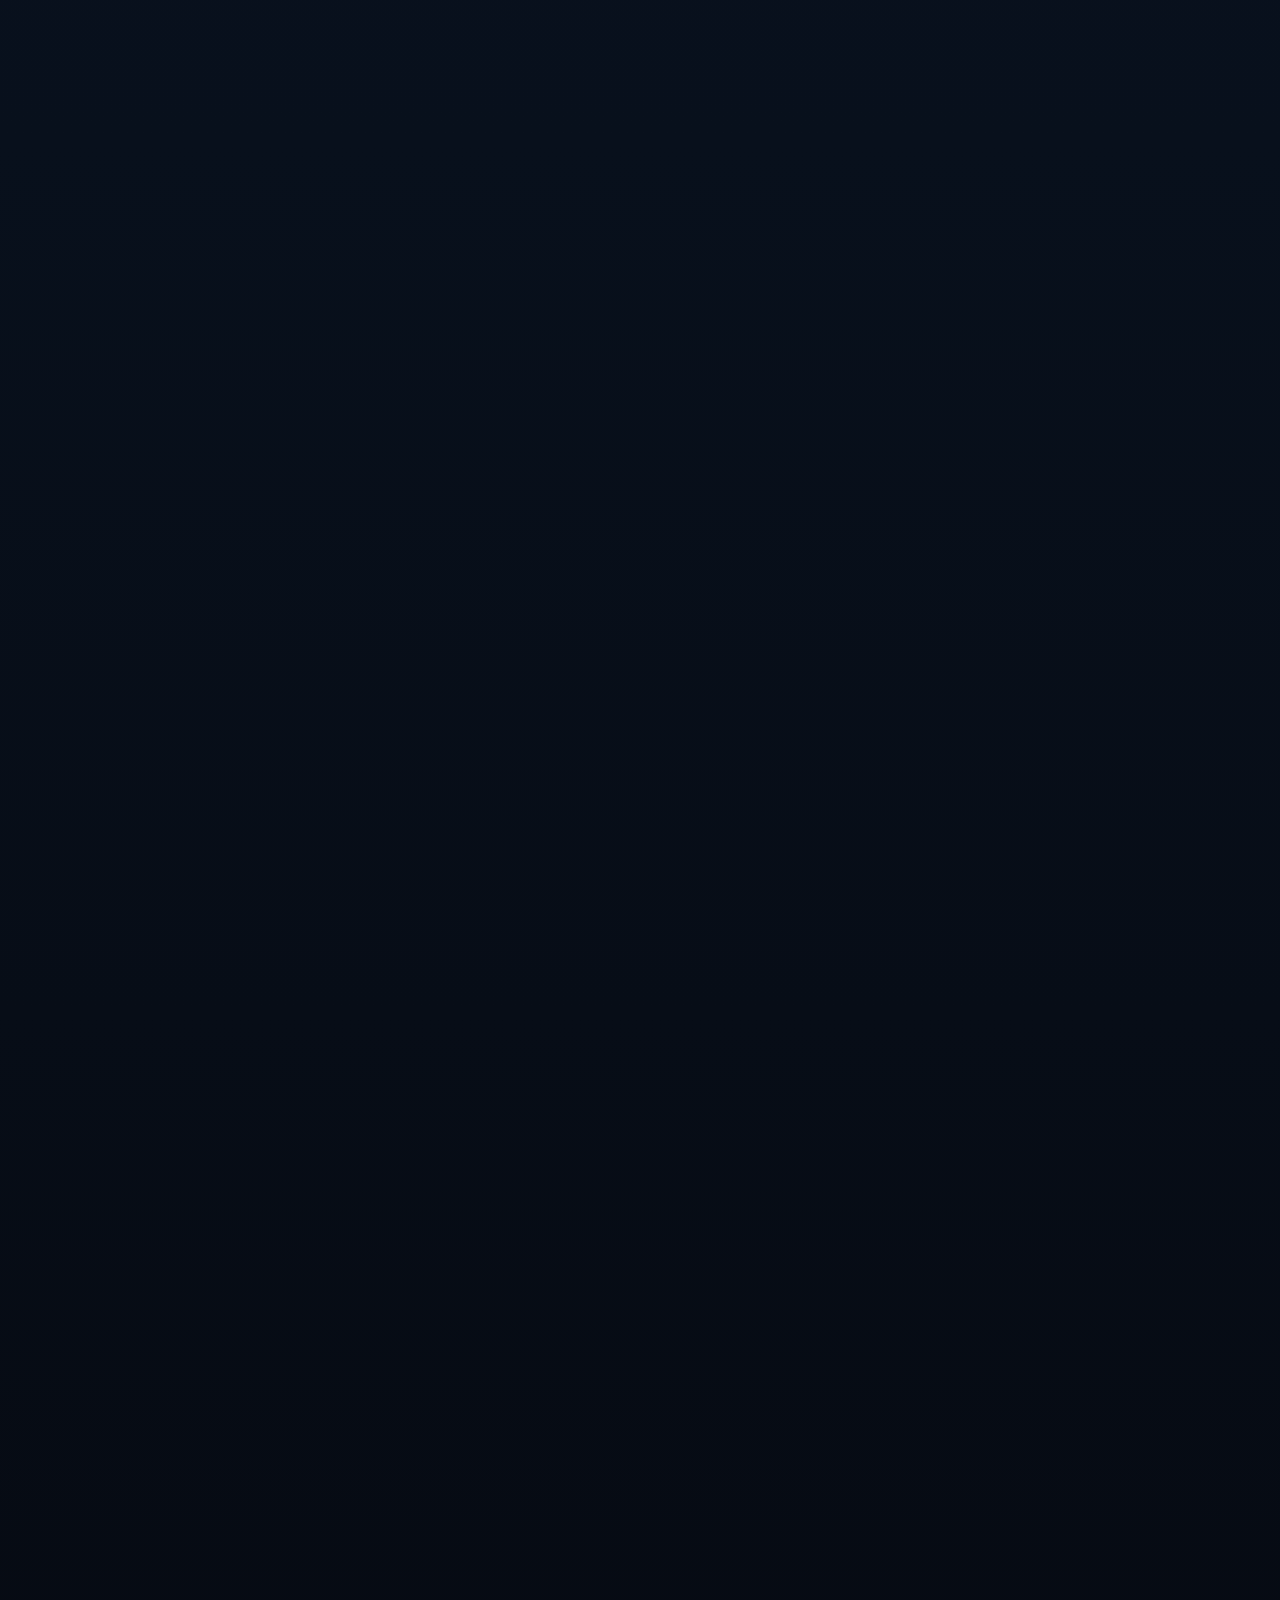
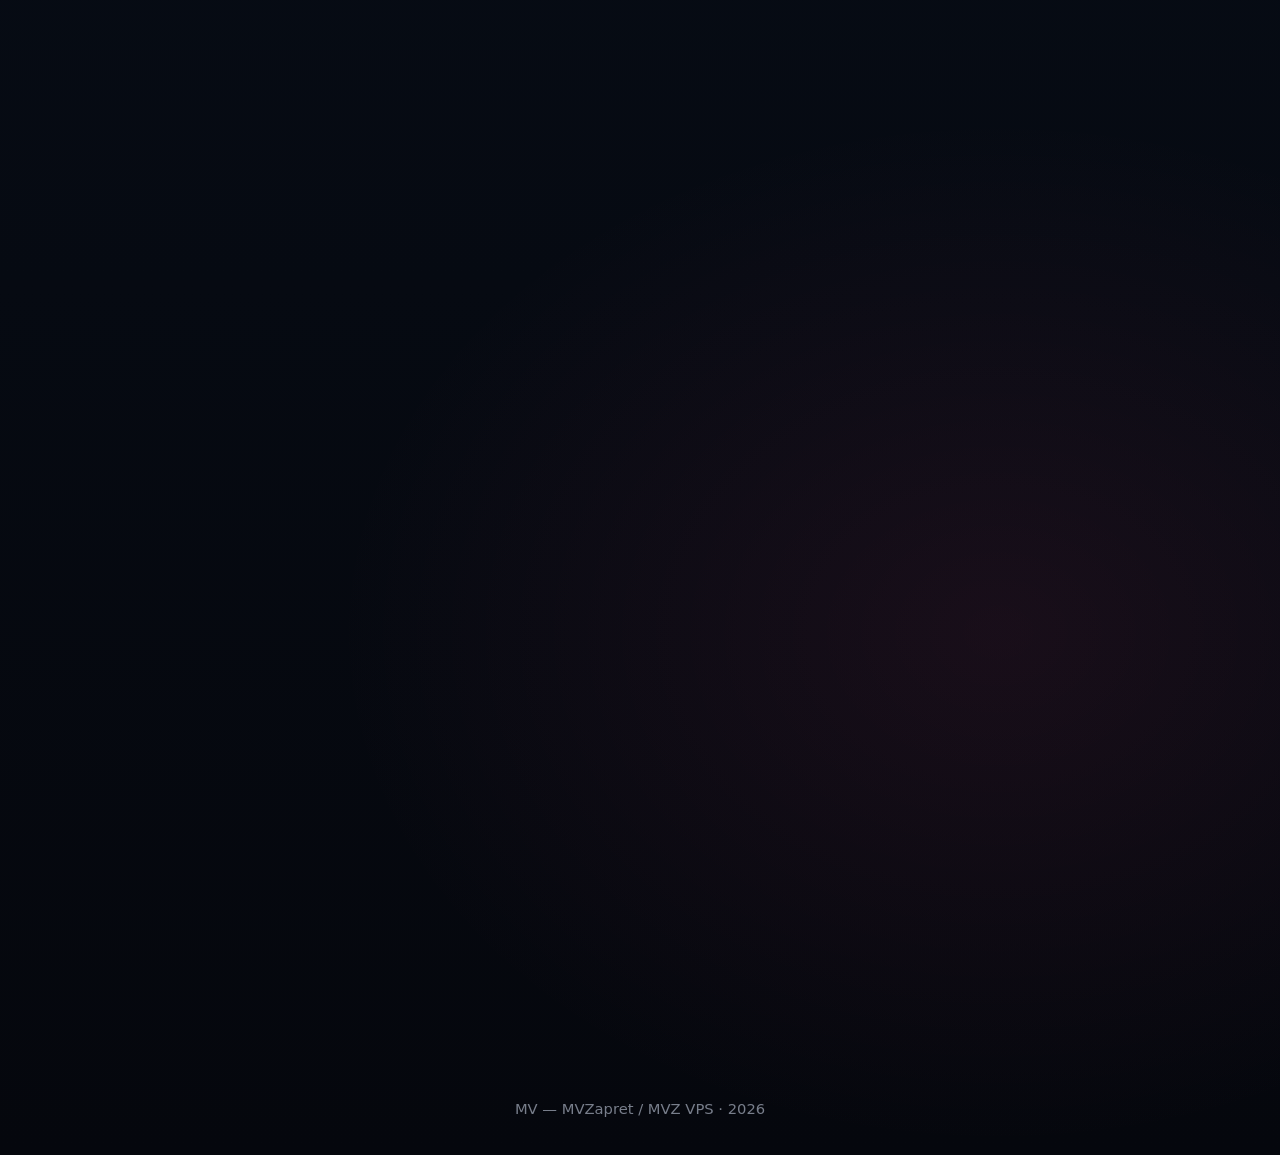
==== commit 1789cc29: "Update index.html" ====
--- a/index.html
+++ b/index.html
@@ -404,7 +404,7 @@
             <script
               async
               src="https://telegram.org/js/telegram-widget.js?22"
-              data-telegram-post="motyait2/87"
+              data-telegram-post="motyait2/93"
               data-width="100%"
               data-userpic="true"
             ></script>
@@ -414,7 +414,7 @@
             <script
               async
               src="https://telegram.org/js/telegram-widget.js?22"
-              data-telegram-post="motyait2/88"
+              data-telegram-post="motyait2/92"
               data-width="100%"
               data-userpic="true"
             ></script>
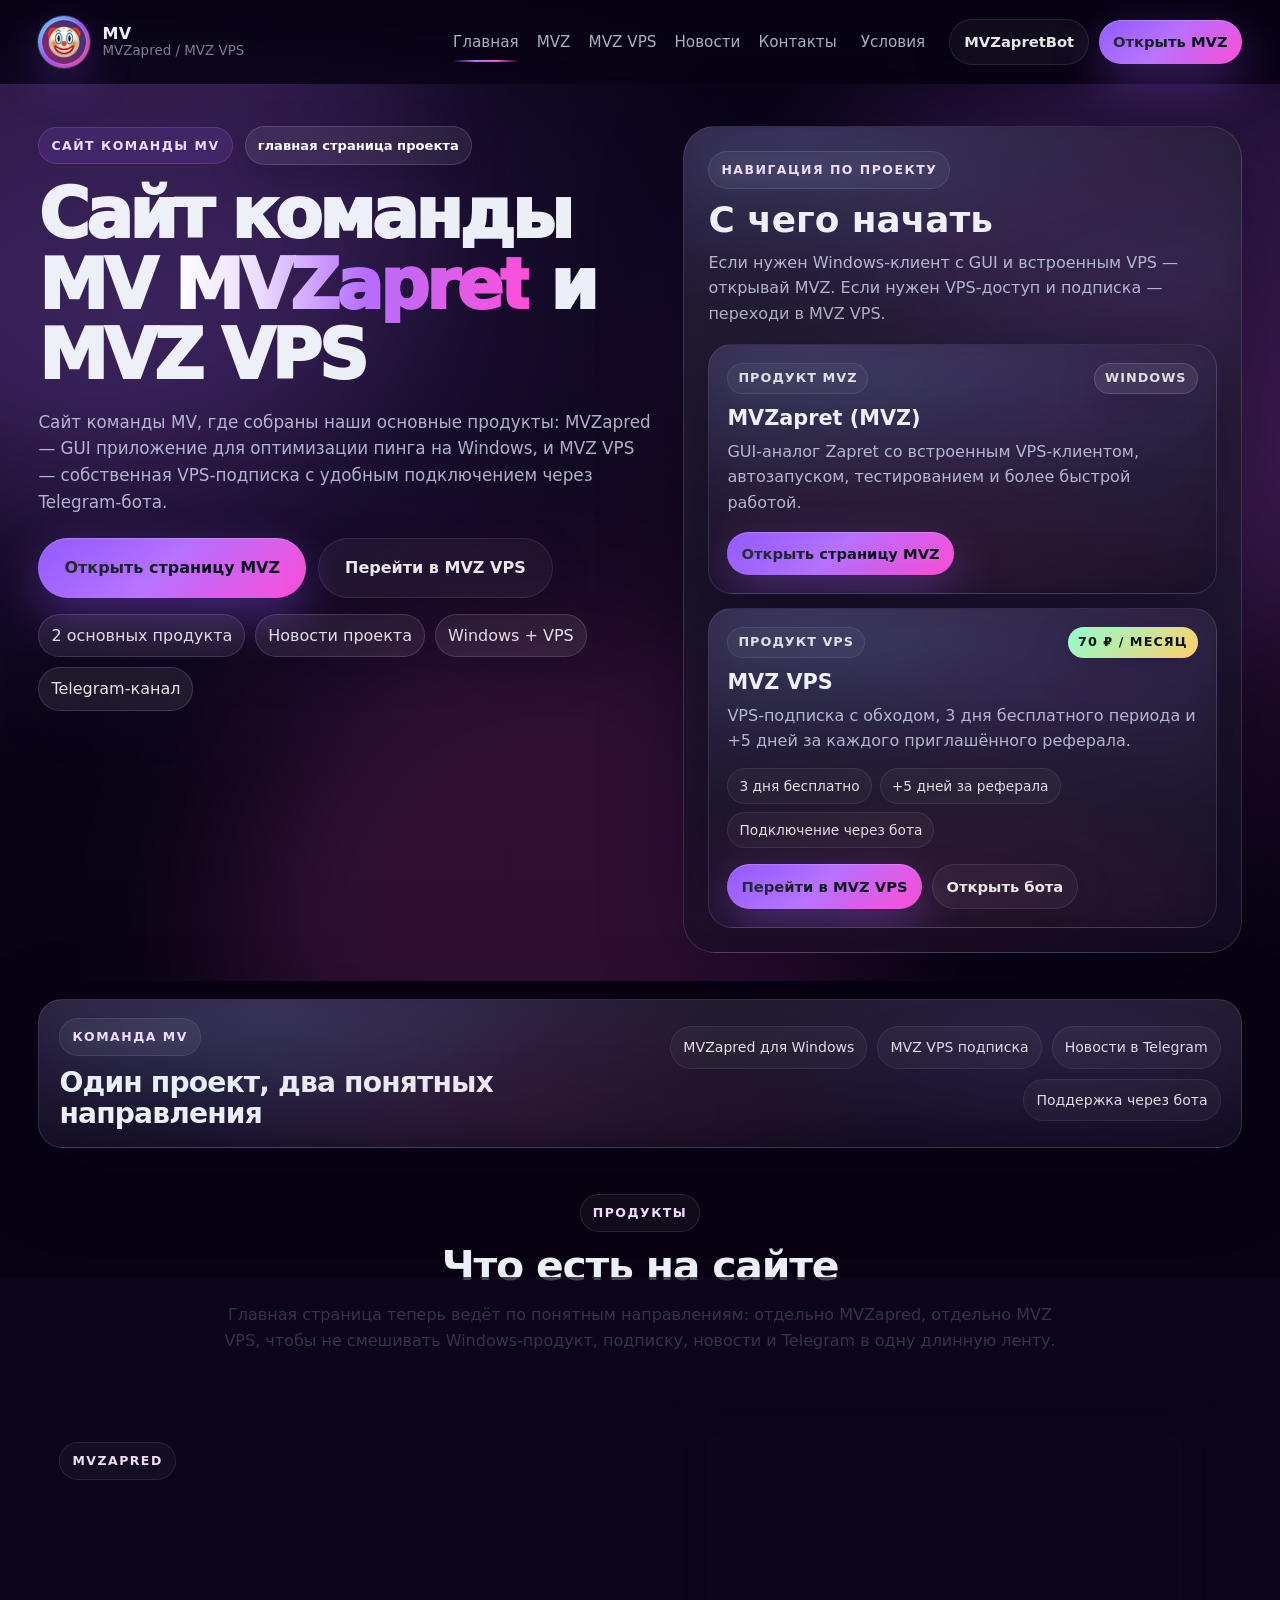
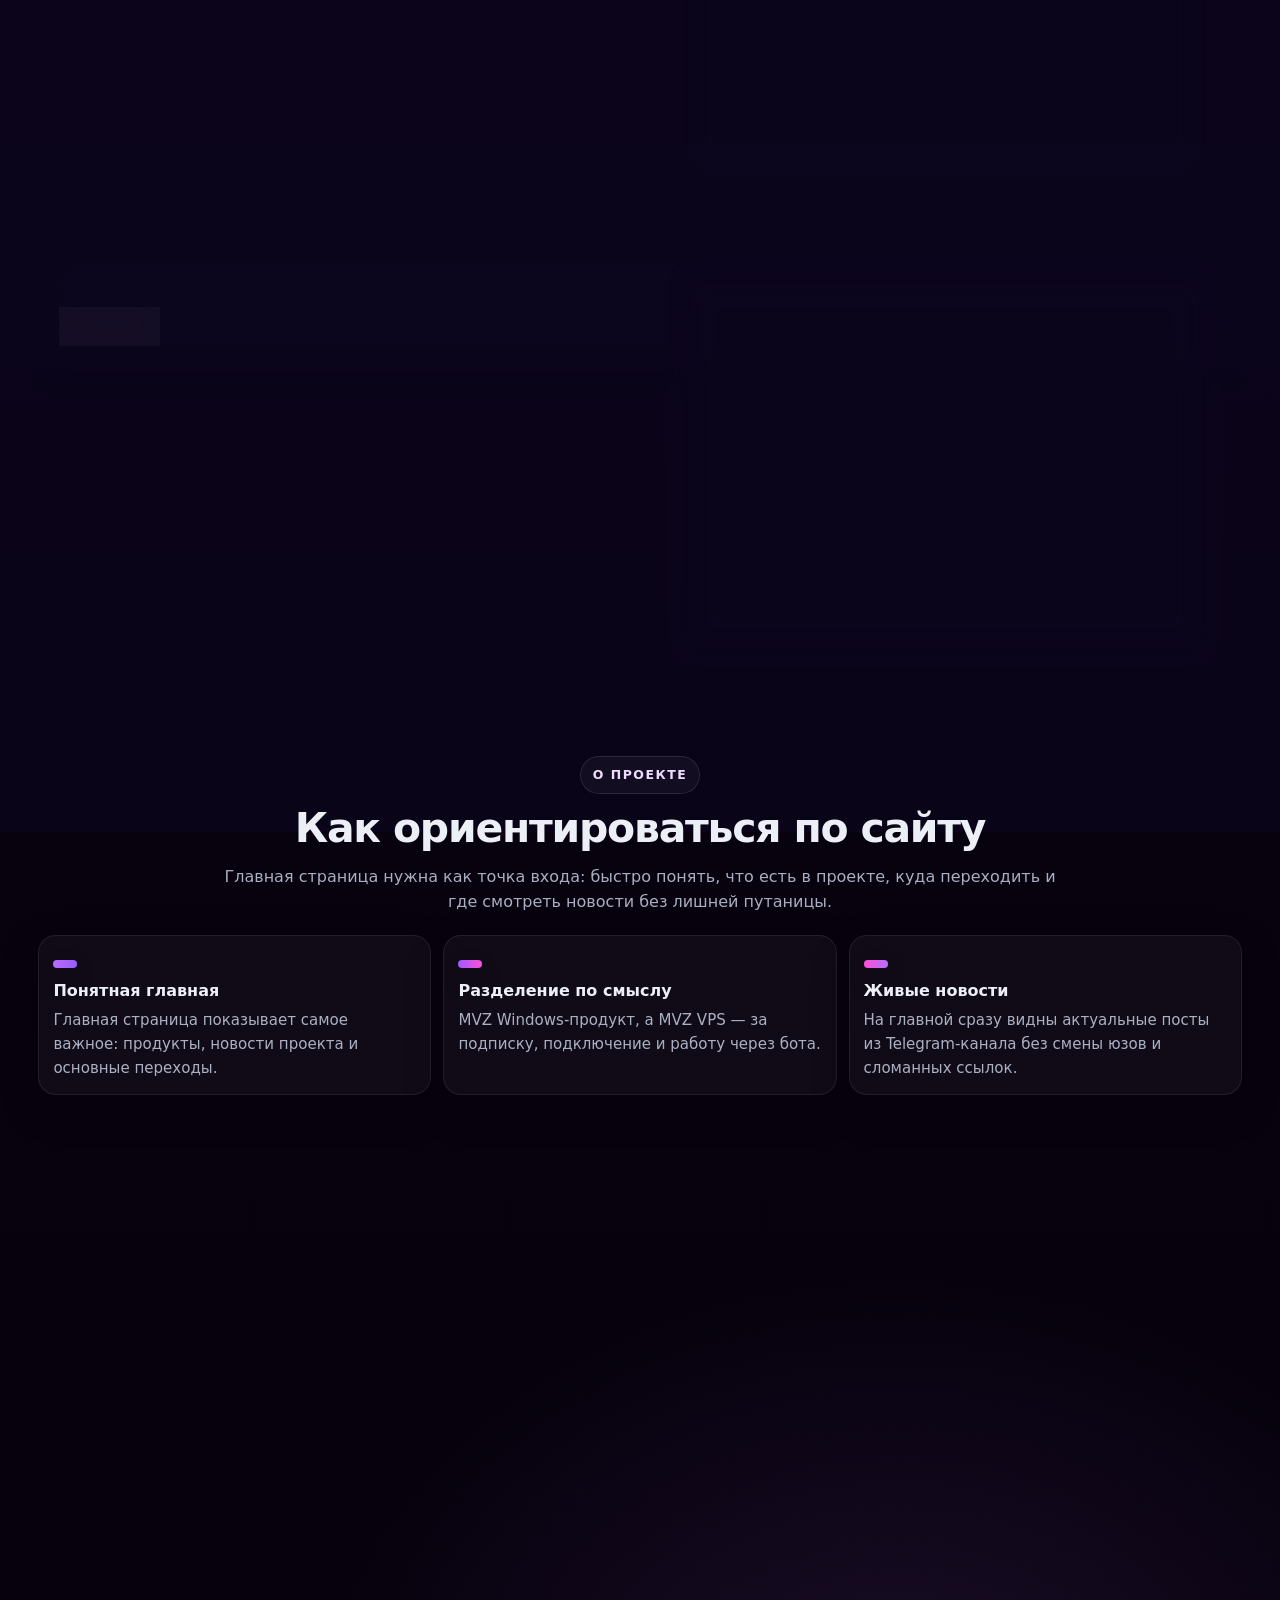
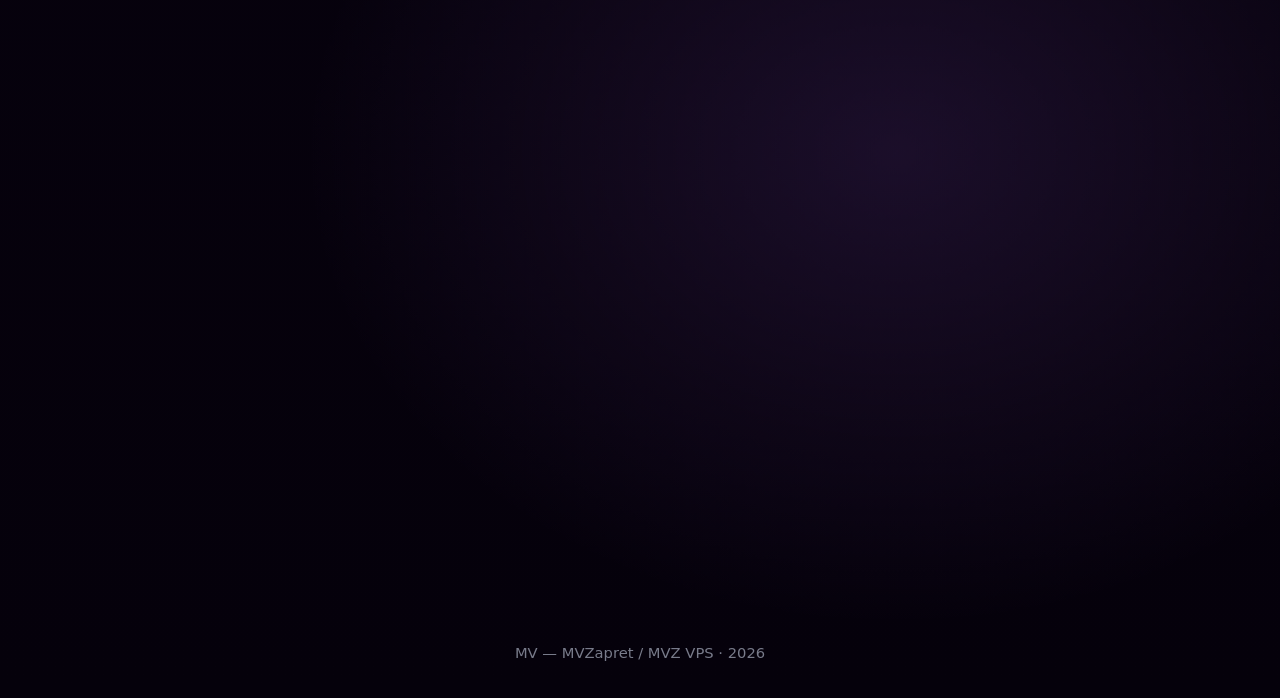
==== commit 363c8b6e: "Update index.html" ====
--- a/index.html
+++ b/index.html
@@ -179,7 +179,7 @@
             <article class="product-entry product-entry-accent">
               <div class="product-topline">
                 <span class="product-label">продукт VPS</span>
-                <span class="product-pill price">60 ₽ / месяц</span>
+                <span class="product-pill price">70 ₽ / месяц</span>
               </div>
               <h3>MVZ VPS</h3>
               <p>
@@ -207,54 +207,6 @@
         </div>
       </div>
     </section>
-
-
-    <section class="section playoff-section" aria-label="Путь Ак Барса в плей-офф">
-      <div class="container">
-        <div class="playoff-promo reveal">
-          <div class="playoff-copy">
-            <div class="section-label">спецблок плей-офф</div>
-            <h2 class="section-title small">Путь Ак Барса в плей-офф</h2>
-            <p class="section-subtitle playoff-subtitle">
-              Каждая победа добавляет новую шайбу на стенд. Шаг за шагом — к главной цели сезона.
-            </p>
-            <div class="playoff-meta">
-              <div class="playoff-stat">
-                <span class="playoff-stat-k">Сейчас на стенде</span>
-                <span class="playoff-stat-v"><span data-playoff-current>0</span> / 16</span>
-              </div>
-              <div class="playoff-stat">
-                <span class="playoff-stat-k">Осталось заполнить</span>
-                <span class="playoff-stat-v"><span data-playoff-left>16</span></span>
-              </div>
-            </div>
-            <div class="playoff-note">Бонус код в MVZapret на тему "AKBARS"
-            Осталось 2 победы</div>
-          </div>
-
-          <div class="playoff-board-wrap">
-            <div class="playoff-board" data-wins="14" data-total="16">
-              <div class="playoff-board-head">
-                <img class="playoff-team-logo" src="assets/akb_logo.png" alt="Логотип Ак Барса" loading="lazy" />
-                <div class="playoff-board-brand">Ак Барс · ИДЕМ ЗА КУБКОМ</div>
-              </div>
-
-              <div class="playoff-board-core">
-                <div class="playoff-column playoff-column-left" data-playoff-left-grid></div>
-
-                <div class="playoff-centerpiece" aria-hidden="true">
-                  <img class="playoff-cup" src="assets/cup.png" alt="" loading="lazy" />
-                </div>
-
-                <div class="playoff-column playoff-column-right" data-playoff-right-grid></div>
-                <div class="playoff-mobile-grid" data-playoff-mobile-grid></div>
-              </div>
-            </div>
-          </div>
-        </div>
-      </div>
-    </section>
-
     <section class="section section-tight">
       <div class="container">
         <div class="launch-strip reveal">
@@ -320,7 +272,7 @@
                 оплату на сайте.
               </p>
               <ul class="list">
-                <li>60 рублей в месяц.</li>
+                <li>70 рублей в месяц.</li>
                 <li>3 дня бесплатного периода.</li>
                 <li>+5 дней за каждого реферала.</li>
               </ul>
--- a/styles.css
+++ b/styles.css
@@ -3202,3 +3202,320 @@
     gap: 8px;
   }
 }
+
+/* === MVZ Candy Update / 2026-05-30 === */
+:root {
+  --cyan: #b66dff;
+  --blue: #8d5cff;
+  --violet: #9b5cff;
+  --pink: #ff4fd8;
+  --green: #b66dff;
+  --gold: #d9b6ff;
+  --glass: rgba(18, 10, 38, 0.58);
+  --glass-2: rgba(20, 10, 46, 0.68);
+  --glass-3: rgba(13, 6, 30, 0.88);
+  --line: rgba(229, 205, 255, 0.10);
+  --line-2: rgba(229, 205, 255, 0.18);
+  --line-3: rgba(229, 205, 255, 0.28);
+  --shadow-deep: 0 38px 130px rgba(5, 0, 22, 0.62);
+}
+
+body,
+body.page-home,
+body.page-mvz,
+body.page-vpn {
+  background:
+    radial-gradient(1200px 820px at 10% 8%, rgba(155, 92, 255, 0.18), transparent 58%),
+    radial-gradient(980px 760px at 92% 12%, rgba(255, 79, 216, 0.14), transparent 64%),
+    radial-gradient(900px 720px at 70% 86%, rgba(182, 109, 255, 0.12), transparent 66%),
+    linear-gradient(180deg, #090317 0%, #080210 46%, #05010b 100%);
+}
+
+.bg-aurora,
+.blob,
+.hero-blobs .blob {
+  animation-duration: 20s;
+}
+
+.aurora-a,
+.aurora-b,
+.aurora-c {
+  filter: blur(94px) saturate(1.18);
+}
+
+.bg-grid {
+  opacity: 0.12;
+  background-size: 62px 62px;
+}
+
+.nav-outer {
+  background: linear-gradient(180deg, rgba(7, 2, 18, 0.86), rgba(7, 2, 18, 0.52));
+  border-bottom-color: rgba(229, 205, 255, 0.1);
+}
+
+.brand-mark {
+  box-shadow: 0 0 0 1px rgba(229, 205, 255, 0.18), 0 18px 46px rgba(155, 92, 255, 0.26);
+}
+
+.hero-title span,
+.page-vpn .hero-title span,
+.page-home .hero-title span {
+  background: linear-gradient(90deg, #ffffff 0%, #eadcff 24%, #b66dff 54%, #ff4fd8 100%);
+  -webkit-background-clip: text;
+  background-clip: text;
+}
+
+.btn.primary {
+  position: relative;
+  overflow: hidden;
+  background: linear-gradient(135deg, #7e3cff 0%, #b66dff 48%, #ff4fd8 100%);
+  box-shadow: 0 18px 48px rgba(155, 92, 255, 0.35), inset 0 1px 0 rgba(255, 255, 255, 0.18);
+}
+
+.btn.primary::before {
+  content: "";
+  position: absolute;
+  inset: -120% -80%;
+  background: linear-gradient(90deg, transparent, rgba(255,255,255,.32), transparent);
+  transform: rotate(18deg) translateX(-45%);
+  transition: transform .7s ease;
+}
+
+.btn.primary:hover::before {
+  transform: rotate(18deg) translateX(45%);
+}
+
+.btn.primary:hover,
+.btn.ghost:hover,
+.nav-menu a:hover,
+.nav-disclaimer:hover {
+  transform: translateY(-2px);
+}
+
+.hero-window,
+.panel-shot,
+.visual-card,
+.testing-main,
+.vpn-shot,
+.card,
+.contact-card,
+.tg-card,
+.hub-panel,
+.product-entry,
+.showcase-card,
+.bridge-card,
+.pricing-card,
+.step-card,
+.site-pay-card,
+.launch-strip,
+.modal-card,
+.drawer-panel {
+  background:
+    linear-gradient(180deg, rgba(255,255,255,0.095), rgba(255,255,255,0.035)),
+    radial-gradient(620px 260px at 20% 0%, rgba(155,92,255,0.16), transparent 72%),
+    rgba(13, 6, 30, 0.74);
+  border-color: rgba(229, 205, 255, 0.14);
+  box-shadow: 0 24px 80px rgba(5, 0, 22, 0.36);
+  transition: transform .32s ease, box-shadow .32s ease, border-color .32s ease, background .32s ease;
+}
+
+.product-entry:hover,
+.pricing-card:hover,
+.step-card:hover,
+.site-pay-card:hover,
+.card:hover,
+.contact-card:hover,
+.feature:hover,
+.kpi-card:hover,
+.note-item:hover,
+.faq-row:hover {
+  transform: translateY(-5px);
+  border-color: rgba(255, 79, 216, 0.32);
+  box-shadow: 0 30px 100px rgba(155, 92, 255, 0.20);
+}
+
+.hero-media {
+  max-width: 980px;
+  justify-self: stretch;
+}
+
+.hero-window {
+  transform: perspective(1200px) rotateX(0.8deg) rotateY(-1deg);
+  animation: mvzFloat 7s ease-in-out infinite;
+}
+
+.hero-window-body,
+.panel-shot-body,
+.testing-main .frame,
+.vpn-shot .frame,
+.visual-card,
+.showcase-frame,
+.vpn-frame,
+.testing-frame,
+.visual-frame {
+  padding: clamp(12px, 1.8vw, 22px);
+}
+
+.hero-window-body img,
+.testing-frame img,
+.vpn-frame img,
+.visual-frame img,
+.showcase-frame img,
+.frame img {
+  display: block;
+  width: 100%;
+  height: auto !important;
+  max-height: none !important;
+  object-fit: contain !important;
+  border-radius: 22px;
+  box-shadow: 0 18px 60px rgba(0,0,0,.30);
+}
+
+.hero-window-body img {
+  min-height: 320px;
+  background: rgba(8, 2, 18, 0.66);
+}
+
+.vpn-frame img,
+.testing-frame img,
+.visual-frame img,
+.showcase-frame img {
+  min-height: 360px;
+  background: rgba(8, 2, 18, 0.55);
+}
+
+.dot.green {
+  background: #b66dff;
+}
+
+.dot.yellow {
+  background: #ff4fd8;
+}
+
+.dot.red {
+  background: #7e3cff;
+}
+
+.floating-chip,
+.trust-chip,
+.pill,
+.hero-badge,
+.product-pill,
+.release-badge,
+.modal-badge {
+  background: rgba(255, 255, 255, 0.075);
+  border-color: rgba(229, 205, 255, 0.16);
+  box-shadow: 0 14px 40px rgba(5, 0, 22, 0.22);
+}
+
+.floating-chip {
+  animation: chipFloat 5.5s ease-in-out infinite;
+}
+
+.fc-2 { animation-delay: .5s; }
+.fc-3 { animation-delay: 1s; }
+
+.list li::marker {
+  color: #ff4fd8;
+}
+
+.screen-kicker,
+.section-label,
+.eyebrow {
+  color: #f0dcff;
+}
+
+.eyebrow {
+  background: rgba(155, 92, 255, 0.14);
+  border-color: rgba(255, 79, 216, 0.24);
+}
+
+.step-card .t-n,
+.t-n {
+  background: linear-gradient(135deg, #7e3cff, #ff4fd8);
+  color: #fff;
+  box-shadow: 0 14px 34px rgba(155, 92, 255, 0.28);
+}
+
+.sub-link-box,
+.site-connect-box {
+  background: rgba(255,255,255,.065) !important;
+  border: 1px solid rgba(229,205,255,.16) !important;
+  box-shadow: inset 0 1px 0 rgba(255,255,255,.08);
+}
+
+.sub-link-value {
+  word-break: break-all;
+}
+
+.copy-feedback {
+  color: #eadcff;
+  font-weight: 850;
+}
+
+.reveal {
+  opacity: 0;
+  transform: translateY(22px) scale(.985);
+  filter: blur(7px);
+  transition: opacity .82s ease, transform .82s ease, filter .82s ease;
+}
+
+.reveal.is-visible,
+.reveal.visible {
+  opacity: 1;
+  transform: none;
+  filter: blur(0);
+}
+
+@keyframes mvzFloat {
+  0%, 100% { transform: perspective(1200px) translateY(0) rotateX(0.8deg) rotateY(-1deg); }
+  50% { transform: perspective(1200px) translateY(-10px) rotateX(0deg) rotateY(1deg); }
+}
+
+@keyframes chipFloat {
+  0%, 100% { transform: translateY(0); }
+  50% { transform: translateY(-7px); }
+}
+
+@media (max-width: 1220px) {
+  .hero-media { max-width: 100%; }
+  .hero-window { transform: none; }
+  .hero-window-body img { min-height: 260px; }
+  .vpn-frame img,
+  .testing-frame img,
+  .visual-frame img,
+  .showcase-frame img { min-height: 280px; }
+}
+
+@media (max-width: 620px) {
+  .hero-window-body img,
+  .vpn-frame img,
+  .testing-frame img,
+  .visual-frame img,
+  .showcase-frame img {
+    min-height: 0;
+  }
+
+  .floating-chip {
+    position: static;
+    margin: 8px 6px 0 0;
+  }
+
+  .hero-window-body {
+    display: flex;
+    flex-wrap: wrap;
+  }
+
+  .hero-window-body img {
+    flex: 0 0 100%;
+  }
+}
+
+@media (prefers-reduced-motion: reduce) {
+  *, *::before, *::after {
+    animation-duration: .001ms !important;
+    animation-iteration-count: 1 !important;
+    scroll-behavior: auto !important;
+    transition-duration: .001ms !important;
+  }
+}
